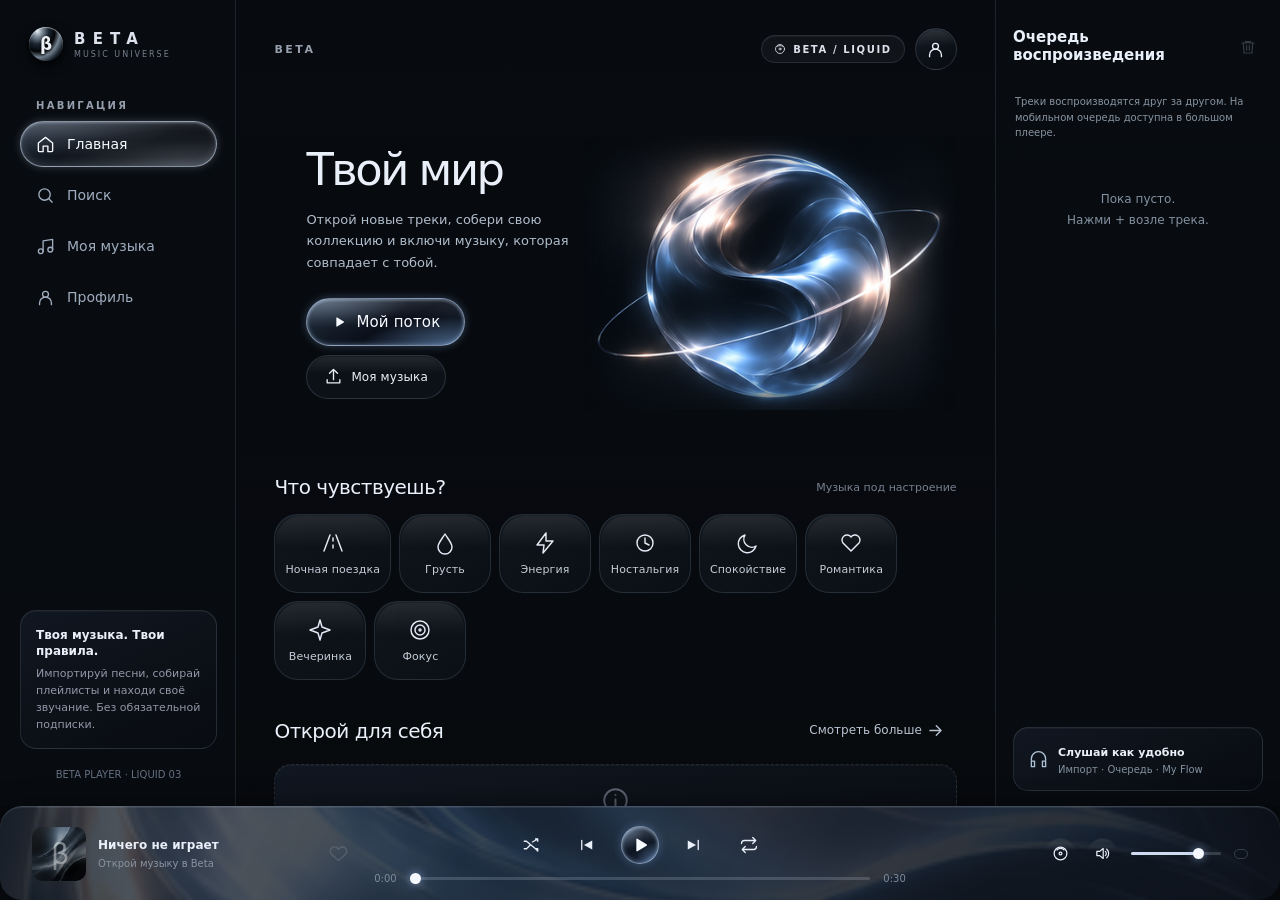
==== docs/index.html @ 28bfc951 "Identity 0.4: independent pointer sliders, apply on release, live local profile editor" ====
<!doctype html>
<html lang="ru"><head><meta charset="utf-8"><meta name="viewport" content="width=device-width,initial-scale=1,viewport-fit=cover"><meta name="theme-color" content="#030405"><meta name="description" content="Beta — твоя музыка, твой мир. Отдельный музыкальный плеер."><title>BETA — Identity 0.4 · Signature Liquid</title>
<style>
:root{color-scheme:dark;--bg:#08090c;--panel:#101218;--panel2:#151920;--edge:#ffffff13;--muted:#9298a6;--text:#f1f3f7;--accent:#b9c8dc;--accent-rgb:185,200,220;--glow:.72;--side:236px;--right:285px;--player:94px;--motion:1;font-family:Inter,ui-sans-serif,system-ui,-apple-system,"Segoe UI",sans-serif;font-size:14px}
*{box-sizing:border-box}html,body{margin:0;width:100%;height:100%;min-height:100%;background:var(--bg);color:var(--text);overflow:hidden;-webkit-tap-highlight-color:transparent}button,input,select{font:inherit}button{cursor:pointer;touch-action:manipulation}button:disabled{opacity:.36;cursor:not-allowed}button:focus-visible,input:focus-visible,select:focus-visible{outline:2px solid var(--accent);outline-offset:3px}a{color:inherit;text-decoration:none}svg{width:19px;height:19px;display:inline-block;vertical-align:middle;fill:none;stroke:currentColor;stroke-width:1.7;stroke-linecap:round;stroke-linejoin:round;flex-shrink:0}::selection{background:#8f9cb85a}
body:before{content:"";position:fixed;inset:0;pointer-events:none;background:radial-gradient(ellipse 45% 50% at 65% -15%,rgba(var(--accent-rgb),.055),transparent 82%),radial-gradient(ellipse 45% 35% at 0% 80%,#68788c0a,transparent 85%);z-index:0}body.no-motion *,body.no-motion *:before,body.no-motion *:after{animation-duration:.001ms!important;transition-duration:.001ms!important}
#app{position:relative;height:100dvh;display:grid;grid-template-columns:var(--side) minmax(0,1fr) var(--right);grid-template-rows:minmax(0,1fr) var(--player);overflow:hidden}
.sidebar{grid-column:1;grid-row:1;padding:27px 18px 18px 20px;border-right:1px solid var(--edge);display:flex;flex-direction:column;min-height:0;z-index:4;background:#0b0c11c9}.logo{display:flex;align-items:center;gap:12px;margin:0 0 39px 9px}.brand-mark{width:38px;height:38px;display:grid;place-items:center;border-radius:13px;background:radial-gradient(circle at 30% 15%,#fefefe,#8f9ca8 38%,#212c38 70%,#050608 95%);box-shadow:0 0 calc(22px * var(--glow)) rgba(var(--accent-rgb),.24),inset 0 1px 3px #fff8;color:#080a0d;font-size:19px;font-weight:900;transform:rotate(-12deg)}.brand-word{font-size:19px;letter-spacing:.36em;font-weight:800}.brand-sub{font-size:9px;letter-spacing:.2em;color:#808a9b;margin-top:2px}.section-label{color:#66707e;font-weight:700;font-size:10px;letter-spacing:.16em;text-transform:uppercase;padding:0 16px;margin:0 0 10px}.nav{display:flex;flex-direction:column;gap:5px;margin-bottom:30px}.nav button{background:transparent;border:1px solid transparent;border-radius:13px;padding:12px 14px;color:#9aa1ae;display:flex;align-items:center;gap:13px;text-align:left;font-weight:560;transition:background .2s,color .2s}.nav button.active{color:#e7ecf3;background:#222833b9;border-color:#ffffff10;box-shadow:inset 0 1px 0 #ffffff0b}.nav button:not(.active):hover{color:#e1e4ec;background:#ffffff09}.nav svg{width:19px;height:19px}.side-bottom{margin-top:auto;display:flex;flex-direction:column;gap:12px}.mini-info{padding:15px;border:1px solid #ffffff15;border-radius:16px;background:linear-gradient(120deg,#1c232caa,#111318aa)}.mini-info strong{font-size:12px}.mini-info p{font-size:11px;color:#9098a7;line-height:1.55;margin:7px 0 0}.side-foot{color:#657080;font-size:10px;text-align:center;padding:8px}
.main{grid-column:2;grid-row:1;min-width:0;min-height:0;overflow-y:auto;overflow-x:hidden;scrollbar-width:thin;scrollbar-color:#ffffff26 transparent;padding:28px clamp(20px,3vw,49px) 50px;position:relative}.main::-webkit-scrollbar,.queue-list::-webkit-scrollbar,.list-scroll::-webkit-scrollbar{width:6px}.main::-webkit-scrollbar-thumb,.queue-list::-webkit-scrollbar-thumb,.list-scroll::-webkit-scrollbar-thumb{background:#ffffff22;border-radius:15px}.topline{display:flex;justify-content:space-between;align-items:center;gap:18px;margin-bottom:33px}.greeting{font-size:11px;color:#858e9d;letter-spacing:.17em;text-transform:uppercase}.top-actions{display:flex;gap:10px;align-items:center}.icon-btn{width:37px;height:37px;display:grid;place-items:center;border-radius:12px;border:1px solid var(--edge);background:#171a21c5;color:#c8ced8;transition:background .2s,border-color .2s,transform .2s}.icon-btn:hover{background:#28313b;border-color:#ffffff36}.icon-btn:active{transform:scale(.96)}.profile{width:36px;height:36px;border-radius:50%;display:grid;place-items:center;background:linear-gradient(145deg,#677280,#141b25 70%);border:1px solid #ffffff36;box-shadow:0 2px 16px #0008;font-size:12px;font-weight:800}.pill{display:inline-flex;align-items:center;gap:7px;border:1px solid #ffffff1c;border-radius:100px;background:#ffffff0a;padding:7px 12px;font-size:10px;letter-spacing:.11em;text-transform:uppercase;color:#c5cad4;font-weight:700}.pill svg{width:12px;height:12px}.page-title{font-size:clamp(28px,3vw,43px);letter-spacing:-.06em;line-height:1.14;margin:0 0 8px;font-weight:740}.page-sub{color:#949cac;max-width:580px;line-height:1.65;margin:0}.section-heading{display:flex;justify-content:space-between;align-items:center;gap:15px;margin:32px 0 15px}.section-heading h2{font-size:18px;letter-spacing:-.035em;font-weight:680;margin:0}.text-button{background:none;border:0;padding:6px 0;color:#b0bccd;font-size:12px}.text-button:hover{color:#fff}.muted{color:var(--muted)}.empty{min-height:150px;border:1px dashed #ffffff24;border-radius:17px;display:flex;flex-direction:column;justify-content:center;align-items:center;gap:9px;padding:22px;color:#919bac;text-align:center;line-height:1.6}.empty svg{width:27px;height:27px;opacity:.6}.empty strong{color:#d6dbe5}.tagline{color:#76808f;font-size:11px}
.hero{border:1px solid #ffffff18;border-radius:25px;padding:clamp(25px,4vw,42px);min-height:294px;position:relative;overflow:hidden;background:linear-gradient(112deg,#1a2029 5%,#12171e 45%,#0b0f15);box-shadow:inset 0 1px 0 #ffffff13,0 16px 45px #0000001a}.hero:before{content:"";position:absolute;inset:0;background:linear-gradient(100deg,transparent 58%,#ffffff07 60%,transparent 67%);transform:translateX(-100%);animation:shimmer 16s ease-in-out infinite}.hero-content{position:relative;z-index:2;width:min(55%,430px)}.hero-label{font-size:10px;letter-spacing:.27em;color:#9ca8b8;font-weight:730;margin-bottom:20px}.hero h1{font-size:clamp(31px,3.5vw,53px);letter-spacing:-.065em;line-height:1.04;margin:0 0 15px;font-weight:760}.hero p{font-size:13px;color:#a5adbb;line-height:1.65;margin:0 0 25px}.primary{border:1px solid #ffffff30;background:linear-gradient(145deg,#d7e0ec,#aab9c9);color:#141922;border-radius:13px;display:inline-flex;align-items:center;justify-content:center;gap:9px;padding:12px 19px;font-weight:780;font-size:12px;box-shadow:0 7px calc(28px * var(--glow)) rgba(var(--accent-rgb),.14);transition:filter .2s,transform .2s}.primary:hover{filter:brightness(1.07)}.primary:active{transform:scale(.97)}.primary svg{width:16px;height:16px;stroke-width:2.4}.secondary{border:1px solid #ffffff24;background:#222933bb;color:#e7e9ef;border-radius:12px;padding:11px 15px;display:inline-flex;align-items:center;gap:8px;font-size:12px;font-weight:650}.secondary:hover{background:#303a47}.hero-buttons{display:flex;flex-wrap:wrap;gap:9px}.hero-orb-wrap{position:absolute;right:3%;top:50%;width:clamp(185px,34%,390px);aspect-ratio:1;transform:translateY(-50%);filter:drop-shadow(0 0 40px rgba(var(--accent-rgb),.1));opacity:.98}.hero-orb{position:absolute;inset:7%;border-radius:50%;background:radial-gradient(ellipse at 31% 20%,#f6f7f8 0%,#aab5bf 9%,#3d4a59 22%,#0b131d 34%,#b4c1ca 45%,#0f1720 57%,#3c4956 67%,#030509 82%),conic-gradient(from 25deg,#141e27,#e5e9e9,#1b2832,#010309,#a2b5c4,#121921);box-shadow:inset 9px 6px 23px #ffffff4b,inset -17px -21px 33px #000e,0 0 70px #9cbbcd1d;animation:orb-float 8s ease-in-out infinite;transform:rotate(-20deg)}.hero-orb:before{content:"";position:absolute;inset:9%;border-radius:48% 52% 54% 46%;border:1px solid #ffffff3b;box-shadow:inset -20px -15px 26px #000a,0 0 20px #ffffff18;animation:orb-turn 11s linear infinite}.hero-orb:after{content:"";position:absolute;width:16%;height:10%;border-radius:50%;background:#f4f9ff;filter:blur(22px);top:17%;left:21%;opacity:.55}.orb-ring{position:absolute;inset:-4%;border:1px solid #a8b8c823;border-radius:50%;transform:scaleY(.48) rotate(-24deg);box-shadow:0 0 20px #a8b8c817}.orb-specks{position:absolute;inset:0;background:radial-gradient(circle at 11% 30%,#afc8dc 0 2px,transparent 3px),radial-gradient(circle at 87% 61%,#edf6fb 0 1px,transparent 2px),radial-gradient(circle at 71% 2%,#d4deec 0 2px,transparent 3px);animation:orb-turn 32s linear infinite;opacity:.7}@keyframes orb-float{50%{transform:translateY(-12px) rotate(-9deg)}}@keyframes orb-turn{to{transform:rotate(360deg)}}@keyframes shimmer{50%,100%{transform:translateX(130%)}}
.moods{display:flex;flex-wrap:wrap;gap:8px}.mood{border:1px solid #ffffff20;border-radius:999px;background:#171c23;color:#bac2cf;padding:9px 14px;display:inline-flex;align-items:center;gap:8px;font-size:12px;font-weight:580}.mood:hover,.mood.active{background:#303945;border-color:#9aacbc60;color:#eef4f7}.mood.active{box-shadow:0 0 20px rgba(var(--accent-rgb),.12)}.mood-dot{width:7px;height:7px;border-radius:50%;background:var(--dot,#92a2b1);box-shadow:0 0 12px var(--dot,#8e9dad)}
.grid-songs{display:grid;grid-template-columns:repeat(auto-fill,minmax(152px,1fr));gap:13px}.song-card{min-width:0;border:1px solid #ffffff13;border-radius:17px;padding:11px;background:linear-gradient(#171b22,#101319);transition:transform .18s,background .18s,border-color .18s;position:relative}.song-card:hover{transform:translateY(-3px);border-color:#ffffff38;background:#1b222d}.song-art{width:100%;aspect-ratio:1;border-radius:11px;object-fit:cover;display:grid;place-items:center;overflow:hidden;position:relative;background:#343b46;box-shadow:inset 0 0 20px #0003}.song-art:after{content:"";position:absolute;inset:0;pointer-events:none;background:linear-gradient(135deg,#ffffff1b,transparent 34%,#0005 100%)}.song-art img{height:100%;width:100%;object-fit:cover;position:relative;z-index:0}.song-art.fallback{background:var(--fallback)}.song-art.fallback .art-glyph{font-size:38px;font-weight:760;color:#eff5f6b0;text-shadow:0 4px 16px #0006;letter-spacing:-.08em}.card-title{display:block;margin-top:11px;font-size:13px;font-weight:720;white-space:nowrap;overflow:hidden;text-overflow:ellipsis}.card-sub{display:block;color:#8792a2;font-size:11px;margin:4px 0 0;white-space:nowrap;overflow:hidden;text-overflow:ellipsis}.song-controls{display:flex;gap:5px;position:absolute;right:18px;bottom:66px;z-index:3;opacity:0;transform:translateY(4px);transition:opacity .16s,transform .16s}.song-card:hover .song-controls,.song-card:focus-within .song-controls{opacity:1;transform:none}.song-card .card-play{background:#ccd7e4;color:#121822;border:0;box-shadow:0 4px 15px #0009;width:35px;height:35px;border-radius:50%;display:grid;place-items:center}.song-card .card-play svg{width:18px;height:18px;fill:currentColor}.song-card .card-heart{background:#101722db;border:1px solid #ffffff50;border-radius:50%;width:35px;height:35px;display:grid;place-items:center}.card-heart.on{color:#f2a2a9}.card-heart.on svg{fill:#d79da85c}.song-card[role=button]{cursor:pointer}
.track-list{display:flex;flex-direction:column;gap:5px;min-width:0}.track-row{display:flex;align-items:center;gap:12px;padding:9px 9px;border-radius:12px;border:1px solid transparent;min-width:0;transition:background .16s;cursor:pointer}.track-row:hover,.track-row:focus-within{background:#ffffff0e}.track-row.is-playing{background:rgba(var(--accent-rgb),.085);border-color:rgba(var(--accent-rgb),.19)}.track-no{width:21px;color:#677484;font-size:11px;text-align:center;font-variant-numeric:tabular-nums;flex:none}.track-row .song-art{width:43px;height:43px;border-radius:9px;flex:none}.track-row .art-glyph{font-size:14px!important}.track-info{flex:1;min-width:0}.track-info strong{display:block;white-space:nowrap;overflow:hidden;text-overflow:ellipsis;font-size:12px;font-weight:690}.track-info small{display:block;white-space:nowrap;overflow:hidden;text-overflow:ellipsis;color:#8b94a4;font-size:11px;margin-top:5px}.row-duration{font-size:10px;color:#8793a2;white-space:nowrap}.row-actions{display:flex;align-items:center;gap:4px}.quiet-btn{background:transparent;border:0;color:#8994a3;padding:7px;border-radius:9px}.quiet-btn:hover,.quiet-btn.on{color:#e2e6ef;background:#ffffff12}.quiet-btn.on svg{fill:#deb1ba60}.quiet-btn svg{width:16px;height:16px}
.rightpanel{grid-column:3;grid-row:1;border-left:1px solid var(--edge);padding:28px 17px 15px;min-height:0;display:flex;flex-direction:column;z-index:3;background:#0b0d12b6}.right-head{display:flex;align-items:center;justify-content:space-between;margin-bottom:18px;gap:5px}.right-head h3{font-size:15px;font-weight:720;margin:0}.queue-list{flex:1;min-height:0;overflow-y:auto;overflow-x:hidden;scrollbar-width:thin;scrollbar-color:#ffffff27 transparent}.queue-item{display:flex;align-items:center;gap:9px;padding:8px 6px;border-radius:12px;cursor:pointer;min-width:0}.queue-item:hover{background:#ffffff0d}.queue-item.playing{background:#ffffff0e}.queue-item .song-art{width:39px;height:39px;border-radius:9px;flex:none}.queue-item .art-glyph{font-size:15px}.queue-item .track-info strong{font-size:11px}.queue-item .track-info small{font-size:10px}.queue-remove{background:none;border:none;color:#5f6a79;padding:4px}.queue-remove:hover{color:#e2e7ee}.queue-remove svg{width:14px;height:14px}.queue-hint{margin:12px 2px 16px;color:#8894a1;font-size:10px;line-height:1.55}.queue-empty{font-size:12px;color:#8491a0;line-height:1.8;padding:20px 6px;text-align:center}.right-now{border:1px solid var(--edge);background:linear-gradient(150deg,#151b24,#0f1219);border-radius:15px;padding:15px;display:flex;align-items:center;gap:10px}.right-now svg{color:#afc1d5}
.player{grid-column:1/-1;grid-row:2;display:grid;grid-template-columns:minmax(175px,1fr) minmax(330px,1.65fr) minmax(170px,1fr);align-items:center;gap:20px;padding:13px clamp(15px,2.5vw,34px);border-top:1px solid #ffffff21;background:linear-gradient(115deg,#141820f9,#0b0e13fc 55%,#12161efa);backdrop-filter:blur(20px);z-index:10;min-width:0;box-shadow:0 -12px 40px #0005}.p-current{display:flex;align-items:center;gap:12px;min-width:0}.p-current .song-art{width:54px;height:54px;border-radius:10px;flex:none;cursor:pointer}.p-current .art-glyph{font-size:19px}.p-meta{min-width:0;flex:1;cursor:pointer}.p-meta strong{display:block;white-space:nowrap;text-overflow:ellipsis;overflow:hidden;font-size:12px}.p-meta small{display:block;color:#8a93a1;font-size:10px;margin-top:6px;white-space:nowrap;overflow:hidden;text-overflow:ellipsis}.p-heart{background:none;border:0;color:#818b9b;padding:6px}.p-heart.on{color:#ffb5c5}.p-heart.on svg{fill:#faafbf56}.p-controls{display:flex;align-items:center;justify-content:center;gap:19px;margin-bottom:6px}.p-controls .ctrl{border:0;background:transparent;color:#b9c0cb;display:grid;place-items:center;padding:4px}.p-controls .ctrl:hover,.p-controls .ctrl.on{color:#f9fbff}.p-controls .ctrl.on{filter:drop-shadow(0 0 9px rgba(var(--accent-rgb),.45))}.p-controls .ctrl svg{width:18px;height:18px}.p-controls .toggle{display:grid;place-items:center;width:36px;height:36px;border-radius:50%;border:1px solid #ffffff3b;background:linear-gradient(140deg,#d9e5ef,#a9b6c5);color:#0b1015;box-shadow:0 0 calc(18px * var(--glow)) rgba(var(--accent-rgb),.23)}.p-controls .toggle svg{width:16px;height:16px;stroke-width:2.6}.p-timeline{display:flex;align-items:center;gap:11px;color:#7f8b99;font-size:10px;font-variant-numeric:tabular-nums}.range{appearance:none;-webkit-appearance:none;width:100%;height:4px;background:linear-gradient(to right,#b4c3d2 0%,#b4c3d2 var(--value,0%),#303843 var(--value,0%),#303843 100%);border-radius:9px;outline:0;cursor:pointer;accent-color:var(--accent)}.range::-webkit-slider-thumb{-webkit-appearance:none;width:11px;height:11px;border-radius:50%;background:#e6ecf6;border:2px solid #96a7b8;box-shadow:0 0 7px #fff3}.range::-moz-range-thumb{width:10px;height:10px;border-radius:50%;background:#e6ecf6;border:2px solid #96a7b8}.p-right{display:flex;align-items:center;justify-content:flex-end;gap:11px}.p-right .icon-btn{width:31px;height:31px;background:none;border:0}.p-right .icon-btn svg{width:17px;height:17px}.volume{width:90px}.p-source{font-size:9px;letter-spacing:.08em;border:1px solid #53607055;border-radius:5px;color:#8e9fb3;padding:4px 6px;white-space:nowrap}
.search-box{display:flex;align-items:center;gap:12px;background:#151922;border:1px solid #ffffff21;border-radius:16px;padding:0 16px;min-height:53px;margin:24px 0 18px}.search-box:focus-within{border-color:#aab9d35c;box-shadow:0 0 0 3px #aab9c009}.search-box svg{color:#8291a3;width:20px;height:20px}.search-box input{border:0;background:transparent;outline:0;color:#f0f2f6;font-size:15px;flex:1;min-width:0}.search-box input::placeholder{color:#737e8b}.search-box button{background:transparent;color:#8d9aaa;border:0;font-size:12px}.chips{display:flex;gap:8px;flex-wrap:wrap;margin:12px 0 21px}.chip{background:#171c23;border:1px solid #ffffff1a;border-radius:100px;padding:8px 13px;color:#aeb8c7;font-size:11px}.chip:hover{border-color:#ffffff55;color:#fff}.chip.on{background:#2b3340;color:#f2f5fa;border-color:#9baabc4c}.search-status{color:#8995a3;font-size:12px;line-height:1.6;margin:10px 0 18px}.loading-row{display:flex;align-items:center;gap:12px;padding:16px;color:#939dac;font-size:12px}.spin{width:16px;height:16px;border:2px solid #9eacbb30;border-top-color:#bdc9d9;border-radius:50%;animation:spin .65s linear infinite}@keyframes spin{to{transform:rotate(360deg)}}
.tabs{display:flex;gap:7px;margin:22px 0 15px;overflow-x:auto;scrollbar-width:none}.tab{border:1px solid #ffffff1c;background:#141920;border-radius:100px;padding:9px 14px;color:#9ba6b4;font-size:12px;white-space:nowrap}.tab.active{background:#c4d2df;color:#17212a;border-color:#d5e2ee;font-weight:740}.import-zone{border:1px dashed #8597a640;border-radius:20px;background:linear-gradient(120deg,#191e25bb,#0f1218bb);padding:25px;display:flex;align-items:center;justify-content:space-between;gap:15px}.import-zone strong{display:block;font-size:14px;margin-bottom:6px}.import-zone small{color:#8793a1;font-size:11px;line-height:1.5}.import-zone .secondary{white-space:nowrap}.playlist-grid{display:grid;grid-template-columns:repeat(auto-fill,minmax(170px,1fr));gap:13px}.playlist-card{border:1px solid #ffffff18;border-radius:15px;padding:15px;background:#171b22;cursor:pointer}.playlist-card .playlist-icon{display:grid;place-items:center;width:48px;height:48px;border-radius:12px;margin-bottom:13px;background:linear-gradient(140deg,#556475,#202a37);color:#eef4fb}.playlist-card strong{font-size:13px}.playlist-card small{display:block;font-size:11px;color:#8993a1;margin-top:6px}
.setting-group{margin-top:23px;border:1px solid #ffffff17;background:#12161dbb;border-radius:18px;overflow:hidden}.setting-group h3{margin:0;padding:16px 20px;font-size:12px;letter-spacing:.09em;text-transform:uppercase;border-bottom:1px solid #ffffff12;color:#cdd4dc}.setting-row{display:flex;justify-content:space-between;gap:16px;align-items:center;border-bottom:1px solid #ffffff10;padding:15px 20px}.setting-row:last-child{border-bottom:0}.setting-row strong{font-size:12px}.setting-row small{display:block;margin-top:4px;color:#8490a0;font-size:11px;line-height:1.55}.setting-row select{background:#222a34;color:#e0e7ef;padding:8px 11px;border-radius:9px;border:1px solid #ffffff22;min-width:94px}.setting-row input[type=range]{max-width:140px}.swatches{display:flex;gap:8px}.swatch{width:25px;height:25px;border:2px solid transparent;border-radius:50%;background:var(--swatch);outline-offset:2px}.swatch.selected{outline:1px solid white;border-color:#181e25}.switch{width:43px;height:25px;border-radius:100px;background:#29313a;border:1px solid #ffffff20;position:relative}.switch:after{content:"";position:absolute;width:19px;height:19px;border-radius:50%;top:2px;left:2px;background:#a5afbc;transition:transform .2s}.switch.on{background:#72879d}.switch.on:after{transform:translateX(18px);background:#f5f9ff}
.flow-hero{padding:28px;border:1px solid #ffffff1c;border-radius:23px;background:radial-gradient(circle at 85% 25%,#8095a22a,transparent 40%),linear-gradient(140deg,#1b2530,#10151c 70%);position:relative;overflow:hidden;min-height:218px}.flow-hero h2{font-size:clamp(25px,3vw,36px);line-height:1.14;letter-spacing:-.05em;max-width:400px;margin:8px 0 10px}.flow-hero p{max-width:340px;font-size:12px;color:#9aa8b8;line-height:1.65}.flow-eq{position:absolute;right:7%;bottom:27px;display:flex;align-items:flex-end;gap:6px;height:105px;opacity:.45}.flow-eq i{display:block;width:6px;background:linear-gradient(#cbd5e0,#53687b);height:45%;border-radius:8px;animation:eq-ambient 1.2s ease-in-out infinite alternate;animation-delay:calc(var(--j) * -.12s)}@keyframes eq-ambient{0%{height:13%}100%{height:91%}}
#overlay{position:fixed;inset:0;z-index:30;pointer-events:none}#overlay.open{pointer-events:auto}.overlay-bg{position:absolute;inset:0;background:#030507bd;backdrop-filter:blur(26px);opacity:0;transition:opacity .28s}.open .overlay-bg{opacity:1}.sheet{position:absolute;inset:3% max(16%,calc((100vw - 890px)/2));border-radius:26px;background:linear-gradient(145deg,#1b222b,#090d13 73%);border:1px solid #ffffff2c;box-shadow:0 30px 100px #000a;transform:translateY(22px) scale(.98);opacity:0;transition:transform .3s cubic-bezier(.15,.82,.3,1),opacity .3s;overflow:hidden;display:flex;flex-direction:column}.open .sheet{transform:none;opacity:1}.sheet:before{content:"";position:absolute;inset:0;background:radial-gradient(ellipse 70% 45% at 30% 35%,rgba(var(--accent-rgb),.09),transparent 90%);pointer-events:none}.sheet-head{position:relative;z-index:2;display:flex;align-items:center;justify-content:space-between;padding:23px 26px}.sheet-heading{font-size:10px;letter-spacing:.25em;color:#c2cad7;font-weight:720}.sheet-head .icon-btn{background:#ffffff12}.sheet-body{position:relative;flex:1;display:grid;grid-template-columns:minmax(220px,1fr) minmax(260px,1fr);align-items:center;gap:clamp(20px,3vw,44px);padding:12px 45px 45px;min-height:0;overflow-y:auto}.disc-scene{width:100%;aspect-ratio:1;max-width:390px;max-height:50vh;position:relative;margin:auto;display:grid;place-items:center}.disc-scene:before{content:"";position:absolute;inset:3%;border:1px solid #8b9aac40;border-radius:50%;box-shadow:0 0 60px rgba(var(--accent-rgb),.05)}.disc-scene:after{content:"";position:absolute;inset:-4%;border:1px solid #ffffff12;border-radius:50%;transform:scaleY(.87) rotate(15deg)}.disc-metal{position:absolute;inset:7%;border-radius:50%;background:conic-gradient(from 20deg,#09111b 0deg,#415064 48deg,#cbd8e2 83deg,#1d2936 130deg,#02050a 165deg,#718398 220deg,#151b25 280deg,#d0dce6 325deg,#121923 359deg);box-shadow:inset 0 0 32px #000d,inset 2px 3px 20px #ffffff32,0 20px 40px #000b,0 0 calc(50px * var(--glow)) rgba(var(--accent-rgb),.13);animation:disc-spin 20s linear infinite;animation-play-state:paused;display:grid;place-items:center}.disc-metal.playing{animation-play-state:running}.disc-metal:after{content:"";position:absolute;inset:11%;border-radius:50%;border:1px solid #f4ffff25;background:repeating-radial-gradient(circle,#ffffff00 0 4px,#ffffff0c 5px,#00000000 6px 10px);pointer-events:none}.disc-cover{width:62%;height:62%;border-radius:50%;overflow:hidden;z-index:1;border:4px solid #101822;box-shadow:0 0 0 1px #c6d6e277,inset 0 0 14px #0007;display:grid;place-items:center;background:#1e2b39}.disc-cover img{width:100%;height:100%;object-fit:cover}.disc-cover .art-glyph{font-size:70px;color:#ffffffb0}.disc-center{position:absolute;z-index:2;width:16px;height:16px;background:linear-gradient(130deg,#e9f4f7,#3d4b57);border:3px solid #121823;border-radius:50%;box-shadow:0 1px 12px #0009}@keyframes disc-spin{to{transform:rotate(360deg)}}.np-info{min-width:0}.np-tag{font-size:10px;text-transform:uppercase;letter-spacing:.2em;color:#879aab;font-weight:700}.np-title{font-size:clamp(24px,3vw,40px);letter-spacing:-.06em;line-height:1.08;font-weight:780;margin:14px 0 8px;overflow-wrap:break-word}.np-artist{color:#a0acb9;font-size:14px}.np-source{font-size:10px;color:#9cabb8;border:1px solid #ffffff2a;border-radius:7px;padding:6px 9px;display:inline-block;margin-top:15px}.np-actions{display:flex;gap:9px;margin:19px 0 17px;flex-wrap:wrap}.np-actions .secondary{padding:9px 12px}.np-progress{display:flex;justify-content:space-between;margin-top:8px;color:#8e9aa9;font-size:11px}.np-ctrl{display:flex;justify-content:center;gap:24px;align-items:center;margin:19px 0}.np-ctrl button{background:transparent;border:0;color:#cbd3dd;padding:5px}.np-ctrl .big-play{width:55px;height:55px;background:linear-gradient(140deg,#e3edf7,#9eb2c6);color:#111721;border-radius:50%;display:grid;place-items:center;box-shadow:0 0 calc(30px * var(--glow)) rgba(var(--accent-rgb),.18)}.np-ctrl .big-play svg{width:20px;height:20px}.np-ctrl button.on{color:#fafcff}.np-info .tabs{margin:19px 0 11px}.np-panel{min-height:112px;max-height:24vh;overflow-y:auto;border:1px solid #ffffff16;background:#0b0f15b9;border-radius:13px;padding:13px 15px;color:#a2afbe;line-height:1.7;font-size:12px;white-space:pre-wrap;scrollbar-width:thin}.np-panel .lyric-line{display:block;margin:6px 0;color:#8090a0;transition:color .2s}.np-panel .lyric-line.current{font-size:14px;font-weight:650;color:#f3f6fa}.eq-bars{display:flex;align-items:end;gap:4px;height:52px;justify-content:center;margin-top:6px}.eq-bars b{height:17%;width:5px;display:block;background:linear-gradient(#d8e3ef,#5d768e);border-radius:5px;transition:height .12s}.eq-note{font-size:10px;color:#8291a2;line-height:1.5;margin:6px 0}.eq-sliders{display:grid;grid-template-columns:repeat(3,minmax(0,1fr));gap:14px}.eq-sliders label{display:block;font-size:10px;color:#a7b6c4;text-align:center}.eq-sliders input{margin:9px 0 5px}.eq-presets{display:flex;flex-wrap:wrap;gap:6px;margin:10px 0}.eq-presets button{font-size:10px;border:1px solid #ffffff2a;background:#202834;color:#b9c7d4;padding:6px 9px;border-radius:9px}.eq-presets button.on{border-color:#c8d5e4;color:#fff}.toast{position:fixed;left:50%;bottom:calc(var(--player) + 18px);z-index:60;transform:translate(-50%,13px);padding:11px 17px;border:1px solid #c6d4e34b;border-radius:12px;background:#222b36f5;color:#f1f4f8;font-size:12px;box-shadow:0 12px 40px #0009;opacity:0;pointer-events:none;transition:transform .25s,opacity .25s;max-width:min(430px,90vw);text-align:center}.toast.show{opacity:1;transform:translate(-50%,0)}
.menu{position:fixed;z-index:55;min-width:210px;background:#1a212b;border:1px solid #ffffff34;border-radius:13px;padding:6px;box-shadow:0 14px 50px #000b;display:none}.menu.show{display:block}.menu button{width:100%;text-align:left;border:0;background:none;color:#d6e2ee;border-radius:8px;padding:10px;display:flex;align-items:center;gap:10px;font-size:12px}.menu button:hover{background:#ffffff12}.menu button svg{width:15px;height:15px}.dialog-backdrop{position:fixed;inset:0;display:none;place-items:center;background:#000a;z-index:80;padding:20px}.dialog-backdrop.show{display:grid}.dialog{width:min(410px,100%);padding:22px;background:#1b212a;border-radius:20px;border:1px solid #ffffff2d;box-shadow:0 25px 80px #000c}.dialog h3{margin:0 0 10px;font-size:18px}.dialog p{color:#97a4b3;font-size:12px;line-height:1.6}.dialog input{padding:12px;background:#0d1218;border:1px solid #ffffff30;border-radius:11px;color:#f5f7fc;width:100%;margin:8px 0 14px}.dialog-actions{display:flex;justify-content:flex-end;gap:10px}.dialog .secondary,.dialog .primary{font-size:12px}
.bottom-nav{display:none}
@media(max-width:1180px){:root{--right:250px;--side:198px}.main{padding-inline:24px}.sidebar{padding-left:12px;padding-right:12px}.player{grid-template-columns:minmax(170px,1fr) minmax(260px,1.6fr) minmax(115px,.8fr)}.p-right{gap:4px}.volume{width:63px}}
@media(max-width:920px){:root{--side:74px;--right:0px}.sidebar{align-items:center;padding:18px 8px}.sidebar .brand-word,.sidebar .brand-sub,.sidebar .section-label,.sidebar .nav-label,.sidebar .side-bottom{display:none}.logo{margin:2px 0 42px}.nav{width:100%}.nav button{justify-content:center;padding:14px}.rightpanel{display:none}.player{grid-template-columns:180px minmax(260px,1fr) 120px}.p-source{display:none}.sheet{inset:4% 6%}}
@media(max-width:660px){:root{--player:74px;--side:0px}#app{display:block;padding-bottom:calc(var(--player) + 63px + env(safe-area-inset-bottom));overflow:hidden}.sidebar,.rightpanel{display:none}.main{position:absolute;inset:0 0 calc(var(--player) + 63px + env(safe-area-inset-bottom)) 0;padding:24px 17px 30px;scrollbar-width:none}.topline{margin-bottom:26px}.topline .greeting{font-size:10px}.hero{min-height:248px;padding:25px 22px}.hero-content{width:72%}.hero h1{font-size:35px}.hero p{font-size:11px;max-width:220px}.hero-orb-wrap{right:-16%;width:61%;opacity:.53}.hero-label{font-size:9px}.hero-buttons .secondary{display:none}.section-heading{margin:27px 0 15px}.grid-songs{grid-template-columns:repeat(2,minmax(0,1fr));gap:12px}.song-card{padding:9px}.song-controls{opacity:1;transform:none;right:14px;bottom:58px}.song-card .card-heart{display:none}.song-card .card-play{width:33px;height:33px}.card-title{font-size:12px}.card-sub{font-size:10px}.track-row{gap:9px}.track-no{width:15px}.row-duration{display:none}.row-actions .quiet-btn{padding:5px}.import-zone{flex-direction:column;align-items:flex-start}.page-title{font-size:30px}.player{position:absolute;bottom:calc(63px + env(safe-area-inset-bottom));left:0;right:0;height:var(--player);padding:9px 14px;display:flex;gap:8px;border-top:1px solid #ffffff23;border-bottom:1px solid #ffffff12;background:#171c24f8;backdrop-filter:blur(18px)}.p-current{flex:1;gap:8px}.p-current .song-art{width:47px;height:47px}.p-meta strong{font-size:11px}.p-meta small{font-size:10px;margin-top:4px}.p-heart{display:none}.p-center{width:auto;flex:none}.p-controls{gap:14px;margin:0}.p-controls .ctrl:not(.next){display:none}.p-controls .toggle{width:39px;height:39px}.p-timeline{position:absolute;left:0;right:0;bottom:0;height:2px;display:block}.p-timeline span{display:none}.p-timeline input{display:block;height:2px;border-radius:0;width:100%;background:linear-gradient(to right,#cadbea var(--value,0%),#35404c var(--value,0%));position:absolute;inset:0}.p-timeline input::-webkit-slider-thumb{width:0;height:0;border:0}.p-right{display:none}.bottom-nav{display:flex;position:absolute;bottom:0;left:0;right:0;height:calc(63px + env(safe-area-inset-bottom));padding:3px 7px env(safe-area-inset-bottom);background:#0b0e13;z-index:15;border-top:1px solid #ffffff13;justify-content:space-around;align-items:center}.bottom-nav button{border:0;background:transparent;color:#7f8d9c;display:flex;flex-direction:column;align-items:center;gap:5px;padding:5px 4px;min-width:54px;font-size:9px}.bottom-nav button.active{color:#dde9f4}.bottom-nav svg{width:20px;height:20px}.sheet{inset:0;border-radius:0;border:0}.sheet-head{padding:20px 20px 10px}.sheet-body{display:flex;flex-direction:column;gap:5px;padding:2px 22px 38px;overflow:auto}.disc-scene{flex:none;width:min(70vw,290px);height:min(70vw,290px);max-height:none;margin:0 auto}.np-info{width:100%}.np-title{font-size:27px;margin:8px 0 4px}.np-artist{font-size:12px}.np-source{margin-top:8px}.np-actions{margin:11px 0 8px}.np-ctrl{margin:10px 0;gap:26px}.np-panel{max-height:24vh}.np-tag{font-size:9px}.sheet-body .np-info>.tabs{margin:9px 0}.sheet-body .np-info>.tabs .tab{padding:8px 12px}.toast{bottom:calc(135px + env(safe-area-inset-bottom))}.setting-row{padding:14px}.setting-row input[type=range]{max-width:94px}.swatches{gap:5px}.swatch{width:21px;height:21px}}
@media(max-height:680px) and (max-width:660px){.disc-scene{width:min(42vh,200px);height:min(42vh,200px)}.sheet-body{padding-bottom:20px}.hero{min-height:220px}}
@media(prefers-reduced-motion:reduce){*,*:before,*:after{animation-duration:.001ms!important;transition-duration:.001ms!important}}

/* BETA LIQUID / shared visual language, based on the original Liquid v40 UI. */
:root{--bg:#030405;--panel:#10151c;--panel2:#19212a;--edge:#59657442;--muted:#969fab;--text:#e8e9ed;--accent:#cfdcef;--accent-rgb:207,220,239;--glow:.44;font-family:system-ui,-apple-system,"Segoe UI",sans-serif;--liquid-glass:linear-gradient(180deg,#252d37e0,#0a0d13f4);--liquid-deep:linear-gradient(145deg,#19212a,#090c11 82%);--liquid-edge:#596574ad;--liquid-metal:linear-gradient(145deg,#3e5366,#111923);--liquid-highlight:inset 0 1px 0 #ffffff20;--side:var(--desktop-side,236px)}
body:before{background:radial-gradient(ellipse 54% 58% at 64% -20%,rgba(var(--accent-rgb),.035),transparent 83%)}
.sidebar,.rightpanel{background:#080a0e;border-color:#59657432}
.logo{gap:11px}.brand-mark{width:34px;height:34px;border-radius:50%;transform:none;background:radial-gradient(ellipse at 25% 12%,#e5edf3 0%,#818e9b 13%,#1b2632 31%,#030507 48%,#73818f 62%,#161e27 78%,#07090b 91%);box-shadow:inset 0 1px 1px #ffffff80,0 4px 12px #000;color:#edf0f5;text-shadow:0 1px 3px #000;font-size:17px;font-weight:620}
.brand-word{font-size:15px;font-weight:650;letter-spacing:.48em;color:#dce1eb}.brand-sub{font-size:8px;letter-spacing:.25em;color:#777f8d}.section-label,.greeting,.hero-label,.np-tag,.sheet-heading{font-weight:600;letter-spacing:.23em;color:#969fab}.nav button{border-radius:100px;color:#969fab;font-weight:500}.nav button.active{background:var(--liquid-glass);border-color:#5a626c9c;box-shadow:var(--liquid-highlight);color:#edf0f5}.nav button:not(.active):hover{background:#161c24}.mini-info,.right-now{background:var(--liquid-deep);border-color:#59657465;box-shadow:var(--liquid-highlight)}
.icon-btn,.profile,.pill{background:var(--liquid-glass);border:1px solid #59657485;border-radius:100px;box-shadow:var(--liquid-highlight);color:#dce1eb}.icon-btn:hover,.profile:hover{border-color:var(--accent);background:#252d37}.profile{font-weight:650}.pill{letter-spacing:.16em}.page-title,.hero h1,.np-title{font-weight:650;letter-spacing:-.045em}.section-heading h2{font-weight:620;letter-spacing:-.025em}.page-sub,.hero p{color:#a1a7b0}.text-button{color:#aeb9c5}
.hero{background:radial-gradient(ellipse at 76% 42%,#18212a70,transparent 61%),linear-gradient(120deg,#10151c,#080a0d 75%);border:1px solid #5965748c;box-shadow:var(--liquid-highlight),0 12px 40px #0008;border-radius:25px}.hero:before{display:none}.hero-orb-wrap{filter:none;opacity:1;right:3%;width:clamp(170px,37%,390px)}.orb-ring,.orb-specks{display:none}.hero-orb{inset:7%;background:radial-gradient(ellipse at 20% 15%,#fff9 0%,#b8c8d34a 7%,transparent 23%),radial-gradient(ellipse at 86% 80%,#9baebd 0%,#354451 13%,transparent 35%),radial-gradient(ellipse at 26% 75%,#b9c9d3 0%,#4b5965 10%,#06090d 27%,transparent 45%),radial-gradient(ellipse at 71% 19%,#d9e4eb 0%,#75838d 10%,#101820 24%,transparent 43%),conic-gradient(from 42deg at 49% 48%,#0b0e12,#8b9ba7,#19232d,#030507,#52616d,#c0cbd2,#1b242d,#0b0e12);box-shadow:inset 0 1px 3px #d3e4efb0,inset -10px -17px 28px #000a,inset 7px 6px 14px #b7c6d322,0 14px 34px #0009,0 0 calc(32px * var(--glow)) rgba(var(--accent-rgb),.08);animation:liquid-drift 9s ease-in-out infinite;transform:none}.hero-orb:before{inset:0;border:0;border-radius:50%;box-shadow:none;background:radial-gradient(ellipse at 46% 45%,#03050777,transparent 58%),linear-gradient(160deg,#edf7ff16,transparent 29%,#0006 67%,#dce8ef19);animation:none}.hero-orb:after{display:none}@keyframes liquid-drift{0%,100%{transform:translateY(0) rotate(-5deg)}50%{transform:translateY(-7px) rotate(5deg)}}
.primary,.secondary,.p-controls .toggle,.np-ctrl .big-play,.song-card .card-play{color:#edf0f5;background:var(--liquid-metal);border:1px solid #92a1af88;border-radius:100px;box-shadow:var(--liquid-highlight),0 0 calc(19px * var(--glow)) rgba(var(--accent-rgb),.12);font-weight:650}.primary{padding:12px 18px;border-color:#a6b4c4b8;background:linear-gradient(145deg,#465565,#151c26)}.secondary{background:var(--liquid-glass);border-color:#596574ad;box-shadow:var(--liquid-highlight)}.secondary:hover,.primary:hover{background:linear-gradient(145deg,#374152,#111823);border-color:var(--accent)}.p-controls .toggle svg{stroke-width:2}.np-ctrl .big-play{border:1px solid #92a1af88}.p-controls .toggle,.np-ctrl .big-play{transition:transform .16s,border-color .2s}.p-controls .toggle:active,.np-ctrl .big-play:active{transform:scale(.93)}
.mood,.chip,.tab,.eq-presets button{background:var(--liquid-glass);border-color:#5a626c9c;color:#c5cdd8;border-radius:100px;box-shadow:var(--liquid-highlight)}.mood.active,.tab.active,.chip.on,.eq-presets button.on{background:linear-gradient(180deg,#374152,#111823);border-color:var(--accent);color:#edf0f5;box-shadow:inset 0 1px 0 #fff3,0 0 calc(16px * var(--glow)) rgba(var(--accent-rgb),.16)}.mood-dot{width:9px;height:9px;border:1px solid #ffffff55}
.song-card,.playlist-card,.setting-group,.import-zone,.empty,.flow-hero{background:var(--liquid-deep);border-color:#59657470;box-shadow:var(--liquid-highlight)}.song-card{border-radius:16px}.song-card:hover,.playlist-card:hover{background:linear-gradient(145deg,#222b36,#0b1017);border-color:#8f9baa}.song-art{border-radius:10px}.track-row.is-playing,.queue-item.playing{background:linear-gradient(180deg,#252d3790,#0a0d1390);border:1px solid #5965749c}.queue-item:not(.playing){border:1px solid transparent}.track-row:hover{background:#19212a}.search-box{border-radius:40px;background:#10151cf2;border-color:var(--liquid-edge);box-shadow:0 13px 30px #0005}.search-box:focus-within{border-color:var(--accent)}.setting-row select,.dialog input{background:#10151c;border-color:#596574ad;border-radius:100px}.switch{background:#10151c;border-color:#596574ad}.switch.on{background:#3e5366;border-color:#9aa9b6}
.player{background:linear-gradient(145deg,#19212af5,#090c11fa 75%);border-color:#73819095;box-shadow:inset 0 1px 0 #ffffff18,0 -7px 28px #0007;backdrop-filter:none}.range{background:linear-gradient(to right,var(--accent) 0%,var(--accent) var(--value,0%),#59657362 var(--value,0%),#59657362 100%)}.range::-webkit-slider-thumb{background:#dce6ef;border-color:#687784}.range::-moz-range-thumb{background:#dce6ef;border-color:#687784}.p-source{border-radius:100px;border-color:#59657485}.bottom-nav{background:#030405;border-color:#59657445}.bottom-nav button{color:#969fab}.bottom-nav button.active{color:#edf0f5}.bottom-nav button svg{width:21px;height:21px}.bottom-nav button.active svg{filter:drop-shadow(0 0 calc(5px * var(--glow)) rgba(var(--accent-rgb),.4))}
.overlay-bg{background:#030405d9;backdrop-filter:blur(10px)}.sheet{background:var(--liquid-deep);border-color:#73819095;box-shadow:0 25px 80px #000b,var(--liquid-highlight)}.sheet:before{background:radial-gradient(ellipse 70% 45% at 30% 30%,rgba(var(--accent-rgb),.04),transparent 85%)}.sheet-head .icon-btn{background:var(--liquid-glass)}.disc-scene:before,.disc-scene:after{display:none}.disc-metal{background:conic-gradient(from 32deg,#030405,#4b5b67,#d0dae1,#17212a,#030507,#647482,#18222b,#b9c9d3,#030405);box-shadow:inset 0 1px 3px #c9d8e780,inset 0 0 23px #0009,0 17px 40px #000b,0 0 calc(34px * var(--glow)) rgba(var(--accent-rgb),.11)}.disc-metal:after{inset:7%;border-color:#d9e3ee28;background:radial-gradient(circle,transparent 59%,#03040540 83%,transparent 95%)}.disc-cover{border:3px solid #0b0f15;background:#10151c}.disc-center{display:none}.np-panel,.dialog,.menu,.toast{background:var(--liquid-deep);border-color:#596574ad;box-shadow:var(--liquid-highlight),0 12px 36px #0008}.np-panel{box-shadow:var(--liquid-highlight)}.eq-bars b,.flow-eq i{background:linear-gradient(var(--accent),#3e5366)}
@media(max-width:1180px){:root{--side:198px}}@media(max-width:920px){:root{--side:74px}}@media(max-width:660px){:root{--side:0px}.hero{min-height:248px;padding:25px 20px}.hero-content{width:73%}.hero h1{font-size:36px}.hero-orb-wrap{right:-13%;width:63%;opacity:.76}.hero-orb{inset:6%}.player{background:linear-gradient(145deg,#19212a,#090c11 85%);border-top:1px solid #73819095;border-bottom:1px solid #59657445}.p-timeline input{background:linear-gradient(to right,var(--accent) var(--value,0%),#59657362 var(--value,0%))}.sheet{border:0;border-radius:0}.overlay-bg{backdrop-filter:none}.bottom-nav button{min-height:48px}.bottom-nav button.active{background:linear-gradient(180deg,#252d3760,#0a0d1300);border-radius:15px}.np-ctrl .big-play{width:56px;height:56px}.song-card .card-play{width:33px;height:33px}.song-card .card-play svg{width:15px;height:15px}}

/* === BETA LIQUID · futuristic button refinement === */
:root{
 --btn-glass:linear-gradient(180deg,rgba(33,39,48,.92),rgba(13,17,23,.94));
 --btn-deep:linear-gradient(180deg,rgba(19,25,33,.96),rgba(8,12,17,.98));
 --btn-metal:linear-gradient(180deg,rgba(82,96,112,.95),rgba(20,28,37,.98));
 --btn-border:rgba(148,165,184,.26);
 --btn-border-strong:rgba(191,208,224,.44);
 --btn-shadow:0 12px 26px rgba(0,0,0,.32), inset 0 1px 0 rgba(255,255,255,.10);
 --btn-shadow-soft:0 7px 18px rgba(0,0,0,.22), inset 0 1px 0 rgba(255,255,255,.08);
 --btn-shadow-active:0 0 calc(18px * var(--glow)) rgba(var(--accent-rgb),.18), 0 12px 28px rgba(0,0,0,.34), inset 0 1px 0 rgba(255,255,255,.16);
}
button{
 transition:transform .18s ease,background .22s ease,border-color .22s ease,box-shadow .22s ease,color .22s ease,opacity .22s ease;
}
button:not(:disabled):hover{transform:translateY(-1px)}
button:not(:disabled):active{transform:translateY(0) scale(.97)}
.nav button,.bottom-nav button,.icon-btn,.profile,.pill,.primary,.secondary,.mood,.chip,.tab,.eq-presets button,.song-card .card-play,.p-controls .toggle,.np-ctrl .big-play,.text-button{
 position:relative;
 overflow:hidden;
}
.nav button::before,.bottom-nav button::before,.icon-btn::before,.profile::before,.primary::before,.secondary::before,.mood::before,.chip::before,.tab::before,.eq-presets button::before,.song-card .card-play::before,.p-controls .toggle::before,.np-ctrl .big-play::before{
 content:"";
 position:absolute;
 inset:1px;
 border-radius:inherit;
 background:linear-gradient(180deg,rgba(255,255,255,.10),rgba(255,255,255,0) 42%);
 pointer-events:none;
 opacity:.9;
}
.nav button,.bottom-nav button{
 border:1px solid transparent;
 background:transparent;
 color:#8f98a7;
 backdrop-filter:blur(0px);
}
.nav button{
 min-height:46px;
 padding:12px 15px;
 border-radius:16px;
 gap:12px;
}
.nav button.active{
 background:var(--btn-glass);
 border-color:var(--btn-border);
 box-shadow:var(--btn-shadow-soft);
 color:#f1f5fa;
}
.nav button:not(.active):hover{
 background:rgba(255,255,255,.045);
 color:#dde5f0;
}
.bottom-nav button{
 min-height:50px;
 border-radius:18px;
 padding:6px 8px;
}
.bottom-nav button.active{
 background:linear-gradient(180deg,rgba(37,45,55,.78),rgba(10,13,19,.02));
 color:#eef3f8;
}
.icon-btn,.profile{
 width:42px;
 height:42px;
 border-radius:16px;
 border:1px solid var(--btn-border);
 background:var(--btn-glass);
 box-shadow:var(--btn-shadow-soft);
 color:#e2e7ef;
}
.icon-btn:hover,.profile:hover{
 border-color:var(--btn-border-strong);
 box-shadow:var(--btn-shadow-active);
}
.profile{
 border-radius:999px;
}
.pill{
 border:1px solid rgba(144,159,175,.18);
 background:rgba(255,255,255,.04);
 box-shadow:inset 0 1px 0 rgba(255,255,255,.06);
}
.primary,.secondary,.mood,.chip,.tab,.eq-presets button,.song-card .card-play,.p-controls .toggle,.np-ctrl .big-play{
 border-radius:999px;
 letter-spacing:.01em;
}
.primary,.secondary{
 min-height:44px;
 padding:11px 17px;
}
.primary{
 background:var(--btn-metal);
 border:1px solid var(--btn-border-strong);
 color:#f4f7fb;
 box-shadow:var(--btn-shadow-active);
}
.primary:hover{
 border-color:rgba(var(--accent-rgb),.62);
 color:#ffffff;
}
.secondary{
 background:var(--btn-glass);
 border:1px solid var(--btn-border);
 color:#dbe2eb;
 box-shadow:var(--btn-shadow-soft);
}
.secondary:hover{
 background:linear-gradient(180deg,rgba(40,48,59,.96),rgba(13,17,24,.98));
 border-color:var(--btn-border-strong);
 color:#f3f6fb;
}
.text-button{
 color:#b8c3d0;
 border-radius:999px;
 padding:9px 12px;
}
.text-button:hover{background:rgba(255,255,255,.05);color:#f4f7fb}
.mood,.chip,.tab,.eq-presets button{
 min-height:39px;
 padding:9px 14px;
 background:var(--btn-glass);
 border:1px solid rgba(123,136,150,.24);
 color:#c8d1dc;
 box-shadow:var(--btn-shadow-soft);
}
.mood:hover,.chip:hover,.tab:hover,.eq-presets button:hover{
 color:#f3f7fb;
 border-color:rgba(178,193,208,.34);
}
.mood.active,.tab.active,.chip.on,.eq-presets button.on{
 background:linear-gradient(180deg,rgba(55,65,82,.98),rgba(17,24,35,1));
 border-color:rgba(var(--accent-rgb),.66);
 color:#f7fbff;
 box-shadow:var(--btn-shadow-active);
}
.song-card .card-play,.p-controls .toggle,.np-ctrl .big-play{
 background:var(--btn-metal);
 border:1px solid var(--btn-border-strong);
 color:#f6f9fc;
 box-shadow:var(--btn-shadow-active);
}
.song-card .card-play:hover,.p-controls .toggle:hover,.np-ctrl .big-play:hover{
 border-color:rgba(var(--accent-rgb),.68);
}
.song-card .card-play{
 width:38px;
 height:38px;
}
.p-controls .toggle,.np-ctrl .big-play{
 width:62px;
 height:62px;
}
.p-controls button:not(.toggle),.np-ctrl button:not(.big-play){
 width:44px;
 height:44px;
 border-radius:999px;
 border:1px solid rgba(123,136,150,.22);
 background:var(--btn-glass);
 color:#d8e0ea;
 box-shadow:var(--btn-shadow-soft);
}
.p-controls button:not(.toggle):hover,.np-ctrl button:not(.big-play):hover{
 border-color:rgba(178,193,208,.34);
 color:#f5f8fc;
}
.switch{
 box-shadow:inset 0 1px 0 rgba(255,255,255,.08), 0 8px 18px rgba(0,0,0,.22);
}
.search-box button,.dialog-actions button,.menu button,.import-zone button,.playlist-head button,.queue-item button,.track-actions button{
 border-radius:999px;
}
@media (max-width:660px){
 .primary,.secondary{min-height:42px;padding:10px 15px}
 .p-controls .toggle,.np-ctrl .big-play{width:58px;height:58px}
 .nav button{min-height:44px}
 .bottom-nav button{border-radius:16px}
}


/* BETA v3 — system-wide Liquid themes */
:root{--theme-surface:#0e1116;--theme-dark:#050608;--theme-raised:#1b2029;--theme-rim:#b4c4de;--theme-ink:#eaf0fa;--theme-dim:#9ca6b7;--theme-fog:rgba(var(--accent-rgb),.15);--liquid-glass:linear-gradient(155deg,var(--theme-raised),var(--theme-dark));--liquid-deep:linear-gradient(155deg,var(--theme-surface),var(--theme-dark));--btn-glass:linear-gradient(165deg,#ffffff0a,transparent 55%),var(--liquid-deep);--btn-metal:radial-gradient(ellipse at 85% 100%,rgba(var(--accent-rgb),.28),transparent 56%),radial-gradient(ellipse at 14% 0%,rgba(var(--accent-rgb),.19),transparent 54%),linear-gradient(160deg,var(--theme-raised),var(--theme-dark) 65%);--theme-active-shadow:inset 0 1px 2px rgba(var(--accent-rgb),.42),inset 0 -2px 8px rgba(var(--accent-rgb),.18),0 0 calc(20px * var(--glow)) rgba(var(--accent-rgb),.24);--text:var(--theme-ink);--muted:var(--theme-dim);--bg:var(--theme-dark);--panel:var(--theme-surface);--panel2:var(--theme-raised)}
:root[data-theme=metal]{--theme-dark:#050608;--theme-surface:#0e1117;--theme-raised:#252b36;--theme-dim:#9da6b7;--theme-rim:#c8d4e8}
:root[data-theme=deep]{--theme-dark:#020509;--theme-surface:#07131e;--theme-raised:#122d44;--theme-dim:#8babc3;--theme-rim:#74baff}
:root[data-theme=clear]{--theme-dark:#0b0e13;--theme-surface:#171e27;--theme-raised:#34404e;--theme-dim:#b2becd;--theme-rim:#e3eefb}
html,body{background:var(--theme-dark);color:var(--theme-ink)}body:before{background:radial-gradient(ellipse at 80% 0%,rgba(var(--accent-rgb),.06),transparent 45%)}
.sidebar,.rightpanel,.bottom-nav{background:var(--theme-dark);border-color:rgba(var(--accent-rgb),.11)}
.sidebar .mini-info,.right-now,.setting-group,.playlist-card,.import-zone,.empty,.np-panel,.dialog,.menu,.toast,.flow-hero{background:var(--liquid-deep);border-color:rgba(var(--accent-rgb),.13);box-shadow:inset 0 1px 0 #ffffff09}
.hero{background:linear-gradient(90deg,var(--theme-dark) 0%,var(--theme-dark) 26%,transparent 90%),var(--liquid-texture) right center/70% auto no-repeat,var(--theme-surface);border:1px solid rgba(var(--accent-rgb),.22);box-shadow:inset 0 1px 1px #ffffff16,0 12px 28px #0005;min-height:290px}
.hero-orb-wrap{right:2%;width:clamp(170px,38%,340px);opacity:.96}.hero-orb{background:var(--liquid-orb) center/cover no-repeat;border:0;box-shadow:none;animation:liquid-drift 10s ease-in-out infinite}.hero-orb:before,.hero-orb:after{display:none}.hero-content{width:min(65%,430px)}.hero h1{font-weight:520;letter-spacing:-.055em}.hero-label{font-size:9px;letter-spacing:.25em}.hero p{color:var(--theme-dim)}
.primary,.p-controls .toggle,.np-ctrl .big-play,.song-card .card-play,.nav button.active,.mood.active,.tab.active,.chip.on,.eq-presets button.on,.bottom-nav button.active{background:var(--btn-metal);border:1px solid rgba(var(--accent-rgb),.62);color:#f7faff;box-shadow:var(--theme-active-shadow)}
.primary:hover,.p-controls .toggle:hover,.np-ctrl .big-play:hover,.song-card .card-play:hover,.mood.active:hover,.tab.active:hover{background:var(--btn-metal);border-color:var(--accent);box-shadow:var(--theme-active-shadow)}
.secondary,.icon-btn,.profile,.mood,.chip,.tab,.eq-presets button,.card-heart,.sheet-head .icon-btn{background:var(--btn-glass);border:1px solid rgba(var(--accent-rgb),.16);color:var(--theme-ink);box-shadow:inset 0 1px 0 #ffffff0b}
.secondary:hover,.icon-btn:hover,.mood:hover,.chip:hover,.tab:hover,.eq-presets button:hover{background:var(--btn-glass);border-color:rgba(var(--accent-rgb),.42);color:#fff}
.nav button:not(.active),.bottom-nav button:not(.active){background:transparent;box-shadow:none;border:1px solid transparent;color:var(--theme-dim)}.nav button:not(.active):before,.bottom-nav button:not(.active):before{display:none}.nav button.active{border-radius:999px}.bottom-nav button.active{border-radius:22px}.bottom-nav button.active svg{filter:none}
.p-controls button:not(.toggle),.np-ctrl button:not(.big-play){background:transparent;border:0;box-shadow:none;color:var(--theme-ink)}.p-controls button.on{color:var(--accent)}.p-controls .toggle{width:38px;height:38px}.p-controls{gap:12px}.np-ctrl .big-play{width:64px;height:64px}.p-controls .toggle svg,.np-ctrl .big-play svg{width:22px;height:22px}.np-ctrl .big-play svg{width:26px;height:26px}.primary svg{stroke-width:1.65}
.mood,.chip,.tab,.eq-presets button{box-shadow:none;font-weight:500}.mood.active,.chip.on,.tab.active,.eq-presets button.on{box-shadow:var(--theme-active-shadow)}.mood-dot{width:7px;height:7px;box-shadow:none;border:0}.mood:not(.active) .mood-dot{opacity:.65}
.song-card{background:transparent;border-color:transparent;box-shadow:none;padding:7px}.song-card:hover{background:var(--liquid-deep);border-color:rgba(var(--accent-rgb),.16);transform:none}.song-art.fallback{background:linear-gradient(150deg,transparent,#0008),var(--liquid-texture) center/cover}.song-art.fallback .art-glyph{font-size:29px;font-weight:400;opacity:.7}.card-title{font-weight:560}.song-art{border-radius:14px}.song-controls{bottom:57px;right:13px}.song-card .card-play{width:34px;height:34px}.card-heart{color:var(--theme-ink)}.card-heart.on,.p-heart.on{color:var(--accent)}
.track-row:hover,.track-row.is-playing,.queue-item.playing{background:rgba(var(--accent-rgb),.07);border-color:rgba(var(--accent-rgb),.12)}.search-box,.setting-row select,.dialog input{background:var(--theme-surface);border-color:rgba(var(--accent-rgb),.22)}.switch{background:var(--theme-surface);border-color:rgba(var(--accent-rgb),.22);box-shadow:none}.switch.on{background:rgba(var(--accent-rgb),.29);border-color:rgba(var(--accent-rgb),.5)}
.player{background:radial-gradient(ellipse at 10% 0%,rgba(var(--accent-rgb),.12),transparent 45%),var(--liquid-deep);border-color:rgba(var(--accent-rgb),.24);box-shadow:inset 0 1px 0 #ffffff12,0 -4px 22px #0006}.range{background:linear-gradient(to right,var(--accent) var(--value,0%),rgba(var(--accent-rgb),.19) var(--value,0%))}.range::-webkit-slider-thumb{background:#f5f9ff;border:0;box-shadow:0 0 calc(13px * var(--glow)) var(--accent)}.range::-moz-range-thumb{background:#f5f9ff;border:0;box-shadow:0 0 calc(13px * var(--glow)) var(--accent)}
.sheet{background:radial-gradient(ellipse at 30% 27%,rgba(var(--accent-rgb),.10),transparent 48%),var(--theme-dark);border-color:rgba(var(--accent-rgb),.17)}.disc-metal{background:var(--liquid-orb) center/cover no-repeat;box-shadow:none;inset:0;animation:liquid-drift 10s ease-in-out infinite;animation-play-state:paused}.disc-metal.playing{animation-play-state:running}.disc-metal:after{display:none}.disc-cover{width:51%;height:51%;border:1px solid #ffffff18;background:transparent;box-shadow:0 2px 16px #0007;opacity:.96}.disc-cover:has(.fallback){display:none}.disc-cover .song-art{border-radius:50%}.np-tag{color:var(--theme-dim)}.np-title{font-weight:530}.np-source{border-color:rgba(var(--accent-rgb),.18)}.np-panel{background:var(--theme-surface)}
.theme-section{margin:24px 0 18px}.theme-section h2{font-size:17px;font-weight:600;margin:0 0 7px}.theme-section>p{font-size:12px;color:var(--theme-dim);margin:0 0 15px;line-height:1.55}.theme-grid{display:grid;grid-template-columns:repeat(3,minmax(0,1fr));gap:12px}.theme-card{display:flex;flex-direction:column;min-width:0;text-align:left;padding:8px;background:var(--theme-surface);border:1px solid rgba(var(--accent-rgb),.16);border-radius:18px;color:var(--theme-ink);position:relative}.theme-card.active{border-color:var(--accent);box-shadow:var(--theme-active-shadow)}.theme-image{aspect-ratio:1.2;display:block;width:100%;border-radius:11px;background:var(--theme-thumb) center/cover;position:relative;overflow:hidden}.theme-image:after{content:'';position:absolute;inset:0;background:linear-gradient(180deg,transparent 30%,#0004)}.theme-mini-button{position:absolute;z-index:1;bottom:8px;right:8px;border:1px solid #dbe7ff9c;background:radial-gradient(ellipse at 90% 100%,#d1e4fa77,transparent 60%),#090d16a0;width:27px;height:27px;display:grid;place-items:center;border-radius:50%;color:#fff;box-shadow:0 0 10px #c6d9ff55}.theme-mini-button svg{width:14px;height:14px}.theme-card strong{font-size:12px;font-weight:600;margin:10px 1px 3px;letter-spacing:-.02em}.theme-card small{font-size:10px;color:var(--theme-dim);margin:0 1px 5px;line-height:1.4}.theme-status{font-size:9px;font-weight:550;letter-spacing:.07em;color:var(--accent);margin:5px 1px 2px;min-height:12px}.theme-card.active .theme-status:before{content:'✓  '}
@media(max-width:660px){.topline{margin-bottom:20px}.topline .greeting{font-size:17px;letter-spacing:.42em;color:var(--theme-ink);font-weight:520}.topline .pill{display:none}.profile{width:38px;height:38px;background:var(--liquid-orb) center/cover;font-size:0}.main{padding-inline:17px}.hero{min-height:250px;padding:22px 19px;background:linear-gradient(90deg,var(--theme-dark) 0%,var(--theme-dark) 16%,transparent 95%),var(--liquid-texture) right center/90% auto no-repeat,var(--theme-surface)}.hero-content{width:77%}.hero h1{font-size:35px}.hero p{font-size:12px;width:87%;margin-bottom:20px}.hero-orb-wrap{width:62%;right:-14%;opacity:.78}.hero-buttons{gap:7px}.hero-buttons .secondary{font-size:11px;min-height:38px;padding:8px 12px}.primary{min-height:43px;padding:10px 15px}.moods{flex-wrap:nowrap;overflow:auto;scrollbar-width:none;padding:4px 2px 8px}.mood{white-space:nowrap;flex-shrink:0}.bottom-nav{left:10px;right:10px;bottom:calc(5px + env(safe-area-inset-bottom));height:56px;padding:4px;border:1px solid rgba(var(--accent-rgb),.12);border-radius:28px;background:var(--liquid-deep)}.bottom-nav button{min-width:0;flex:1;min-height:44px;padding:4px 3px;gap:4px}.bottom-nav button span{font-size:9px}.bottom-nav button.active{background:var(--btn-metal);border-color:rgba(var(--accent-rgb),.4);box-shadow:var(--theme-active-shadow)}.player{border:1px solid rgba(var(--accent-rgb),.25);border-radius:19px;left:10px;right:10px;bottom:calc(67px + env(safe-area-inset-bottom));height:66px;padding:8px 10px}.p-controls{gap:3px}.p-controls .toggle{width:39px;height:39px}.p-controls button:not(.toggle){width:34px;height:39px}.p-timeline{overflow:hidden;left:10px;right:10px;bottom:1px}.p-timeline input{background:linear-gradient(to right,var(--accent) var(--value,0%),rgba(var(--accent-rgb),.15) var(--value,0%))}.disc-scene{width:min(70vw,282px);height:min(70vw,282px)}.np-ctrl .big-play{width:60px;height:60px}.np-ctrl{gap:20px}.sheet{border:0}.sheet-body{padding-inline:21px}.theme-grid{gap:7px}.theme-card{padding:5px;border-radius:13px}.theme-image{border-radius:9px;aspect-ratio:.9}.theme-card strong{font-size:11px}.theme-card small{font-size:9px}.theme-mini-button{width:23px;height:23px;right:5px;bottom:5px}}
@media(max-width:350px){.theme-card strong{font-size:10px}.hero-content{width:85%}.hero h1{font-size:31px}.hero-buttons .secondary{display:inline-flex}.bottom-nav button span{font-size:8px}}
@media(prefers-reduced-motion:reduce){.hero-orb,.disc-metal{animation:none!important}}

:root[data-theme="metal"]{--liquid-texture:url("[data-uri]");--liquid-orb:url("[data-uri]");}
.theme-card[data-theme-id="metal"]{--theme-thumb:url("[data-uri]");}
:root[data-theme="deep"]{--liquid-texture:url("[data-uri]");--liquid-orb:url("[data-uri]");}
.theme-card[data-theme-id="deep"]{--theme-thumb:url("[data-uri]");}
:root[data-theme="clear"]{--liquid-texture:url("[data-uri]");--liquid-orb:url("[data-uri]");}
.theme-card[data-theme-id="clear"]{--theme-thumb:url("[data-uri]");}

/* BETA SIGNATURE — approved visual direction, 25.11.2026 */
:root{--signature-orb:url("[data-uri]");--signature-wave:url("[data-uri]");--user-wallpaper:none;--wall-dark:.58;--signature-ink:#e7edf6}
:root[data-theme=metal]{--theme-dark:#080b10;--theme-surface:#111721;--theme-raised:#212c3a;--theme-dim:#a0adbe;--theme-rim:#c1d4ee}
body:before{background:linear-gradient(180deg,#070a0c35,#070a0c80),var(--user-wallpaper) center/cover no-repeat;z-index:0}html.has-wallpaper body:before{background:linear-gradient(rgba(4,7,11,var(--wall-dark)),rgba(4,7,11,var(--wall-dark))),var(--user-wallpaper) center/cover no-repeat}.main{background:transparent}.sidebar,.rightpanel{background:#090d12d9}.hero{background:transparent;border:0;box-shadow:none;min-height:340px;display:flex;align-items:center;padding:28px 32px;isolation:isolate}.hero:before{display:none}.hero-content{width:46%;text-align:left}.hero-orb-wrap{width:55%;right:0;opacity:1;filter:none;aspect-ratio:1.37}.hero-orb{inset:0;background:var(--signature-orb) center/contain no-repeat;border-radius:0;mix-blend-mode:screen;animation:liquid-drift 10s ease-in-out infinite;transform:none}.orb-ring,.orb-specks{display:none}.hero-label{display:none}.hero h1{font-weight:450}.hero p{color:#b0bdcb}.primary,.p-controls .toggle,.np-ctrl .big-play{background:radial-gradient(ellipse at 8% 0%,#c7dfff55,transparent 44%),radial-gradient(ellipse at 92% 100%,#8bbef866,transparent 43%),linear-gradient(155deg,#37485caa,#0b111cdd 55%,#202d42aa);border-color:#b8cfee9c;box-shadow:inset 0 1px 3px #e1edff70,inset 0 -1px 5px #9fc8ff50,0 0 calc(22px * var(--glow)) #8ebcf74a}.primary:hover,.p-controls .toggle:hover,.np-ctrl .big-play:hover{background:radial-gradient(ellipse at 8% 0%,#c7dfff70,transparent 46%),radial-gradient(ellipse at 92% 100%,#8bbef880,transparent 45%),#202c3b;border-color:#d4e5ff}.primary{font-weight:480;font-size:15px;min-height:48px;padding:12px 24px}.secondary{font-weight:480;background:#12192380}.mood{flex-direction:column;justify-content:center;gap:8px;min-width:92px;min-height:79px;padding:12px 10px;border-radius:24px;color:#c4cdd8;background:linear-gradient(145deg,#33445332,#10161f80);border:1px solid #9aadc52b;font-size:11px;font-weight:450;box-shadow:inset 0 1px 1px #d4eaff12}.mood svg{width:24px;height:24px;stroke-width:1.45;color:#e3eaf5}.mood.active{background:radial-gradient(ellipse at 0 0,#adcaff38,transparent 50%),radial-gradient(ellipse at 100% 100%,#91b4ed4a,transparent 48%),#192331b0;border-color:#b8cceca3;color:#f4f7ff;box-shadow:inset 0 1px 3px #d1e2ff60,inset 0 -1px 4px #a9c7ff44,0 0 calc(14px * var(--glow)) #9abfff44}.moods{gap:8px}.section-heading h2{font-weight:500;font-size:20px}.song-card{border:0;background:transparent;box-shadow:none}.player{background:linear-gradient(120deg,#16212dbb,#0c1119e8),var(--signature-wave) center 62%/cover;border-color:#a4b5cf40;backdrop-filter:blur(16px)}.sheet{background:var(--theme-dark);isolation:isolate}.sheet:before{background:var(--signature-wave) center top/cover no-repeat;opacity:.17;mask-image:linear-gradient(#000,transparent 88%)}.disc-metal{background:var(--signature-wave) center/cover no-repeat;border-radius:25px;animation:none;box-shadow:none}.disc-cover{width:75%;height:75%;border:0;border-radius:18px;box-shadow:0 12px 40px #0008}.disc-cover .song-art{border-radius:18px}.disc-metal:has(.disc-cover .song-art:not(.fallback)){background:none}.np-tag{display:none}.np-title{font-weight:450}.np-actions .secondary{font-size:11px}.np-ctrl button:not(.big-play){border:0;background:transparent;box-shadow:none}.sheet-heading{letter-spacing:.06em;text-transform:none}.np-info .tabs .tab{border:0;background:#ffffff08;box-shadow:none}.np-info .tabs .tab.active{background:#b3d2ff14;color:#e8f1ff;border:1px solid #b3d2ff30}.range{height:3px}.range::-webkit-slider-thumb{box-shadow:0 0 10px #adcaff99}.setting-group{background:#0d141cc4}html.has-wallpaper .sheet{background:linear-gradient(rgba(4,7,11,var(--wall-dark)),rgba(4,7,11,var(--wall-dark))),var(--user-wallpaper) center/cover}html.has-wallpaper .sheet:before{opacity:0}html.has-wallpaper .hero-orb{mix-blend-mode:normal}html.has-wallpaper .bottom-nav{background:#080c12bf;backdrop-filter:blur(18px)}html.has-wallpaper .sidebar,html.has-wallpaper .rightpanel{background:#080b11ab;backdrop-filter:blur(18px)}.wallpaper-actions{display:flex;flex-wrap:wrap;justify-content:flex-end;gap:6px}.wallpaper-actions button{white-space:nowrap}.signature-demo{display:flex;align-items:center;gap:10px;color:#a8b4c5;font-size:11px;padding:10px 0;line-height:1.5}
@media(max-width:660px){.main{padding:14px 15px 24px;inset:0 0 calc(132px + env(safe-area-inset-bottom)) 0}.topline{margin-bottom:3px;justify-content:space-between}.topline .greeting{letter-spacing:.42em;font-weight:450;font-size:18px}.topline .top-actions{gap:0}.topline .profile{background:#ffffff08;font-size:0;border:0;box-shadow:none}.topline .profile svg{width:22px;height:22px}.hero{padding:0 0 13px;min-height:0;display:flex;flex-direction:column;align-items:center;gap:0;overflow:visible}.hero-orb-wrap{position:relative;right:auto;top:auto;transform:none;order:-1;width:min(100%,360px);height:auto;aspect-ratio:1.38;margin:0 auto -4px}.hero-content{width:100%;text-align:center}.hero h1{font-size:12px;letter-spacing:.31em;color:#b6c3d3;margin:0 0 16px}.hero h1 br{display:none}.hero p{display:none}.hero-buttons{justify-content:center;gap:0}.hero-buttons .secondary{display:none}.hero-buttons .primary{font-size:16px;padding:11px 30px;min-height:45px}.hero-buttons .primary svg{width:18px;height:18px}.section-heading{margin:19px 0 10px}.section-heading .tagline{display:none}.moods{padding:2px 1px 8px;gap:7px;scroll-snap-type:x proximity}.mood{min-width:84px;min-height:76px;padding:9px 7px;font-size:10px;scroll-snap-align:start}.grid-songs{grid-template-columns:repeat(3,minmax(0,1fr));gap:8px}.song-card{padding:0}.song-art{border-radius:13px}.song-controls{right:6px;bottom:45px}.song-card .card-play{width:26px;height:26px}.song-card .card-play svg{width:13px;height:13px}.card-title{margin-top:8px;font-size:11px}.card-sub{font-size:10px}.player{left:12px;right:12px;bottom:calc(65px + env(safe-area-inset-bottom));height:64px;border:1px solid #b5c8e33d;border-radius:22px;padding:8px 11px;box-shadow:inset 0 1px 1px #ffffff20,0 9px 22px #0006;overflow:hidden}.p-controls .toggle{width:40px;height:40px}.p-controls button.next{width:32px;height:38px}.bottom-nav{border:0;background:transparent;height:calc(61px + env(safe-area-inset-bottom));padding-inline:12px}.bottom-nav button.active{background:none;border-color:transparent;box-shadow:none;color:#e0edff}.bottom-nav button.active svg{filter:drop-shadow(0 0 6px #89baff)}.bottom-nav button.active:before{display:none}.bottom-nav button{border:0;background:none;min-height:46px}.bottom-nav button svg{width:22px;height:22px}.sheet{border:0}.sheet-head{padding:15px 20px 6px}.sheet-heading{font-size:12px;letter-spacing:.07em}.sheet-body{padding:0 21px 26px;gap:0}.disc-scene{width:100%;height:clamp(218px,38dvh,350px);margin:0 auto 8px}.disc-metal{inset:0;border-radius:0;background-size:contain}.np-title{font-size:26px;margin:2px 0 5px}.np-artist{font-size:14px}.np-actions{margin:10px 0 12px;gap:6px}.np-actions .secondary{min-height:32px;padding:7px 10px;font-size:10px}.np-ctrl{gap:13px;margin:10px 0}.np-ctrl .big-play{width:62px;height:62px}.np-ctrl button:not(.big-play){width:37px;height:42px}.np-panel{max-height:23vh}.theme-grid{gap:7px}.wallpaper-actions{max-width:160px}.wallpaper-actions button{min-height:33px;padding:7px 11px;font-size:11px}}
@media(prefers-reduced-motion:reduce){.hero-orb,.disc-metal{animation:none}}

/* Identity v0.2 — inherit Signature Player, keep its artwork and music logic. */
:root{--id-font:1;--id-radius:22px;--id-nav:60px;--id-icon:22px;--id-search:40px;--id-ms:240ms;--id-ease:cubic-bezier(.2,.8,.2,1);--id-glass:.82}
html,body,button,input,select,textarea,a,[role=button]{-webkit-tap-highlight-color:transparent}
button,a,[role=button]{touch-action:manipulation}
button:focus:not(:focus-visible),a:focus:not(:focus-visible),[role=button]:focus:not(:focus-visible){outline:none}
button:focus-visible,a:focus-visible,[role=button]:focus-visible,input:focus-visible,select:focus-visible{outline:2px solid #d6e0ec;outline-offset:3px}
button,input,select{accent-color:var(--accent)}
button{transition:background var(--id-ms) var(--id-ease),transform var(--id-ms) var(--id-ease),border-color var(--id-ms) var(--id-ease),box-shadow var(--id-ms) var(--id-ease)}
@media(hover:none){button:active{transform:scale(.97)}}
:root{font-size:calc(14px * var(--id-font))}
.page-title{font-size:calc(clamp(28px,3vw,43px) * var(--id-font))}.page-sub,.setting-row strong,.track-title,.np-artist{font-size:calc(14px * var(--id-font))}.setting-row small,.card-sub,.track-artist{font-size:calc(11px * var(--id-font))}.section-heading h2{font-size:calc(20px * var(--id-font))}.card-title{font-size:calc(12px * var(--id-font))}
.setting-group,.import-zone,.id-profile,.playlist-card,.hero,.player,.np-panel{border-radius:var(--id-radius)}
.setting-group,.id-profile{background:rgba(13,20,28,var(--id-glass));border:1px solid #ffffff13;box-shadow:inset 0 1px 0 #ffffff08}
.search-box{border-radius:var(--id-search);min-height:48px}
html[data-id-suggestions=off] .chips{display:none}
html[data-id-icons=solid] .bottom-nav svg,html[data-id-icons=solid] .nav svg{stroke-width:2.6;filter:drop-shadow(0 1px 2px #ffffff22)}
html[data-id-icons=thin] .bottom-nav svg,html[data-id-icons=thin] .nav svg{stroke-width:1.2}
html[data-id-nav-labels=off] .bottom-nav span{display:none}
html[data-id-nav-glass=on] .bottom-nav{background:rgba(12,17,25,.86);border:1px solid #ffffff16;box-shadow:inset 0 1px 0 #ffffff0d;backdrop-filter:blur(14px)}
html[data-id-motion=off] *,html[data-id-motion=off] *:before,html[data-id-motion=off] *:after{transition:none!important;animation:none!important}
.id-tabs{display:flex;gap:4px;padding:4px;margin:20px 0;background:#ffffff06;border:1px solid #ffffff10;border-radius:20px}
.id-tabs button{border:0;min-height:44px;background:transparent;color:var(--muted);flex:1;min-width:0;padding:5px 3px;border-radius:16px;font-size:12px}
.id-tabs button.active{background:linear-gradient(145deg,#293441,#151b24);color:var(--text);box-shadow:inset 0 1px 0 #ffffff22}
.id-profile{padding:22px;margin-top:22px;position:relative;overflow:hidden;background-image:linear-gradient(145deg,#a8bdd00a,transparent 55%)}
.id-profile .id-name{display:flex;align-items:center;gap:14px}.id-avatar{width:64px;height:64px;border-radius:50%;background:var(--signature-orb) center/cover;display:grid;place-items:center;flex:none;border:1px solid #d0deef45}
.id-profile h2{font-size:22px;font-weight:500;margin:0 0 3px}.id-stats{display:grid;grid-template-columns:repeat(3,minmax(0,1fr));gap:8px;margin-top:24px}.id-stats div{padding:10px 0;min-width:0}.id-stats strong{display:block;font-size:22px;font-weight:500}.id-stats small{color:var(--muted);font-size:10px}.id-preview-tag{font-size:10px;color:var(--muted);letter-spacing:.08em;margin:16px 0}
.id-control{display:flex;align-items:center;gap:7px;min-width:0}.id-control output{font-size:11px;color:var(--muted);min-width:37px;text-align:right}.id-control input[type=range]{width:100px;max-width:100%;accent-color:var(--accent);height:24px}.id-control input[type=color]{width:42px;height:40px;padding:3px;background:#111720;border:1px solid #ffffff28;border-radius:12px}.id-control select{max-width:135px;min-height:40px;color:var(--text)}.id-control .switch{flex:none}
.id-import{margin-top:20px}.id-import .search-box{margin:12px 0}.id-import p{color:var(--muted);font-size:12px;line-height:1.7}.id-note{color:var(--muted);line-height:1.65;font-size:12px}.id-label{color:var(--muted);font-size:11px;letter-spacing:.08em;margin-bottom:10px}
.id-reset{margin:20px 0;min-height:44px;width:100%}
@media(max-width:660px){.main{inset:0 0 calc(var(--id-nav) + 77px + env(safe-area-inset-bottom)) 0}.bottom-nav{height:var(--id-nav);bottom:calc(4px + env(safe-area-inset-bottom));padding:4px 8px;align-items:center}.bottom-nav button{min-height:44px}.bottom-nav button svg{width:var(--id-icon);height:var(--id-icon)}.bottom-nav button span{font-size:calc(9px * var(--id-font))}.player{bottom:calc(var(--id-nav) + 9px + env(safe-area-inset-bottom));border-radius:var(--id-radius)}.id-profile{padding:16px}.setting-row{gap:8px}.setting-row>div:first-child{min-width:0;flex:1}.id-control input[type=range]{width:82px}.id-control select{max-width:112px}.id-tabs button{font-size:11px}}
@media(prefers-reduced-motion:reduce){*,*:before,*:after{transition:none!important;animation:none!important}}

/* Identity 0.3 — touch-first motion, native accessible ranges with custom surface, in-app choice sheet. */
:root{--id-ease:cubic-bezier(.22,.8,.2,1)}
.setting-group .setting-row{min-height:64px}
.setting-group .setting-row>div:first-child{min-width:0}
.setting-group .setting-row:has(input[type=range]){display:grid;grid-template-columns:minmax(0,1fr);gap:4px;padding-block:12px}
.setting-group .setting-row:has(input[type=range]) .id-control{width:100%;display:flex;gap:12px}
.setting-group .setting-row input[type=range]{appearance:none;-webkit-appearance:none;display:block;width:100%;max-width:none!important;height:44px!important;margin:0;padding:0;border:none;border-radius:20px;background:transparent!important;cursor:pointer;touch-action:pan-y;flex:1;min-width:0;outline-offset:0}
.setting-group input[type=range]::-webkit-slider-runnable-track{height:6px;border-radius:99px;background:linear-gradient(to right,#d6e0ea 0%,#aebfce var(--id-fill,0%),#303944 var(--id-fill,0%),#303944 100%);box-shadow:inset 0 1px 2px #0008}
.setting-group input[type=range]::-webkit-slider-thumb{-webkit-appearance:none;width:24px;height:24px;border:1px solid #dfe7ef70;margin-top:-9px;border-radius:50%;background:radial-gradient(ellipse at 29% 15%,#f8fafc 0%,#bbc7d1 30%,#5f6b78 57%,#2b323a 78%,#aab5bf 100%);box-shadow:0 2px 6px #0009,inset 0 1px 2px #fff8;transition:scale var(--id-ms) var(--id-ease)}
.setting-group input[type=range]:active::-webkit-slider-thumb{scale:1.16}
.setting-group input[type=range]::-moz-range-track{height:6px;border-radius:99px;background:#303944}
.setting-group input[type=range]::-moz-range-progress{height:6px;border-radius:99px;background:#b9c9d9}
.setting-group input[type=range]::-moz-range-thumb{width:22px;height:22px;border:1px solid #dfe7ef70;border-radius:50%;background:linear-gradient(145deg,#f8fafc,#687784 65%,#aab5bf);box-shadow:0 2px 6px #0009}
.setting-group .id-control output,.id-legacy-value{font-variant-numeric:tabular-nums;min-width:55px;text-align:right;font-size:12px;color:#c3ceda}
.setting-group .switch{width:54px;height:32px;min-height:32px;padding:0;border:1px solid #7c8b9b45;border-radius:999px;background:linear-gradient(180deg,#0b0e13,#252e38);box-shadow:inset 0 2px 5px #0007;transition:background var(--id-ms) var(--id-ease),border-color var(--id-ms) var(--id-ease);flex-shrink:0;position:relative}
.setting-group .switch:before{content:'';position:absolute;inset:-6px 0}
.setting-group .switch:after{width:24px;height:24px;top:3px;left:3px;background:radial-gradient(ellipse at 30% 15%,#fff 0%,#aebbc9 34%,#596570 63%,#c4cdd5 100%);box-shadow:0 2px 5px #0008,inset 0 1px 1px #fff9;transition:transform var(--id-ms) var(--id-ease),width 120ms ease}
.setting-group .switch.on{background:linear-gradient(145deg,#455363,#8393a4);border-color:#a9bacb80}
.setting-group .switch.on:after{transform:translateX(22px)}
.setting-group .switch:active:after{width:27px}
.setting-group .switch.on:active:after{transform:translateX(19px)}
.id-tabs{position:relative;isolation:isolate;gap:0;overflow:hidden;padding:4px;background:#0d1219;border:1px solid #aebdce25}
.id-tabs:before{content:none}
.id-tab-indicator{position:absolute;z-index:-1;top:4px;bottom:4px;left:4px;width:calc((100% - 8px)/3);border-radius:16px;background:radial-gradient(ellipse at 15% 0%,#c5d5e83d,transparent 65%),linear-gradient(145deg,#28333f,#11171f);border:1px solid #afc0d044;box-shadow:inset 0 1px 2px #ffffff18,0 3px 14px #0005;transform:translateX(calc(var(--tab-index,0)*100%));transition:transform var(--id-ms) var(--id-ease)}
.id-tabs button.active{background:none;box-shadow:none}
.id-choice-trigger{min-height:44px;max-width:160px;display:inline-flex;align-items:center;justify-content:space-between;gap:8px;color:#e4ebf3;border:1px solid #a9bdcf30;border-radius:18px;padding:9px 13px;background:linear-gradient(145deg,#24303b,#111820);box-shadow:inset 0 1px 0 #ffffff13;text-align:left;white-space:normal}
.id-choice-trigger svg{width:14px;height:14px;color:#b9c6d3}
#id-choice-sheet{color:var(--text);border:1px solid #aebfd141;background:radial-gradient(ellipse at 18% 0%,#34414e60,transparent 50%),#0e131b;box-shadow:0 24px 80px #000c,inset 0 1px 0 #ffffff1a;border-radius:28px;width:min(460px,calc(100% - 24px));max-height:85dvh;padding:0;overflow:auto;overscroll-behavior:contain;margin:auto}
#id-choice-sheet::backdrop{background:#0009}
#id-choice-sheet[open]{animation:id-sheet-in var(--id-ms) var(--id-ease) both}
#id-choice-sheet[open]::backdrop{animation:id-back-in var(--id-ms) ease both}
#id-choice-sheet.id-closing{animation:id-sheet-out 170ms ease both}
#id-choice-sheet.id-closing::backdrop{animation:id-back-out 170ms ease both}
.id-sheet-inner{padding:10px 19px 22px}
.id-sheet-grip{width:34px;height:4px;border-radius:10px;background:#8b9aaa70;margin:0 auto 15px}
.id-sheet-head{display:flex;justify-content:space-between;align-items:center;gap:10px;margin-bottom:16px}
.id-sheet-head h2{font-size:22px;font-weight:500;letter-spacing:-.03em;margin:0}
.id-sheet-head button{width:44px;height:44px;display:grid;place-items:center;border:1px solid #ffffff15;background:#ffffff09;color:var(--text);border-radius:50%}
.id-sheet-option{width:100%;display:flex;align-items:center;gap:12px;text-align:left;min-height:64px;border:1px solid #ffffff12;background:#ffffff05;color:var(--text);border-radius:17px;padding:12px 14px;margin:7px 0}
.id-sheet-option[aria-pressed=true]{border-color:#b9cbd77a;background:linear-gradient(145deg,#2c3846,#151e28);box-shadow:inset 0 1px 0 #ffffff16}
.id-sheet-option .id-option-name{display:block;font-size:15px}.id-sheet-option small{display:block;font-size:12px;color:#aab8c7;margin-top:3px}.id-sheet-option .id-option-mark{margin-left:auto;display:grid;place-items:center;width:22px;height:22px;border:1px solid #78889a;border-radius:50%;flex:none}.id-sheet-option[aria-pressed=true] .id-option-mark{background:#ccd7e2;color:#18212b;border:0}
.id-motion-test{padding:12px 20px 16px}.id-motion-test button{width:100%;min-height:62px;background:#0b1017;border:1px solid #ffffff17;border-radius:20px;position:relative;overflow:hidden;color:var(--muted);text-align:left;padding:10px 16px 10px 60px}.id-motion-test .id-orb{position:absolute;left:12px;top:14px;width:32px;height:32px;border-radius:50%;background:radial-gradient(ellipse at 30% 14%,#fff,#a2afbf 22%,#26303b 44%,#0a0d11 60%,#a9b5c2 85%,#202833);transition:transform var(--id-ms) var(--id-ease)}.id-motion-test button.moved .id-orb{transform:translateX(var(--id-distance,160px))}
@keyframes id-sheet-in{from{opacity:0;transform:translateY(36px) scale(.98)}to{opacity:1;transform:none}}
@keyframes id-sheet-out{from{opacity:1;transform:none}to{opacity:0;transform:translateY(30px) scale(.98)}}
@keyframes id-back-in{from{opacity:0}to{opacity:1}}@keyframes id-back-out{from{opacity:1}to{opacity:0}}
@media(max-width:660px){#id-choice-sheet{margin:auto 0 0;width:100%;max-width:none;border-radius:30px 30px 0 0;padding-bottom:env(safe-area-inset-bottom);max-height:80dvh}.id-sheet-inner{padding-inline:19px}.id-choice-trigger{max-width:142px;min-width:96px}.setting-group .setting-row:has(input[type=range]){padding-inline:15px}.setting-group .switch{width:54px}}
.id-motion-test button{padding:10px 16px 52px;text-align:center;min-height:86px}.id-motion-test .id-orb{top:auto;bottom:10px;left:12px}.id-motion-test button:before{content:'';position:absolute;left:12px;right:12px;bottom:24px;height:4px;border-radius:20px;background:#54606e55}.id-motion-test button.moved .id-orb{transform:translateX(var(--id-distance,160px))}#id-choice-sheet[open]{overscroll-behavior:contain}.id-sheet-option:focus-visible{outline-offset:1px}

/* Identity 0.4: independent pointer-driven slider surface, commit expensive changes on release. */
.setting-group .id-slider{position:relative;display:block;flex:1;min-width:0;height:48px;touch-action:pan-y;user-select:none;-webkit-user-select:none;cursor:pointer}
.setting-group .id-slider input[type=range]{position:absolute!important;inset:0!important;opacity:0!important;pointer-events:none;width:100%!important;height:100%!important}
.id-slider:focus-within{outline:2px solid #d6e0ec;outline-offset:0;border-radius:20px}
.id-slider .id-rail{position:absolute;left:13px;right:13px;top:21px;height:6px;border-radius:99px;background:#303944;box-shadow:inset 0 1px 3px #0009;pointer-events:none}
.id-slider .id-fill{position:absolute;inset:0;transform-origin:left center;transform:scaleX(0);border-radius:99px;background:linear-gradient(180deg,#e1e9f1,#8195a9);pointer-events:none}
.id-slider .id-knob{position:absolute;left:0;top:50%;width:26px;height:26px;border-radius:50%;background:radial-gradient(ellipse at 29% 15%,#f8fafc 0%,#bbc7d1 30%,#5f6b78 57%,#2b323a 78%,#aab5bf 100%);border:1px solid #dfe7ef70;box-shadow:0 2px 6px #0009,inset 0 1px 2px #fff8;transform:translate3d(-13px,-13px,0);pointer-events:none}
.id-slider.dragging .id-knob{box-shadow:0 0 0 5px #b5c8dc20,0 3px 9px #000a,inset 0 1px 2px #fff8}
.id-profile{isolation:isolate;background-position:center;background-size:cover}
.id-profile.has-cover:before{content:'';position:absolute;inset:0;z-index:-1;background:linear-gradient(180deg,#080b1059,#080b10e8 90%)}
.id-profile[data-layout=center] .id-name{flex-direction:column;text-align:center}
.id-profile .id-name>div:last-child{min-width:0}
.id-profile .id-name h2,.id-profile-bio{overflow-wrap:anywhere}
.id-avatar{overflow:hidden;background-position:center;background-size:cover}
.id-avatar.has-photo svg{display:none}
.id-profile-bio{color:#c4cbd4;font-size:12px;margin:6px 0 0}
.id-edit-profile{margin-top:16px;min-height:44px}
.id-profile-editor{margin-top:18px;padding:16px}
.id-profile-editor h3{margin:0 0 16px;font-weight:550;font-size:17px}
.id-profile-editor label{display:block;color:#aab8c7;font-size:12px;margin:12px 0 5px}
.id-profile-editor input[type=text],.id-profile-editor textarea{display:block;width:100%;padding:12px 14px;background:#080d14;border:1px solid #aebfd130;border-radius:15px;color:var(--text);font:inherit;min-height:44px;resize:vertical}
.id-profile-editor .id-photo-row{display:flex;flex-wrap:wrap;gap:8px;margin:12px 0}
.id-profile-editor .id-photo-row button{min-height:44px}
.id-layout-choices{display:flex;gap:8px}.id-layout-choices button{flex:1;min-height:44px}.id-layout-choices button[aria-pressed=true]{border-color:#b9cbd77a;background:linear-gradient(145deg,#2c3846,#151e28)}
.id-profile-editor .id-save-profile{width:100%;margin-top:18px}
.id-profile-editor[hidden]{display:none}

</style></head><body>
<div id="app">
 <aside id="sidebar" class="sidebar" aria-label="Навигация"></aside>
 <main id="main" class="main"></main>
 <aside id="rightpanel" class="rightpanel" aria-label="Очередь воспроизведения"></aside>
 <footer id="player" class="player"></footer>
 <nav id="bottomnav" class="bottom-nav" aria-label="Мобильная навигация"></nav>
</div>
<div id="overlay" aria-hidden="true"><div class="overlay-bg" data-action="close-now"></div><div class="sheet" id="sheet"><header class="sheet-head"><div class="sheet-heading">BETA · NOW PLAYING</div><button class="icon-btn" data-action="close-now" aria-label="Закрыть"><svg viewBox="0 0 24 24" aria-hidden="true"><path d="M5 5 19 19M19 5 5 19"/></svg></button></header><div class="sheet-body" id="nowbody"></div></div></div>
<dialog id="id-choice-sheet" aria-labelledby="id-choice-title"></dialog><div id="trackmenu" class="menu"></div><div id="dialogroot" class="dialog-backdrop"></div><div id="toast" class="toast" role="status" aria-live="polite"></div>
<input type="file" id="id-avatar-file" accept="image/*" hidden><input type="file" id="id-cover-file" accept="image/*" hidden><input type="file" id="wallpaperinput" accept="image/*" hidden><input type="file" id="fileinput" accept="audio/*,.mp3,.flac,.wav,.m4a,.ogg,.aac,.opus" multiple hidden><input type="file" id="lrcinput" accept=".lrc,.txt,text/plain" hidden>
<audio id="audioRemote" preload="metadata" playsinline></audio><audio id="audioLocal" preload="metadata" playsinline></audio>
<script>
(()=>{'use strict';
const $=(s,r=document)=>r.querySelector(s),$$=(s,r=document)=>[...r.querySelectorAll(s)];
const icons={profile:'<circle cx="12" cy="8" r="3.7"/><path d="M4.5 21v-2a7.5 7.5 0 0 1 15 0v2"/>',
 home:'<path d="m3 10 9-7 9 7v10a1 1 0 0 1-1 1h-5v-7H9v7H4a1 1 0 0 1-1-1z"/>',search:'<circle cx="10.8" cy="10.8" r="7.2"/><path d="m16.2 16.2 4.2 4.2"/>',heart:'<path d="M20.8 5.4a5.3 5.3 0 0 0-7.5 0L12 6.7l-1.3-1.3a5.3 5.3 0 0 0-7.5 7.5L12 21l8.8-8.1a5.3 5.3 0 0 0 0-7.5z"/>',music:'<path d="M9 18V5l12-2v13"/><circle cx="6" cy="18" r="3"/><circle cx="18" cy="16" r="3"/>',sparkles:'<path d="m12 3 1.8 6.2L20 11l-6.2 1.8L12 19l-1.8-6.2L4 11l6.2-1.8zM5 2l.7 2.3L8 5l-2.3.7L5 8l-.7-2.3L2 5l2.3-.7zM19 17l.7 2.3L22 20l-2.3.7L19 23l-.7-2.3L16 20l2.3-.7z"/>',settings:'<circle cx="12" cy="12" r="3"/><path d="M20 13.8V10l-2.2-.5a7 7 0 0 0-.8-1.9l1.2-1.9-2.7-2.7-1.9 1.2a7 7 0 0 0-1.9-.8L11.2 1h-3.8L6.9 3.4a7 7 0 0 0-1.9.8L3 3 1 5.7l1.2 1.9a7 7 0 0 0-.8 1.9L1 10v3.8l2.2.5a7 7 0 0 0 .8 1.9L2.8 18l2.7 2.7 1.9-1.2a7 7 0 0 0 1.9.8l.5 2.2h3.8l.5-2.2a7 7 0 0 0 1.9-.8l1.9 1.2 2.7-2.7-1.2-1.9a7 7 0 0 0 .8-1.9z" transform="translate(2,0) scale(.88)"/>',play:'<path d="M8 5.8a.8.8 0 0 1 1.2-.7l10 6.2a.8.8 0 0 1 0 1.4l-10 6.2a.8.8 0 0 1-1.2-.7Z" fill="currentColor" stroke="none"/>',pause:'<path d="M8 5v14M16 5v14" stroke-width="3"/>',skip:'<path d="m5 6 11 6-11 6z" fill="currentColor" stroke="none"/><path d="M19 6v12"/>',back:'<path d="m19 6-11 6 11 6z" fill="currentColor" stroke="none"/><path d="M5 6v12"/>',shuffle:'<path d="M18 4h3v3M3 17h3l5-5M14 8l7-4M3 7h3l12 10h3m-3 0 3 3v-3"/>',repeat:'<path d="m17 2 4 4-4 4M21 6H6a4 4 0 0 0-4 4m5 12-4-4 4-4M3 18h15a4 4 0 0 0 4-4"/>',volume:'<path d="M4 9v6h4l5 4V5L8 9zM16 9a4 4 0 0 1 0 6m2-9a8 8 0 0 1 0 12"/>',mute:'<path d="M4 9v6h4l5 4V5L8 9zM17 9l5 6m0-6-5 6"/>',plus:'<path d="M12 5v14M5 12h14"/>',more:'<circle cx="5" cy="12" r="1"/><circle cx="12" cy="12" r="1"/><circle cx="19" cy="12" r="1"/>',close:'<path d="M5 5 19 19M19 5 5 19"/>',upload:'<path d="M12 16V3m-5 5 5-5 5 5M4 16v4h16v-4"/>',clock:'<circle cx="12" cy="12" r="9"/><path d="M12 7v5l3 2"/>',list:'<path d="M8 6h13M8 12h13M8 18h13M3 6h.01M3 12h.01M3 18h.01"/>',disc:'<circle cx="12" cy="12" r="9"/><circle cx="12" cy="12" r="2"/><path d="M7 7a7 7 0 0 1 10 0"/>',headphones:'<path d="M3 13v-2a9 9 0 0 1 18 0v2M3 14h4v7H3zM17 14h4v7h-4z"/>',arrow:'<path d="M5 12h14m-6-6 6 6-6 6"/>',chevron:'<path d="m9 18 6-6-6-6"/>',trash:'<path d="M3 6h18M8 6V4h8v2m3 0-1 15H6L5 6M10 10v7m4-7v7"/>',info:'<circle cx="12" cy="12" r="10"/><path d="M12 11v6M12 7h.01"/>',check:'<path d="m4 12 5 5L20 6"/>',sliders:'<path d="M4 5h16M4 12h16M4 19h16M8 2v6m8 1v6m-7 1v6"/>',download:'<path d="M12 3v13m-5-5 5 5 5-5M4 19h16"/>',external:'<path d="M14 4h7v7m0-7-10 10M20 14v6H4V4h6"/>',radio:'<circle cx="12" cy="12" r="2"/><path d="M7.2 7.2a6.8 6.8 0 0 0 0 9.6m9.6-9.6a6.8 6.8 0 0 1 0 9.6M4 4a11.3 11.3 0 0 0 0 16m16-16a11.3 11.3 0 0 1 0 16"/>',checkcircle:'<circle cx="12" cy="12" r="10"/><path d="m7 12 3 3 7-7"/>'};
const I=(name,cls='')=>`<svg class="${cls}" viewBox="0 0 24 24" aria-hidden="true">${icons[name]||icons.music}</svg>`;
const esc=v=>String(v??'').replace(/[&<>"']/g,c=>({'&':'&amp;','<':'&lt;','>':'&gt;','"':'&quot;',"'":'&#39;'}[c]));
const norm=s=>String(s||'').normalize('NFKD').toLowerCase().replace(/[\u0300-\u036f]/g,'').replace(/[^\p{L}\p{N}]+/gu,' ').trim();
const safeUrl=u=>{try{const url=new URL(u);return (url.protocol==='https:'||url.protocol==='blob:')?url.href:''}catch{return ''}};
const fmt=t=>{if(!Number.isFinite(t))return'0:00';t=Math.floor(Math.max(0,t));return Math.floor(t/60)+':'+String(t%60).padStart(2,'0')};
const colors=['linear-gradient(145deg,#666e93,#1e1b32 62%,#060810)','linear-gradient(145deg,#b78a8b,#4a293e 58%,#101019)','linear-gradient(145deg,#93a0a3,#293f4c 63%,#090d15)','linear-gradient(145deg,#8a8b7c,#47463c 62%,#090e12)','linear-gradient(145deg,#827a9a,#2a304c 62%,#0d1018)','linear-gradient(145deg,#91adb0,#273646 65%,#0c1016)'];
const colorIndex=s=>[...String(s||'')].reduce((n,c)=>n*31+c.charCodeAt(0),7)>>>0;
const cover=t=>{const image=t?.art&&safeUrl(t.art);return image?`<div class="song-art"><img loading="lazy" alt="" src="${esc(image)}"></div>`:`<div class="song-art fallback" style="--fallback:${colors[colorIndex((t?.title||'')+(t?.artist||''))%colors.length]}"><span class="art-glyph">${esc((t?.artist||t?.title||'B').slice(0,1).toUpperCase())}</span></div>`};
const readJSON=(key,otherwise)=>{try{return JSON.parse(localStorage.getItem(key))??otherwise}catch{return otherwise}};
const themes=[{id:'metal',name:'Liquid Metal',desc:'Тёмное серебро',accent:'#c2cee9'},{id:'deep',name:'Deep Liquid',desc:'Глубокий синий',accent:'#80bfff'},{id:'clear',name:'Clear Liquid',desc:'Светлый металл',accent:'#d6e5f5'}];
let settings=Object.assign({theme:'metal',accent:'#cfdcef',glow:44,motion:true,sidebar:236,compact:false,volume:78,shuffle:false,repeat:'off',speed:1,eq:[0,0,0],eqPreset:'flat'},readJSON('beta.player.settings',{}));
const saved=readJSON('beta.player.state',{}),known=new Map();
for(const s of (Array.isArray(saved.known)?saved.known:[])){if(s&&s.id)known.set(s.id,s)}
const state={view:'home',tab:'all',q:'',results:[],loading:false,discover:[],flow:false,flowLoading:false,mood:'',current:null,queue:[],pos:-1,history:[],liked:new Set(Array.isArray(saved.liked)?saved.liked:[]),playlists:Array.isArray(saved.playlists)?saved.playlists:[],collection:saved.collection||null,searchToken:0,discoverToken:0,discoverLoading:false,catalogError:false,searchTimer:null,nowOpen:false,nowTab:'lyrics',lyrics:null,lyricsFor:null,lyricFileFor:null,errors:[],playToken:0,playing:false,sidebarQueue:false,context:null};
const audioRemote=$('#audioRemote'),audioLocal=$('#audioLocal');let activeAudio=audioRemote,localObjectUrl=null,db=null,localFiles=new Map(),memoryFiles=new Map(),audioContext=null,audioSource=null,lowFilter=null,midFilter=null,highFilter=null,analyser=null,fft=null,rafEq=0,toastTimer=null,saveTimer=null;
let wallpaper='';try{wallpaper=localStorage.getItem('beta.signature.wallpaper')||''}catch{};function applyWallpaper(){const r=document.documentElement;r.classList.toggle('has-wallpaper',!!wallpaper);r.style.setProperty('--user-wallpaper',wallpaper?'url("'+wallpaper+'")':'none');r.style.setProperty('--wall-dark',(settings.wallDark??58)/100)}function applySettings(){applyIdentity();let r=document.documentElement;applyWallpaper();settings.theme=themes.some(t=>t.id===settings.theme)?settings.theme:'metal';r.dataset.theme=settings.theme;r.style.setProperty('--accent',settings.accent);let h=settings.accent.replace('#',''),rgb=[parseInt(h.slice(0,2),16),parseInt(h.slice(2,4),16),parseInt(h.slice(4,6),16)].join(',');r.style.setProperty('--accent-rgb',rgb);r.style.setProperty('--glow',String(settings.glow/100));r.style.setProperty('--desktop-side',settings.sidebar+'px');document.body.classList.toggle('no-motion',!settings.motion);[audioRemote,audioLocal].forEach(a=>{a.volume=settings.volume/100;a.playbackRate=settings.speed});}
function saveSoon(){clearTimeout(saveTimer);saveTimer=setTimeout(()=>{const required=new Set([...state.liked,...state.playlists.flatMap(p=>p.ids),...state.queue.map(t=>t.id)]);const all=[...known.values()].filter(t=>t.source==='local'||required.has(t.id)).map(t=>({...t,art:typeof t.art==='string'&&t.art.startsWith('blob:')?'':t.art})).slice(0,500);try{localStorage.setItem('beta.player.state',JSON.stringify({known:all,liked:[...state.liked],playlists:state.playlists,collection:state.collection}));localStorage.setItem('beta.player.settings',JSON.stringify(settings));}catch(e){console.warn('localStorage',e)}},140)}
function addKnown(t){if(t&&t.id)known.set(t.id,t);return t}
function toast(msg){const el=$('#toast');el.textContent=msg;el.classList.add('show');clearTimeout(toastTimer);toastTimer=setTimeout(()=>el.classList.remove('show'),3100)}
function normalizeItem(v){if(!v||!v.trackName||!v.artistName)return null;return{id:'it:'+v.trackId,title:v.trackName,artist:v.artistName,album:v.collectionName||'',art:safeUrl((v.artworkUrl100||'').replace('100x100','600x600'))||'',preview:safeUrl(v.previewUrl)||'',external:safeUrl(v.trackViewUrl)||'',source:'itunes',duration:Math.round((v.trackTimeMillis||0)/1000)||0,genre:v.primaryGenreName||'',explicit:v.trackExplicitness==='explicit'}};
const AUDIUS_API='https://api.audius.co/v1';
const catalogCache=new Map(),catalogPending=new Map();
function normalizeAudius(v){if(!v||!v.title||!v.user?.name||!/^[-_a-zA-Z0-9]+$/.test(v.id||'')||v.is_streamable!==true||v.is_stream_gated||v.is_available===false||v.is_delete||v.is_unlisted||v.is_scheduled_release||v.allowed_api_keys?.length||v.access?.stream===false)return null;return{id:'au:'+v.id,title:v.title,artist:v.user.name,album:'',art:safeUrl(v.artwork?.['480x480']||v.artwork?.['150x150']||v.artwork?.['1000x1000'])||'',stream:AUDIUS_API+'/tracks/'+encodeURIComponent(v.id)+'/stream',external:typeof v.permalink==='string'&&v.permalink.startsWith('/')?safeUrl('https://audius.co'+v.permalink):'',source:'audius',duration:Math.max(0,Number(v.duration)||0),genre:v.genre||'',mood:v.mood||''}}
function fullTrack(t){return !!t&&(t.source==='local'||t.source==='audius'&&!!t.stream)}
function catalogDuration(t){return !t?0:t.source==='itunes'?Math.min(t.duration||30,30):t.duration||0}
function trackList(results,source='search'){return [...new Map(results.filter(t=>t&&(fullTrack(t)||t.source==='itunes'&&t.preview)).map(t=>[t.id,t])).values()]}
async function audius(term,limit=25){const key=norm(term)+':'+limit,hit=catalogCache.get(key);if(hit&&Date.now()-hit.at<180000)return hit.data;if(catalogPending.has(key))return catalogPending.get(key);const job=(async()=>{const r=await fetch(AUDIUS_API+'/tracks/search?'+new URLSearchParams({query:term,limit:String(limit)}),{signal:AbortSignal.timeout(8000)});if(!r.ok)throw Error('Audius HTTP '+r.status);const j=await r.json();if(!Array.isArray(j.data))throw Error('Invalid Audius response');const data=trackList(j.data.map(normalizeAudius)).map(addKnown);catalogCache.set(key,{at:Date.now(),data});if(catalogCache.size>80)catalogCache.delete(catalogCache.keys().next().value);return data})();catalogPending.set(key,job);try{return await job}finally{catalogPending.delete(key)}}
async function catalogGroups(queries,limit){const settled=await Promise.allSettled(queries.map(q=>audius(q,limit)));return {groups:settled.filter(x=>x.status==='fulfilled').map(x=>x.value),failed:settled.every(x=>x.status==='rejected')}}
function relog(t){return t?.source==='local'?'Мой файл':t?.source==='audius'?'AUDIUS · FULL':'ПРЕВЬЮ 30 СЕК'}
function offFlag(t){return t&&t.source!=='local'}
function openDb(){return new Promise((resolve,reject)=>{if(!window.indexedDB){resolve(null);return;}let q=indexedDB.open('beta-player-files',1);q.onupgradeneeded=()=>{if(!q.result.objectStoreNames.contains('audio'))q.result.createObjectStore('audio',{keyPath:'id'})};q.onsuccess=()=>resolve(q.result);q.onerror=()=>reject(q.error)})}
async function dbPut(entry){if(!db){memoryFiles.set(entry.id,entry);return true}return new Promise((res,rej)=>{const t=db.transaction('audio','readwrite'),q=t.objectStore('audio').put(entry);q.onsuccess=()=>res(true);q.onerror=()=>rej(q.error)})}
async function dbGet(id){if(!db)return memoryFiles.get(id)||null;return new Promise((res,rej)=>{const q=db.transaction('audio','readonly').objectStore('audio').get(id);q.onsuccess=()=>res(q.result);q.onerror=()=>rej(q.error)})}
async function dbAll(){if(!db)return[...memoryFiles.values()];return new Promise((res,rej)=>{let q=db.transaction('audio','readonly').objectStore('audio').getAll();q.onsuccess=()=>res(q.result);q.onerror=()=>rej(q.error)})}
async function dbDel(id){if(!db){memoryFiles.delete(id);return}return new Promise((res,rej)=>{let q=db.transaction('audio','readwrite').objectStore('audio').delete(id);q.onsuccess=()=>res();q.onerror=()=>rej(q.error)})}
async function extractID3(file){const info={};try{const buffer=await file.slice(0,Math.min(file.size,1200000)).arrayBuffer(),arr=new Uint8Array(buffer);if(String.fromCharCode(...arr.slice(0,3))!=='ID3')return info;const version=arr[3],size=((arr[6]&127)<<21)|((arr[7]&127)<<14)|((arr[8]&127)<<7)|(arr[9]&127);let pos=10;const end=Math.min(10+size,arr.length);if(version<3||version>4)return info;const decoder=(view)=>{if(!view.length)return '';let enc=view[0],bytes=view.subarray(1);try{if(enc===0)return new TextDecoder('windows-1252').decode(bytes).replace(/\0/g,'').trim();if(enc===3)return new TextDecoder('utf-8').decode(bytes).replace(/\0/g,'').trim();if(enc===1||enc===2)return new TextDecoder('utf-16').decode(bytes).replace(/\0/g,'').trim()}catch{}return ''};while(pos+10<=end){const id=String.fromCharCode(...arr.subarray(pos,pos+4));if(!/^[A-Z0-9]{4}$/.test(id))break;let length=version===4?((arr[pos+4]&127)<<21)|((arr[pos+5]&127)<<14)|((arr[pos+6]&127)<<7)|(arr[pos+7]&127):((arr[pos+4]<<24)>>>0)+(arr[pos+5]<<16)+(arr[pos+6]<<8)+arr[pos+7];pos+=10;if(!length||pos+length>end)break;const bytes=arr.subarray(pos,pos+length);if(id==='TIT2')info.title=decoder(bytes);if(id==='TPE1')info.artist=decoder(bytes);if(id==='TALB')info.album=decoder(bytes);if(id==='APIC'){let cursor=1;while(cursor<bytes.length&&bytes[cursor]!==0)cursor++;const mime=new TextDecoder().decode(bytes.subarray(1,cursor));cursor+=2;const enc=bytes[0];if(enc===1||enc===2){while(cursor+1<bytes.length&&(bytes[cursor]!==0||bytes[cursor+1]!==0))cursor+=2;cursor+=2}else{while(cursor<bytes.length&&bytes[cursor]!==0)cursor++;cursor++}if(cursor<bytes.length&&/image\/(jpe?g|png|webp)/i.test(mime))info.artBlob=new Blob([bytes.slice(cursor)],{type:mime});}pos+=length;}}catch(e){console.warn('ID3',e)}return info;}
async function importFiles(files){if(!files.length)return;let ok=0;for(const file of files){if(!/\.(mp3|m4a|aac|ogg|opus|wav|flac|webm)$/i.test(file.name)&&!file.type.startsWith('audio/'))continue;try{const tags=await extractID3(file);const base=file.name.replace(/\.[a-z0-9]+$/i,'');const parts=base.split(/\s+[-–—]\s+/);const title=tags.title||(parts.length>=2?parts.slice(1).join(' - '):base);const artist=tags.artist||(parts.length>=2?parts[0]:'Моя музыка');const id='local:'+Date.now().toString(36)+':'+Math.random().toString(36).slice(2,8);const t={id,title,artist,album:tags.album||'',art:'',preview:'',source:'local',duration:0,genre:''};await dbPut({id,meta:t,blob:file,cover:tags.artBlob||null});if(tags.artBlob)t.art=URL.createObjectURL(tags.artBlob);addKnown(t);localFiles.set(id,true);ok++;}catch(e){console.warn('import',e);toast('Не получилось сохранить '+file.name)}}saveSoon();renderPage();renderQueue();toast(ok?(db?'Добавлено файлов: '+ok:'Добавлено '+ok+' файлов. В этом режиме они доступны до закрытия страницы.'):'Не удалось распознать аудиофайлы');}
async function hydrateFiles(){try{db=await openDb();for(const row of await dbAll()){const t={...row.meta,art:row.cover?URL.createObjectURL(row.cover):row.meta.art||''};addKnown(t);localFiles.set(t.id,true)}}catch(e){console.warn('db',e);db=null;/* In opaque/file browser contexts local tracks remain playable in this tab. */}}
function killObject(){if(localObjectUrl){URL.revokeObjectURL(localObjectUrl);localObjectUrl=null}}
async function ensureAudioGraph(){if(audioContext)return;const C=window.AudioContext||window.webkitAudioContext;if(!C){toast('Web Audio недоступен в этом браузере');return}audioContext=new C();audioSource=audioContext.createMediaElementSource(audioLocal);lowFilter=audioContext.createBiquadFilter();lowFilter.type='lowshelf';lowFilter.frequency.value=190;midFilter=audioContext.createBiquadFilter();midFilter.type='peaking';midFilter.frequency.value=1200;midFilter.Q.value=.7;highFilter=audioContext.createBiquadFilter();highFilter.type='highshelf';highFilter.frequency.value=5400;analyser=audioContext.createAnalyser();analyser.fftSize=128;fft=new Uint8Array(analyser.frequencyBinCount);audioSource.connect(lowFilter).connect(midFilter).connect(highFilter).connect(analyser).connect(audioContext.destination);applyEQ();}
function applyEQ(){if(!lowFilter)return;lowFilter.gain.value=settings.eq[0];midFilter.gain.value=settings.eq[1];highFilter.gain.value=settings.eq[2]}
function selectEQ(name){const presets={flat:[0,0,0],bass:[7,0,-1],vocal:[-2,4,3],night:[4,-1,-3],bright:[-1,1,5]};if(!presets[name])return;settings.eqPreset=name;settings.eq=[...presets[name]];applyEQ();saveSoon();renderNow()}
async function playTrack(t,{queue=false,autoplay=true}={}){if(!t)return;addKnown(t);if(queue){state.queue.push(t);saveSoon();renderQueue();toast('Добавлено в очередь: '+t.title);return}const token=++state.playToken;audioRemote.pause();audioLocal.pause();state.current=t;state.playing=false;state.lyrics=null;state.lyricsFor=null;
 if(state.pos<0||state.queue[state.pos]?.id!==t.id){let ix=state.queue.findIndex(x=>x.id===t.id);if(ix<0){state.queue.push(t);ix=state.queue.length-1}state.pos=ix}
 const isLocal=t.source==='local';activeAudio=isLocal?audioLocal:audioRemote;let src='';try{if(isLocal){const row=await dbGet(t.id);if(token!==state.playToken)return;if(!row?.blob){toast('Аудиофайл отсутствует на этом устройстве');renderAll();return}killObject();localObjectUrl=URL.createObjectURL(row.blob);src=localObjectUrl;await ensureAudioGraph();await audioContext?.resume();if(token!==state.playToken)return;}else{killObject();src=safeUrl(t.source==='audius'?t.stream:t.preview);if(!src){toast('Для этой записи нет доступного аудио');renderAll();return}}activeAudio.src=src;activeAudio.volume=settings.volume/100;activeAudio.playbackRate=settings.speed;activeAudio.load();if(autoplay){try{await activeAudio.play();if(token===state.playToken)state.playing=true}catch(e){console.warn('play',e);if(token===state.playToken)toast('Нажми ▶, чтобы включить звук')}}}catch(e){console.warn('playTrack',e);toast('Не удалось открыть запись');state.playing=false}
 renderPlayer();renderQueue();if(state.nowOpen)renderNow();if(state.view==='home'||state.view==='library'||state.view==='search'||state.view==='flow')refreshActiveTracks();saveSoon();}
async function togglePlay(){if(!state.current){const first=state.queue[0]||state.discover[0]||[...known.values()].find(x=>x.source==='local');if(first){playTrack(first);return}toast('Найди музыку или добавь свой файл');return}if(state.playing){activeAudio.pause();state.playing=false}else{try{if(state.current.source==='local'&&audioContext)await audioContext.resume();await activeAudio.play();state.playing=true}catch(e){console.warn('toggle',e);toast('Не удалось включить звук')}}renderPlayer();if(state.nowOpen)renderNowControls()}
function addQueue(t){if(!t)return;state.queue.push(t);renderQueue();saveSoon();toast('В очереди: '+t.title)}
async function nextTrack(userAction=false){if(!state.queue.length){state.playing=false;renderPlayer();return}if(settings.repeat==='one'&&!userAction&&state.current){activeAudio.currentTime=0;try{await activeAudio.play()}catch{}return}if(settings.shuffle&&state.queue.length>1){let ix=state.pos;while(ix===state.pos)ix=Math.floor(Math.random()*state.queue.length);state.pos=ix;return playTrack(state.queue[ix])}if(state.pos+1<state.queue.length){state.pos++;return playTrack(state.queue[state.pos])}if(state.flow){const added=await refillFlow();if(added&&state.pos+1<state.queue.length){state.pos++;return playTrack(state.queue[state.pos])}}if(settings.repeat==='all'&&state.queue.length){state.pos=0;return playTrack(state.queue[0])}state.playing=false;activeAudio.pause();renderPlayer();if(state.nowOpen)renderNowControls()}
function prevTrack(){if(activeAudio.currentTime>3){activeAudio.currentTime=0;return}if(state.pos>0){state.pos--;playTrack(state.queue[state.pos])}else if(state.current)activeAudio.currentTime=0}
function setVolume(v){settings.volume=Math.max(0,Math.min(100,Number(v)));[audioLocal,audioRemote].forEach(a=>a.volume=settings.volume/100);saveSoon();renderPlayer()}
function toggleLike(id){if(!id)return;if(state.liked.has(id)){state.liked.delete(id);toast('Удалено из избранного')}else{state.liked.add(id);toast('Добавлено в избранное')}saveSoon();renderPlayer();refreshActiveTracks();if(state.nowOpen)renderNow()}
function removeQueue(ix){if(!Number.isInteger(ix)||ix<0||ix>=state.queue.length)return;const was=ix===state.pos;state.queue.splice(ix,1);if(ix<state.pos)state.pos--;if(was){++state.playToken;audioLocal.pause();audioRemote.pause();state.current=null;state.playing=false;state.pos=-1;if(state.queue.length)playTrack(state.queue[Math.max(0,Math.min(ix,state.queue.length-1))]);}renderPlayer();renderQueue();saveSoon()}
function updateTimeUI(){const t=activeAudio.currentTime||0,total=Number.isFinite(activeAudio.duration)?activeAudio.duration:catalogDuration(state.current)||30;const pct=Math.min(100,(t/Math.max(total,.01))*100);$$('input[data-timeline]').forEach(el=>{if(el!==document.activeElement){el.max=String(total);el.value=String(Math.min(t,total));el.style.setProperty('--value',pct+'%')}});$$('[data-time-now]').forEach(el=>el.textContent=fmt(t));$$('[data-time-total]').forEach(el=>el.textContent=fmt(total));if(state.nowOpen&&state.nowTab==='lyrics')highlightLyrics(t);}
function updateEqVisualization(){if(!state.nowOpen||state.nowTab!=='eq'){rafEq=0;return}const els=$$('.eq-bars b');if(fft&&state.playing&&state.current?.source==='local'){analyser.getByteFrequencyData(fft);els.forEach((bar,i)=>{let q=Math.floor(i/els.length*fft.length*.78);bar.style.height=Math.max(6,Math.min(97,(fft[q]/255)*100))+'%'})}else els.forEach((bar)=>bar.style.height='9%');rafEq=requestAnimationFrame(updateEqVisualization)}
for(const a of [audioRemote,audioLocal]){a.addEventListener('timeupdate',updateTimeUI);a.addEventListener('loadedmetadata',()=>{if(state.current&&a===activeAudio){if(state.current.source==='local'&&Number.isFinite(a.duration)){state.current.duration=Math.floor(a.duration);saveSoon()}updateTimeUI();renderPlayer()}});a.addEventListener('ended',()=>{if(a===activeAudio)nextTrack(false)});a.addEventListener('error',()=>{if(a!==activeAudio||!state.current)return;state.playing=false;toast('Эта запись сейчас недоступна. Попробуй другую.');renderPlayer();if(state.nowOpen)renderNowControls();});a.addEventListener('play',()=>{if(a!==activeAudio)return;state.playing=true;renderPlayer();if(state.nowOpen)renderNowControls()});a.addEventListener('pause',()=>{if(a!==activeAudio)return;state.playing=false;renderPlayer();if(state.nowOpen)renderNowControls()})}
const navItems=[['home','Главная','home'],['search','Поиск','search'],['library','Моя музыка','music'],['settings','Профиль','profile']];
const moods=[['Ночная поездка','#8d9ad3',['The Weeknd','Mr.Kitty','Alex G']],['Грусть','#7787ad',['Duster','Radiohead','Земфира']],['Энергия','#d8a078',['Ken Carson','OsamaSon','Playboi Carti']],['Ностальгия','#a6a5d4',['TV Girl','Кино','Panchiko']],['Спокойствие','#84b3a8',['Clairo','Men I Trust','beabadoobee']],['Романтика','#d39eae',['Cigarettes After Sex','Lana Del Rey','JONY']],['Вечеринка','#bc9ac9',['Charli xcx','2hollis','The Weeknd']],['Фокус','#9eaaa8',['C418','Tycho','Ólafur Arnalds']]];
function moodIcon(name){const paths={'Ночная поездка':'<path d="M3 20 9 4m12 16L15 4M12 7v3m0 4v3"/>','Грусть':'<path d="M12 3c-3 5-7 9-7 13a7 7 0 0 0 14 0c0-4-4-8-7-13Z"/>','Энергия':'<path d="m13 2-9 12h7l-1 8 10-12h-7z"/>','Ностальгия':'<circle cx="12" cy="12" r="8"/><path d="M12 7v5l4 2"/>','Спокойствие':'<path d="M20 15a8 8 0 0 1-11-11A9 9 0 1 0 20 15Z"/>','Романтика':'<path d="M12 20 4 12a5 5 0 0 1 8-6 5 5 0 0 1 8 6z"/>','Вечеринка':'<path d="M12 2 14 9 22 12 14 15 12 22 10 15 2 12 10 9Z"/>','Фокус':'<circle cx="12" cy="12" r="9"/><circle cx="12" cy="12" r="5"/><circle cx="12" cy="12" r="1"/>'};return '<svg viewBox="0 0 24 24" aria-hidden="true">'+(paths[name]||paths['Фокус'])+'</svg>'}
function sourceNote(t){return t?.source==='local'?'Полная запись · на устройстве':t?.source==='audius'?'Audius · полная доступная запись':t?.source==='itunes'?'Официальный фрагмент из iTunes · около 30 секунд':'Нет трека'}
function songCard(t){if(!t)return'';const id=esc(t.id);return `<article class="song-card" role="button" tabindex="0" data-action="play" data-id="${id}" aria-label="Слушать ${esc(t.title)} — ${esc(t.artist)}">
 ${cover(t)}<strong class="card-title" title="${esc(t.title)}">${esc(t.title)}</strong><span class="card-sub" title="${esc(t.artist)}">${esc(t.artist)}${t.source==='audius'?' · Audius':''}</span>
 <div class="song-controls"><button class="card-heart ${state.liked.has(t.id)?'on':''}" aria-label="Избранное" data-action="like" data-id="${id}">${I('heart')}</button><button class="card-play" aria-label="Воспроизвести" data-action="play" data-id="${id}">${I('play')}</button></div></article>`}
function trackRow(t,ix=0,opts={}){const id=esc(t.id),active=state.current?.id===t.id;return `<div class="track-row ${active?'is-playing':''}" role="button" tabindex="0" data-action="play" data-id="${id}"><span class="track-no">${active?I('disc'):String(ix+1).padStart(2,'0')}</span>${cover(t)}<div class="track-info"><strong>${esc(t.title)}</strong><small>${esc(t.artist)} · ${esc(t.source==='local'?'мой файл':t.source==='audius'?'Audius · полная запись':'iTunes · превью')}</small></div><span class="row-duration">${fmt(catalogDuration(t))}</span><div class="row-actions"><button class="quiet-btn ${state.liked.has(t.id)?'on':''}" data-action="like" data-id="${id}" aria-label="Добавить в избранное">${I('heart')}</button><button class="quiet-btn" data-action="queue" data-id="${id}" aria-label="Добавить в очередь">${I('plus')}</button><button class="quiet-btn" data-action="menu" data-id="${id}" aria-label="Дополнительные действия">${I('more')}</button></div></div>`}
function topLine(sub='BETA'){return `<header class="topline"><div class="greeting">${esc(sub)}</div><div class="top-actions"><span class="pill">${I('disc')} BETA / LIQUID</span><button class="profile" data-action="settings" title="Профиль" aria-label="Профиль">${I('profile')}</button></div></header>`}
function renderSidebar(){let html=`<div class="logo"><div class="brand-mark">β</div><div><div class="brand-word">BETA</div><div class="brand-sub">MUSIC UNIVERSE</div></div></div><div class="section-label">Навигация</div><div class="nav">`;for(let [id,name,ico] of navItems){html+=`<button data-action="nav" data-view="${id}" class="${state.view===id?'active':''}">${I(ico)}<span class="nav-label">${name}</span></button>`}html+=`</div><div class="side-bottom"><div class="mini-info"><strong>Твоя музыка. Твои правила.</strong><p>Импортируй песни, собирай плейлисты и находи своё звучание. Без обязательной подписки.</p></div><div class="side-foot">BETA PLAYER · LIQUID 03</div></div>`;$('#sidebar').innerHTML=html;$('#bottomnav').innerHTML=navItems.map(([id,name,ico])=>`<button data-action="nav" data-view="${id}" class="${state.view===id?'active':''}">${I(ico)}<span>${name==='Моя музыка'?'Библиотека':name}</span></button>`).join('')}
function headerPage(title,sub){return topLine()+`<h1 class="page-title">${title}</h1><p class="page-sub">${sub}</p>`}
function renderHome(){let featured=state.discover.filter(t=>t.source!=='local');const mine=[...known.values()].filter(t=>t.source==='local');return `${topLine()}<section class="hero"><div class="hero-content"><div class="hero-label">BETA LIQUID · MY FLOW</div><h1>Твой мир</h1><p>Открой новые треки, собери свою коллекцию и включи музыку, которая совпадает с тобой.</p><div class="hero-buttons"><button class="primary" data-action="start-flow">${I('play')} Мой поток</button><button class="secondary" data-action="import">${I('upload')} Моя музыка</button></div></div><div class="hero-orb-wrap"><div class="orb-ring"></div><div class="orb-specks"></div><div class="hero-orb"></div></div></section>
 <div class="section-heading"><h2>Что чувствуешь?</h2><span class="tagline">Музыка под настроение</span></div><div class="moods">${moods.map(([name,col])=>`<button class="mood ${state.mood===name?'active':''}" data-action="mood" data-mood="${esc(name)}">${moodIcon(name)}${esc(name)}</button>`).join('')}</div>
 <div class="section-heading"><h2>${state.mood?'Для настроения «'+esc(state.mood)+'»':'Открой для себя'}</h2><button class="text-button" data-action="nav" data-view="search">Смотреть больше ${I('arrow')}</button></div>
 <div id="home-songs">${featured.length?`<div class="grid-songs">${featured.slice(0,10).map(songCard).join('')}</div>`:`<div class="empty">${I('disc')}<strong>Ищем музыку…</strong><span>Загружаем доступные треки. Поиск и свои файлы уже доступны.</span><button class="secondary" data-action="nav" data-view="search">${I('search')} Перейти к поиску</button></div>`}</div>
 <div class="section-heading"><h2>Твои записи</h2><button class="text-button" data-action="nav" data-view="library">Библиотека ${I('arrow')}</button></div>
 ${mine.length?`<div class="track-list">${mine.slice(0,4).map((t,i)=>trackRow(t,i)).join('')}</div>`:`<div class="import-zone"><div><strong>Добавь музыку с устройства</strong><small>MP3, FLAC, WAV и другие аудиофайлы. Полные записи сохраняются на твоём устройстве.</small></div><button class="secondary" data-action="import">${I('plus')} Импортировать</button></div>`}`}
function renderSearch(){return `${headerPage('Найди свою музыку','Полные доступные записи Audius и твои файлы. Сохранённые превью iTunes остаются в библиотеке.')}
 <div class="search-box">${I('search')}<input id="searchInput" type="search" autocomplete="off" spellcheck="false" value="${esc(state.q)}" placeholder="Название песни или исполнитель…" aria-label="Поиск музыки"><button data-action="search-clear" ${state.q?'':'hidden'}>Очистить</button></div>
 <div class="chips">${['Alex G','TV Girl','wifiskeleton','Кино','Nettspend','Clairo','Duster','Земфира'].map(q=>`<button class="chip" data-action="search-suggest" data-query="${esc(q)}">${esc(q)}</button>`).join('')}</div>
 <div id="search-results"></div>`}
function renderSearchResults(){let e=$('#search-results');if(!e)return;const l=[...known.values()].filter(t=>t.source==='local'&&(!state.q||norm(t.title+' '+t.artist).includes(norm(state.q))));const seen=new Set();const combined=[...l,...state.results].filter(t=>{if(seen.has(t.id))return false;seen.add(t.id);return true});e.innerHTML=`<p class="search-status">${state.loading?'<span class="spin" style="display:inline-block;vertical-align:middle;margin-right:7px"></span>Ищем настоящие записи…':state.q?combined.length?'Найдено: '+combined.length+' · полные записи и твои файлы':(state.catalogError?'Audius не ответил. Повтори поиск или добавь свой файл.':'Полные записи не найдены. Попробуй другое название или импортируй файл.'):'Начни вводить название песни, исполнителя или выбери подсказку выше.'}</p>${combined.length?`<div class="track-list">${combined.slice(0,65).map((t,i)=>trackRow(t,i)).join('')}</div>`:`<div class="empty">${I('search')}<strong>${state.loading?'Поиск музыки':'Здесь появятся треки'}</strong><span>${state.q?'Проверь подключение или попробуй другое название.':'Можно искать русские и зарубежные песни.'}</span></div>`}`}
function renderLibrary(){let title=state.collection?state.playlists.find(p=>p.id===state.collection)?.name||'Плейлист':'Моя музыка';let sub=state.collection?'Все записи в этом плейлисте':'Полные песни с телефона, любимые треки и твои плейлисты — в одном месте.';let entries=[...known.values()];let tab=state.collection?'collection':state.tab;let filtered=tab==='local'?entries.filter(t=>t.source==='local'):tab==='liked'?entries.filter(t=>state.liked.has(t.id)):tab==='collection'?((state.playlists.find(p=>p.id===state.collection)?.ids)||[]).map(id=>known.get(id)).filter(Boolean):entries.filter(t=>t.source==='local'||state.liked.has(t.id));return `${headerPage(esc(title),esc(sub))}<div class="import-zone" style="margin-top:25px"><div><strong>${I('upload')} Добавить свои песни</strong><small>Полное воспроизведение без подписки. Аудиофайлы остаются на устройстве.</small></div><button class="secondary" data-action="import">${I('plus')} Выбрать файлы</button></div>
 <div class="tabs">${state.collection?`<button class="tab" data-action="leave-collection">← Плейлисты</button>`:[['all','Всё'],['local','Мои файлы'],['liked','Избранное'],['playlists','Плейлисты']].map(([id,n])=>`<button class="tab ${state.tab===id?'active':''}" data-action="lib-tab" data-tab="${id}">${n}</button>`).join('')}</div>
 ${tab==='playlists'?`<div class="section-heading"><h2>Мои плейлисты</h2><button class="secondary" data-action="new-playlist">${I('plus')} Создать</button></div><div class="playlist-grid"><div class="playlist-card" data-action="new-playlist" role="button" tabindex="0"><div class="playlist-icon">${I('plus')}</div><strong>Новый плейлист</strong><small>Собрать свой мир музыки</small></div>${state.playlists.map(p=>`<div class="playlist-card" role="button" tabindex="0" data-action="open-playlist" data-id="${esc(p.id)}"><div class="playlist-icon">${I('music')}</div><strong>${esc(p.name)}</strong><small>${p.ids.length} треков</small></div>`).join('')}</div>`:filtered.length?`<div class="section-heading"><h2>${tab==='liked'?'Любимые треки':tab==='local'?'Мои файлы':tab==='collection'?'Песни плейлиста':'Моя коллекция'}</h2><span class="tagline">${filtered.length} записей</span></div><div class="track-list">${filtered.map((t,i)=>trackRow(t,i)).join('')}</div>`:`<div class="empty">${I('music')}<strong>Здесь пока пусто</strong><span>${tab==='local'?'Импортируй аудиофайлы с телефона или компьютера.':tab==='liked'?'Нажимай сердечко на понравившихся песнях.':tab==='collection'?'Добавь песни в этот плейлист через меню трека.':'Импортируй песни или добавляй понравившиеся записи в избранное.'}</span><button class="secondary" data-action="${tab==='local'?'import':'nav'}" ${tab==='local'?'':'data-view="search"'}>${I(tab==='local'?'upload':'search')} ${tab==='local'?'Выбрать файл':'Найти музыку'}</button></div>`}`}
function renderFlow(){return `${headerPage('My Flow','Непрерывная персональная очередь, составленная из любимых артистов и твоей музыки.')}
 <section class="flow-hero" style="margin-top:23px"><span class="pill">${I('radio')} BETA RADIO</span><h2>Поток музыки.<br>Без лишних решений.</h2><p>Flow подбирает полные доступные записи по артистам, которых ты слушаешь и добавляешь в избранное. Свои файлы тоже можно поставить в очередь.</p><button class="primary" data-action="${state.flow?'stop-flow':'start-flow'}">${I(state.flow?'pause':'play')} ${state.flow?'Выключить My Flow':'Запустить My Flow'}</button><div class="flow-eq">${Array.from({length:16},(_,i)=>`<i style="--j:${i}"></i>`).join('')}</div></section>
 <div class="section-heading"><h2>Очередь Flow</h2><span class="tagline">${state.flow?'Активен':'Ожидание'}</span></div>${state.queue.length?`<div class="track-list">${state.queue.map((t,i)=>trackRow(t,i)).join('')}</div>`:`<div class="empty">${I('radio')}<strong>Flow пока не запущен</strong><span>Нажми кнопку выше — Beta найдёт доступные записи.</span></div>`}`}
function renderOriginalSettings(){const group=(title,body)=>`<section class="setting-group"><h3>${title}</h3>${body}</section>`;const line=(t,sub,ctl)=>`<div class="setting-row"><div><strong>${t}</strong><small>${sub}</small></div>${ctl}</div>`;return `${headerPage('Твоя Beta','Изменяй звучание и оформление так, как удобно именно тебе.')}
 <section class="theme-section"><h2>Системный стиль</h2><p>Три характера Beta. Выбери свой — оформление всего приложения изменится сразу.</p><div class="theme-grid">${themes.map(t=>`<button type="button" class="theme-card ${settings.theme===t.id?'active':''}" data-action="theme" data-theme-id="${t.id}" aria-pressed="${settings.theme===t.id}"><span class="theme-image"><span class="theme-mini-button">${I('play')}</span></span><strong>${t.name}</strong><small>${t.desc}</small><span class="theme-status">${settings.theme===t.id?'Активен':'Выбрать'}</span></button>`).join('')}</div></section>
 ${group('Оформление',line('Фон приложения','Любая фотография с устройства. Не меняет системный стиль.',`<div class="wallpaper-actions"><button class="secondary" data-action="wallpaper-pick">${I('upload')} Выбрать</button><button class="secondary" data-action="wallpaper-reset">Сбросить</button></div>`)+line('Затемнение фона','Сохраняет читаемость текста.',`<input class="range" type="range" min="35" max="90" value="${settings.wallDark??58}" data-setting="wallDark">`)+line('Цвет свечения','Металлический акцент интерфейса.',`<div class="swatches">${['#cfdcef','#9eb6dc','#cf9eaf','#a6c6b3','#b6a6db'].map(c=>`<button title="${c}" class="swatch ${settings.accent===c?'selected':''}" data-action="accent" data-color="${c}" style="--swatch:${c}"></button>`).join('')}</div>`)+line('Яркость свечения','Регулировка эффекта у кнопок и металлической пластинки.',`<input class="range" type="range" min="0" max="100" value="${settings.glow}" data-setting="glow">`)+line('Анимации','Можно отключить для слабого телефона.',`<button class="switch ${settings.motion?'on':''}" data-action="toggle-motion" aria-label="Анимации"></button>`))}
 ${group('Звук',line('Эквалайзер','Три реально работающих полосы: бас, середина, высокие. Применяется к своим аудиофайлам.',`<button class="secondary" data-action="open-eq">${I('sliders')} Настроить</button>`)+line('Скорость воспроизведения','Работает с интернет-записями и импортированной музыкой.',`<select data-setting="speed">${[.75,1,1.25,1.5,2].map(x=>`<option value="${x}" ${settings.speed===x?'selected':''}>${x}×</option>`).join('')}</select>`))}
 ${group('Управление',line('Панель навигации','Ширина боковой панели в версии для компьютера.',`<input class="range" type="range" min="190" max="300" step="5" value="${settings.sidebar}" data-setting="sidebar">`)+line('Очистить очередь','Удалить запланированные записи, не затрагивая файлы и избранное.',`<button class="secondary" data-action="clear-queue">Очистить</button>`))}
 ${group('О файлах',line('Импорт музыки','MP3, AAC, OGG, WAV, FLAC — если формат поддерживается браузером.',`<button class="secondary" data-action="import">${I('upload')} Импорт</button>`)+line('Где хранятся песни?','Локально в браузере этого устройства (IndexedDB). Экспортировать файлы и резервировать их следует отдельно.','<span class="pill">ЛОКАЛЬНО</span>'))}
 <p class="tagline" style="margin:22px 0">BETA PLAYER / LIQUID THEMES · Отдельно от Liquid. Каталог Audius и собственные аудиофайлы. Старые превью iTunes отмечены отдельно.</p>`}

const idDefaults={idScale:100,idRadius:22,idNav:60,idIcon:22,idSearch:40,idDuration:240,idEase:'soft',idFont:'system',idIcons:'normal',idLabels:true,idGlassNav:false,idSuggestions:true,idGlass:82};
const idRanges={idScale:[90,125,1],idRadius:[12,32,1],idNav:[54,82,1],idIcon:[18,28,1],idSearch:[12,40,1],idDuration:[100,600,1],idGlass:[70,100,1]};
const idChoices={idEase:['soft','spring','linear'],idFont:['system','serif','mono','rounded'],idIcons:['normal','thin','solid']};
for(const [k,v] of Object.entries(idDefaults)){const range=idRanges[k],choices=idChoices[k];if(range){const n=Number(settings[k]);settings[k]=Number.isFinite(n)&&n>=range[0]&&n<=range[1]?n:v}else if(choices)settings[k]=choices.includes(settings[k])?settings[k]:v;else settings[k]=typeof settings[k]==='boolean'?settings[k]:v}
let profileTab='personal';
const fonts={system:'Inter,system-ui,-apple-system,sans-serif',serif:'Georgia,serif',mono:'ui-monospace,monospace',rounded:'ui-rounded,system-ui,sans-serif'};
const eases={soft:'cubic-bezier(.2,.8,.2,1)',spring:'cubic-bezier(.22,1.35,.4,1)',linear:'linear'};
function applyIdentity(){const r=document.documentElement,s=r.style;s.setProperty('--id-font',settings.idScale/100);s.setProperty('--id-radius',settings.idRadius+'px');s.setProperty('--id-nav',settings.idNav+'px');s.setProperty('--id-icon',settings.idIcon+'px');s.setProperty('--id-search',settings.idSearch+'px');s.setProperty('--id-ms',settings.idDuration+'ms');s.setProperty('--id-ease',eases[settings.idEase]);s.setProperty('--id-glass',settings.idGlass/100);s.fontFamily=fonts[settings.idFont];r.dataset.idIcons=settings.idIcons;r.dataset.idNavLabels=settings.idLabels?'on':'off';r.dataset.idNavGlass=settings.idGlassNav?'on':'off';r.dataset.idSuggestions=settings.idSuggestions?'on':'off';r.dataset.idMotion=settings.motion?'on':'off';}

const idReduce=matchMedia('(prefers-reduced-motion: reduce)');
let idFrame=0,idFullApply=false,idLastView='',idLastTab='',idPageAnimations=[],idChoiceClosing=false;
function idMotionEnabled(){return settings.motion&&!idReduce.matches}
function idQueueApply(full=false){idFullApply=idFullApply||full;if(idFrame)return;idFrame=requestAnimationFrame(()=>{idFrame=0;const all=idFullApply;idFullApply=false;if(all)applySettings();else applyIdentity()})}
function idSetRangeFill(input){const min=Number(input.min||0),max=Number(input.max||100),v=Number(input.value);input.style.setProperty('--id-fill',(max>min?Math.max(0,Math.min(100,(v-min)/(max-min)*100)):0)+'%')}

function idBindSlider(input){
 const shell=document.createElement('div');shell.className='id-slider';const rail=document.createElement('div');rail.className='id-rail';rail.setAttribute('aria-hidden','true');rail.innerHTML='<span class="id-fill"></span><span class="id-knob"></span>';
 input.before(shell);shell.append(input,rail);
 const min=Number(input.min||0),max=Number(input.max||100),step=Number(input.step)||1;
 let pointer=null,rect=null,fraction=0,pending=0,frame=0;
 const fill=rail.firstElementChild,knob=rail.lastElementChild;
 function paint(f,width){knob.style.left='0';fill.style.transform='scaleX('+f+')';knob.style.transform='translate3d('+(f*width-13)+'px,-13px,0)'}
 function showValue(v){const out=input.parentElement.parentElement.querySelector('output');if(out){const k=input.dataset.idSetting||input.dataset.setting;out.textContent=v+({idScale:'%',idGlass:'%',idDuration:' мс',glow:'%',wallDark:'%'}[k]||' px')}}
 function sync(){const f=Math.max(0,Math.min(1,(Number(input.value)-min)/(max-min||1)));fill.style.transform='scaleX('+f+')';knob.style.left=(f*100)+'%';knob.style.transform='translate3d(-13px,-13px,0)'}
 function update(e){if(!rect||rect.width<=0)return;fraction=Math.max(0,Math.min(1,(e.clientX-rect.left)/rect.width));pending=Math.max(min,Math.min(max,min+Math.round((max-min)*fraction/step)*step));if(!frame)frame=requestAnimationFrame(()=>{frame=0;if(rect){paint(fraction,rect.width);showValue(pending)}})}
 shell.addEventListener('pointerdown',e=>{if(pointer!==null||!e.isPrimary||e.button!==0||input.disabled)return;pointer=e.pointerId;rect=rail.getBoundingClientRect();pending=Number(input.value);shell.setPointerCapture(pointer);shell.classList.add('dragging');knob.style.left='0';update(e)});
 shell.addEventListener('pointermove',e=>{if(e.pointerId===pointer)update(e)});
 function finish(e,commit){if(e.pointerId!==pointer)return;if(commit)update(e);if(frame){cancelAnimationFrame(frame);frame=0}const v=pending;pointer=null;rect=null;shell.classList.remove('dragging');if(commit){input.value=String(v);input.dispatchEvent(new Event('input',{bubbles:true}));input.dispatchEvent(new Event('change',{bubbles:true}))}sync();showValue(input.value)}
 shell.addEventListener('pointerup',e=>finish(e,true));shell.addEventListener('pointercancel',e=>finish(e,false));shell.addEventListener('lostpointercapture',e=>finish(e,false));
 input.addEventListener('input',sync);input.addEventListener('change',sync);
 // Percentage-based positioning survives responsive layout changes without observing every slider.
 knob.style.left='0';
 shell.addEventListener('keydown',()=>requestAnimationFrame(sync));
 requestAnimationFrame(sync);return sync;
}

function idPrepareControls(el){
 for(const input of el.querySelectorAll('.setting-group input[type=range]')){
  idSetRangeFill(input);
  if(!input.hasAttribute('aria-label')){const label=input.closest('.setting-row')?.querySelector('strong');if(label)input.setAttribute('aria-label',label.textContent)}
  if(input.dataset.setting&&!input.closest('.id-control')){const wrap=document.createElement('div');wrap.className='id-control';const output=document.createElement('output');output.className='id-legacy-value';output.textContent=input.value+(input.dataset.setting==='sidebar'?' px':'%');input.before(wrap);wrap.append(input,output)}
  idBindSlider(input);
 }
 for(const select of el.querySelectorAll('.setting-group select')){
  const label=select.getAttribute('aria-label')||select.closest('.setting-row')?.querySelector('strong')?.textContent||'Выбор';
  const trigger=document.createElement('button');trigger.type='button';trigger.className='id-choice-trigger';trigger.setAttribute('aria-haspopup','dialog');trigger.setAttribute('aria-label',label+': '+select.options[select.selectedIndex]?.textContent);
  trigger.innerHTML='<span>'+esc(select.options[select.selectedIndex]?.textContent||'Выбрать')+'</span><svg viewBox="0 0 24 24" aria-hidden="true"><path d="m6 9 6 6 6-6"/></svg>';
  select.hidden=true;select.style.display='none';select.after(trigger);trigger.addEventListener('click',()=>idOpenChoice(select,trigger,label));
 }
 const motion=el.querySelector('[data-action="toggle-motion"]');if(motion){motion.setAttribute('role','switch');motion.setAttribute('aria-checked',String(settings.motion))}
}
function idCloseChoice(immediate=false){const sheet=$('#id-choice-sheet');if(!sheet.open||idChoiceClosing)return;idChoiceClosing=true;const done=()=>{sheet.close();sheet.classList.remove('id-closing');idChoiceClosing=false;};if(!immediate&&idMotionEnabled()){sheet.classList.add('id-closing');setTimeout(done,170)}else done()}
function idOpenChoice(select,trigger,label){
 const sheet=$('#id-choice-sheet');if(sheet.open||idChoiceClosing)return;
 const key=select.dataset.idSetting||select.dataset.setting;
 const fontDesc={system:'Фирменный системный шрифт',rounded:'Мягкие округлые формы',serif:'Выразительные засечки',mono:'Ровный ритм символов'};
 sheet.innerHTML='<div class="id-sheet-inner"><div class="id-sheet-grip"></div><div class="id-sheet-head"><h2 id="id-choice-title">'+esc(label)+'</h2><button type="button" class="id-choice-close" aria-label="Закрыть">'+I('close')+'</button></div><div class="id-option-list"></div></div>';
 const list=sheet.querySelector('.id-option-list');
 for(const opt of select.options){const b=document.createElement('button');b.type='button';b.className='id-sheet-option';b.setAttribute('aria-pressed',String(opt.selected));b.innerHTML='<span><span class="id-option-name">'+esc(opt.textContent)+'</span>'+(key==='idFont'?'<small>Твоя музыка. Твой мир.</small>':'')+'</span><span class="id-option-mark">'+(opt.selected?'✓':'')+'</span>';
  if(key==='idFont')b.firstElementChild.style.fontFamily=fonts[opt.value]||fonts.system;
  if(key==='idFont')b.setAttribute('aria-label',opt.textContent+' — '+fontDesc[opt.value]);
  b.addEventListener('click',()=>{select.value=opt.value;select.dispatchEvent(new Event('input',{bubbles:true}));select.dispatchEvent(new Event('change',{bubbles:true}));trigger.querySelector('span').textContent=opt.textContent;trigger.setAttribute('aria-label',label+': '+opt.textContent);for(const x of list.children){x.setAttribute('aria-pressed',String(x===b));x.querySelector('.id-option-mark').textContent=x===b?'✓':''}idCloseChoice()});list.append(b)
 }
 sheet.querySelector('.id-choice-close').addEventListener('click',()=>idCloseChoice());
 sheet.showModal();sheet.querySelector('[aria-pressed="true"]')?.focus({preventScroll:true});
}
const idDialog=$('#id-choice-sheet');idDialog.addEventListener('cancel',e=>{e.preventDefault();idCloseChoice()});idDialog.addEventListener('click',e=>{if(e.target!==idDialog)return;const r=idDialog.getBoundingClientRect();if(e.clientX<r.left||e.clientX>r.right||e.clientY<r.top||e.clientY>r.bottom)idCloseChoice()});
function idAnimatePage(el,view,tab,prevView,prevTab){
 if(!idMotionEnabled()||typeof el.animate!=='function')return;
 for(const a of idPageAnimations)a.cancel();idPageAnimations=[];
 const changed=view!==prevView,tabChanged=view==='settings'&&prevView==='settings'&&tab!==prevTab;if(!changed&&!tabChanged)return;
 let nodes=Array.from(el.children);
 if(view==='settings'){
  const tabs=el.querySelector('.id-tabs');const index=['profile','personal','import'].indexOf(tab);if(tabs){tabs.style.setProperty('--tab-index',index);if(tabChanged){const indicator=tabs.querySelector('.id-tab-indicator');const old=['profile','personal','import'].indexOf(prevTab);if(indicator)idPageAnimations.push(indicator.animate([{transform:'translateX('+old*100+'%)'},{transform:'translateX('+index*100+'%)'}],{duration:settings.idDuration,easing:eases[settings.idEase]}))}
  nodes=nodes.slice(nodes.indexOf(tabs)+1)}
 }
 const direction=tabChanged&&['profile','personal','import'].indexOf(tab)<['profile','personal','import'].indexOf(prevTab)?-1:1;
 // Animate only visible content; offscreen panels do not create extra compositing layers.
 for(const node of nodes.slice(0,6)){if(node.getBoundingClientRect().top>innerHeight+100)break;idPageAnimations.push(node.animate([{opacity:0,transform:tabChanged?'translateX('+direction*12+'px)':'translateY(9px)'},{opacity:1,transform:'none'}],{duration:settings.idDuration,easing:eases[settings.idEase]}))}
}

const idGroup=(title,body)=>'<section class="setting-group"><h3>'+title+'</h3>'+body+'</section>';
const idLine=(title,sub,ctl)=>'<div class="setting-row"><div><strong>'+title+'</strong><small>'+sub+'</small></div><div class="id-control">'+ctl+'</div></div>';
function idRange(k,label,unit){const [min,max,step]=idRanges[k];return '<input aria-label="'+label+'" type="range" min="'+min+'" max="'+max+'" step="'+step+'" value="'+settings[k]+'" data-id-setting="'+k+'"><output data-id-output="'+k+'">'+settings[k]+unit+'</output>'}
function idSelect(k,label,opts){return '<select aria-label="'+label+'" data-id-setting="'+k+'">'+opts.map(([v,n])=>'<option value="'+v+'" '+(settings[k]===v?'selected':'')+'>'+n+'</option>').join('')+'</select>'}
function idSwitch(k,label){return '<button class="switch '+(settings[k]?'on':'')+'" role="switch" aria-label="'+label+'" aria-checked="'+settings[k]+'" data-action="id-toggle" data-key="'+k+'"></button>'}
function identityExtras(){return idGroup('Интерфейс',idLine('Размер текста','Основные заголовки и подписи.',idRange('idScale','Размер текста','%'))+idLine('Шрифт','Четыре системных семейства.',idSelect('idFont','Шрифт',[['system','Beta'],['rounded','Rounded'],['serif','Serif'],['mono','Mono']]))+idLine('Округлость окон','Карточки, панели и плеер.',idRange('idRadius','Округлость окон',' px'))+idLine('Плотность стекла','Фон карточек и настроек.',idRange('idGlass','Плотность стекла','%'))+idLine('Свой цвет','Выбери любой оттенок акцента.','<input type="color" aria-label="Цвет акцента" data-id-setting="accent" value="'+(/^#[0-9a-f]{6}$/i.test(settings.accent)?settings.accent:'#cfdcef')+'">'))+
idGroup('Навигация',idLine('Высота панели','На мобильном устройстве.',idRange('idNav','Высота панели',' px'))+idLine('Размер иконок','На мобильном устройстве.',idRange('idIcon','Размер иконок',' px'))+idLine('Стиль иконок','Тонкие, стандартные или выразительные.',idSelect('idIcons','Стиль иконок',[['thin','Тонкие'],['normal','Beta'],['solid','Плотные']]))+idLine('Подписи','Названия разделов.',idSwitch('idLabels','Подписи'))+idLine('Стеклянная панель','Добавить тёмное стекло.',idSwitch('idGlassNav','Стеклянная панель')))+
idGroup('Поиск',idLine('Форма строки','От скруглённого прямоугольника до капсулы.',idRange('idSearch','Форма строки',' px'))+idLine('Подсказки','Показывать быстрые варианты поиска.',idSwitch('idSuggestions','Подсказки')))+
idGroup('Движение',idLine('Длительность','Скорость переходов кнопок.',idRange('idDuration','Длительность',' мс'))+idLine('Плавность','Характер движения кнопок.',idSelect('idEase','Плавность',[['soft','Мягкая'],['spring','Пружина'],['linear','Линейная']])))+
'<div class="id-motion-test"><button type="button" data-action="id-motion-test"><span class="id-orb" aria-hidden="true"></span><span>Проверить движение</span></button></div><button class="secondary id-reset" data-action="id-reset">Сбросить параметры Identity</button>'}

const idProfileKey='beta.identity.profile.v1';
let idProfile={name:'Моя Beta',bio:'',layout:'left',avatar:'',cover:''},idProfileEditing=false;
try{const p=JSON.parse(localStorage.getItem(idProfileKey)||'{}');if(p&&typeof p==='object'){if(typeof p.name==='string')idProfile.name=p.name.slice(0,40)||'Моя Beta';if(typeof p.bio==='string')idProfile.bio=p.bio.slice(0,150);if(p.layout==='center')idProfile.layout='center';for(const k of ['avatar','cover'])if(typeof p[k]==='string'&&/^data:image\/jpeg;base64,[A-Za-z0-9+/=]+$/.test(p[k]))idProfile[k]=p[k]}}catch{}
function idSaveProfile(){try{localStorage.setItem(idProfileKey,JSON.stringify(idProfile));return true}catch{return false}}
function idRefreshProfile(){const card=$('#id-profile-card');if(!card)return;card.dataset.layout=idProfile.layout;card.classList.toggle('has-cover',!!idProfile.cover);card.style.backgroundImage=idProfile.cover?'url("'+idProfile.cover+'")':'';const av=card.querySelector('.id-avatar');av.classList.toggle('has-photo',!!idProfile.avatar);av.style.backgroundImage=idProfile.avatar?'url("'+idProfile.avatar+'")':'';card.querySelector('h2').textContent=idProfile.name||'Моя Beta';card.querySelector('.id-profile-bio').textContent=idProfile.bio;for(const b of document.querySelectorAll('[data-action="id-profile-layout"]'))b.setAttribute('aria-pressed',String(b.dataset.layout===idProfile.layout))}
function idProfileEditor(){return '<button class="secondary id-edit-profile" data-action="id-edit-profile" aria-expanded="'+idProfileEditing+'">'+I('settings')+' Оформление профиля</button><section class="setting-group id-profile-editor" '+(idProfileEditing?'':'hidden')+'><h3>Твой профиль</h3><label for="id-profile-name">Имя</label><input id="id-profile-name" type="text" maxlength="40" value="'+esc(idProfile.name)+'"><label for="id-profile-bio">О себе</label><textarea id="id-profile-bio" maxlength="150" rows="2">'+esc(idProfile.bio)+'</textarea><label>Фотография</label><div class="id-photo-row"><button class="secondary" data-action="id-profile-photo" data-kind="avatar">'+I('upload')+' Выбрать</button><button class="secondary" data-action="id-profile-remove" data-kind="avatar">Сбросить</button></div><label>Фон профиля</label><div class="id-photo-row"><button class="secondary" data-action="id-profile-photo" data-kind="cover">'+I('upload')+' Выбрать</button><button class="secondary" data-action="id-profile-remove" data-kind="cover">Сбросить</button></div><label>Расположение</label><div class="id-layout-choices"><button class="secondary" data-action="id-profile-layout" data-layout="left" aria-pressed="'+(idProfile.layout==='left')+'">Слева</button><button class="secondary" data-action="id-profile-layout" data-layout="center" aria-pressed="'+(idProfile.layout==='center')+'">По центру</button></div><button class="primary id-save-profile" data-action="id-profile-done">Готово</button><p class="id-note">Изменения видны сразу и сохраняются локально. Фон приложения не меняется.</p></section>'}
for(const kind of ['avatar','cover'])$('#id-'+kind+'-file').addEventListener('change',async e=>{const file=e.target.files?.[0];if(!file)return;const url=URL.createObjectURL(file);try{const im=new Image();im.src=url;await im.decode();const cap=kind==='avatar'?420:1100;const k=Math.min(1,cap/Math.max(im.width,im.height));const canvas=document.createElement('canvas');canvas.width=Math.max(1,Math.round(im.width*k));canvas.height=Math.max(1,Math.round(im.height*k));const ctx=canvas.getContext('2d');ctx.fillStyle='#080b10';ctx.fillRect(0,0,canvas.width,canvas.height);ctx.drawImage(im,0,0,canvas.width,canvas.height);idProfile[kind]=canvas.toDataURL('image/jpeg',.78);idRefreshProfile();toast(idSaveProfile()?'Профиль обновлён':'Фото действует до закрытия страницы — хранилище заполнено')}catch{toast('Не удалось открыть фотографию')}finally{URL.revokeObjectURL(url);e.target.value=''}});

function renderSettings(){const tabs='<div class="id-tabs" role="group" aria-label="Разделы профиля" style="--tab-index:'+['profile','personal','import'].indexOf(profileTab)+'"><span class="id-tab-indicator" aria-hidden="true"></span>'+[['profile','Профиль'],['personal','Персонализация'],['import','Импорт']].map(([k,n])=>'<button class="'+(profileTab===k?'active':'')+'" aria-pressed="'+(profileTab===k)+'" data-action="id-profile-tab" data-tab="'+k+'">'+n+'</button>').join('')+'</div>';
const head=headerPage('Твой профиль','Твоя музыка и твоё пространство.')+tabs;
if(profileTab==='profile'){const likes=[...state.liked].map(id=>known.get(id)).filter(Boolean);return head+'<section class="id-profile" id="id-profile-card"><div class="id-name"><div class="id-avatar">'+I('profile')+'</div><div><h2>Моя Beta</h2><span class="muted">Локальный профиль</span><p class="id-profile-bio"></p></div></div><div class="id-stats"><div><strong>'+state.liked.size+'</strong><small>Понравились</small></div><div><strong>'+state.playlists.length+'</strong><small>Плейлисты</small></div><div><strong>'+[...known.values()].filter(t=>t.source==='local').length+'</strong><small>Мои файлы</small></div></div></section>'+idProfileEditor()+'<div class="section-heading"><h2>Любимая музыка</h2></div>'+(likes.length?'<div class="track-list">'+likes.slice(0,8).map((t,i)=>trackRow(t,i)).join('')+'</div>':'<div class="empty">'+I('heart')+'<strong>Твоя коллекция пока пуста</strong><span>Отмечай любимые песни сердцем.</span><button class="secondary" data-action="nav" data-view="search">Найти музыку</button></div>')+'<p class="id-note">Статистика времени и синхронизация появятся после внедрения системы аккаунтов.</p>'}
if(profileTab==='import')return head+'<section class="setting-group id-import"><h3>Импорт музыки</h3><p>Загрузи аудиофайлы с устройства. Импорт по ссылкам пока не подключён; неподдерживаемые источники не выдаём за рабочие.</p><button class="primary" data-action="import">'+I('upload')+' Выбрать аудиофайлы</button><p class="id-note">MP3, AAC, WAV, FLAC и другие форматы, поддерживаемые браузером. Файлы хранятся на этом устройстве.</p><button class="secondary" data-action="nav" data-view="library">Открыть библиотеку</button></section>';
let old=renderOriginalSettings();const mark=old.indexOf('<section class="theme-section">');const end=old.indexOf('<p class="tagline" style="margin:22px 0">');if(mark<0||end<0)throw Error('Settings structure changed');return head+old.slice(mark,end)+identityExtras()+'<p class="id-preview-tag">BETA / IDENTITY 0.4 · PROFILE</p>'}

function renderPage(){const el=$('#main'),y=el.scrollTop,prevView=idLastView,prevTab=idLastTab;renderSidebar();el.innerHTML=state.view==='home'?renderHome():state.view==='search'?renderSearch():state.view==='library'?renderLibrary():state.view==='flow'?renderFlow():renderSettings();if(state.view==='settings'){idPrepareControls(el);if(profileTab==='profile')idRefreshProfile()}el.scrollTop=state.view==='settings'&&prevView==='settings'&&profileTab===prevTab?y:0;if(state.view==='search')renderSearchResults();idAnimatePage(el,state.view,profileTab,prevView,prevTab);idLastView=state.view;idLastTab=profileTab;if(state.view==='home'&&!state.discover.length&&!state.loading)loadDiscover();}
function setView(view){if(view!=='flow'&&!navItems.some(x=>x[0]===view))return;state.view=view;state.collection=null;if(view==='library'&&state.tab==='collection')state.tab='all';closeMenu();renderPage();}
function refreshActiveTracks(){const container=state.view==='search'?'#search-results':null;if(container){renderSearchResults();return}if(state.view==='home'){const home=$('#home-songs');if(home&&state.discover.length)home.innerHTML=`<div class="grid-songs">${state.discover.slice(0,10).map(songCard).join('')}</div>`;return}if(state.view==='library'||state.view==='flow')renderPage();}
function renderQueue(){const panel=$('#rightpanel');panel.innerHTML=`<div class="right-head"><h3>Очередь воспроизведения</h3><button class="quiet-btn" data-action="clear-queue" title="Очистить очередь" ${state.queue.length?'':'disabled'}>${I('trash')}</button></div><p class="queue-hint">Треки воспроизводятся друг за другом. На мобильном очередь доступна в большом плеере.</p><div class="queue-list">${state.queue.length?state.queue.map((t,i)=>`<div class="queue-item ${i===state.pos?'playing':''}" data-action="queue-play" data-index="${i}" role="button" tabindex="0">${cover(t)}<div class="track-info"><strong>${esc(t.title)}</strong><small>${esc(t.artist)}</small></div><button class="queue-remove" data-action="remove-queue" data-index="${i}" aria-label="Убрать из очереди">${I('close')}</button></div>`).join(''):'<p class="queue-empty">Пока пусто.<br>Нажми + возле трека.</p>'}</div><div class="right-now">${I('headphones')}<div><strong style="font-size:11px">Слушай как удобно</strong><div style="color:#82909e;font-size:10px;margin-top:5px">Импорт · Очередь · My Flow</div></div></div>`}
function renderPlayer(){const t=state.current;const isOn=state.playing;const total=Number.isFinite(activeAudio.duration)?activeAudio.duration:catalogDuration(t);const pos=Math.max(0,Math.min(activeAudio.currentTime||0,total||0));$('#player').innerHTML=`<div class="p-current">${t?cover(t):`<div class="song-art fallback" style="width:54px;height:54px;flex:none;--fallback:linear-gradient(145deg,#646e7b,#1c2630)"><span class="art-glyph">β</span></div>`}<div class="p-meta" data-action="open-now" role="button" tabindex="0" title="Открыть большой плеер"><strong>${esc(t?.title||'Ничего не играет')}</strong><small>${esc(t?.artist||'Открой музыку в Beta')}</small></div><button class="p-heart ${t&&state.liked.has(t.id)?'on':''}" data-action="like-current" aria-label="Избранное" ${t?'':'disabled'}>${I('heart')}</button></div>
 <div class="p-center"><div class="p-controls"><button class="ctrl ${settings.shuffle?'on':''}" data-action="shuffle" title="Перемешать">${I('shuffle')}</button><button class="ctrl" data-action="prev" title="Предыдущая">${I('back')}</button><button class="toggle" data-action="toggle-play" aria-label="${isOn?'Пауза':'Воспроизвести'}">${I(isOn?'pause':'play')}</button><button class="ctrl next" data-action="next" title="Следующая">${I('skip')}</button><button class="ctrl ${settings.repeat!=='off'?'on':''}" data-action="repeat" title="Повтор: ${settings.repeat}">${I('repeat')}</button></div>
 <div class="p-timeline"><span data-time-now>${fmt(pos)}</span><input class="range" type="range" data-timeline min="0" max="${total||30}" value="${pos}" step="0.1" style="--value:${total?pos/total*100:0}%" aria-label="Перемотать"><span data-time-total>${fmt(total)}</span></div></div>
 <div class="p-right"><button class="icon-btn" data-action="open-now" title="Развернуть плеер">${I('disc')}</button><button class="icon-btn" data-action="mute" title="Выключить звук">${I(settings.volume===0?'mute':'volume')}</button><input class="range volume" data-volume type="range" min="0" max="100" value="${settings.volume}" style="--value:${settings.volume}%" aria-label="Громкость"><span class="p-source">${esc(t?fullTrack(t)?'FULL':'PREVIEW':'')}</span></div>`;updateTimeUI()}
function renderAll(){renderPage();renderPlayer();renderQueue();if(state.nowOpen)renderNow()}
async function itunes(term,country='US',limit=28){const url='https://itunes.apple.com/search?'+new URLSearchParams({term,media:'music',entity:'song',limit:String(limit),country,explicit:'Yes'});try{const r=await fetch(url,{signal:AbortSignal.timeout(6500),cache:'default'});if(!r.ok)throw Error('HTTP '+r.status);const json=await r.json();return (json.results||[]).map(normalizeItem).filter(x=>x?.preview).map(addKnown)}catch(error){return await new Promise(resolve=>{const cb='betaSearch'+Math.random().toString(36).slice(2);let script=document.createElement('script'),done=false;const finish=data=>{if(done)return;done=true;clearTimeout(timer);script.remove();delete window[cb];resolve((data?.results||[]).map(normalizeItem).filter(x=>x?.preview).map(addKnown))};let timer=setTimeout(()=>finish(null),4800);window[cb]=finish;script.src=url+'&callback='+cb;script.onerror=()=>finish(null);document.head.append(script)})}}
function mixSongs(groups,limit){const arr=[],seen=new Set();let ii=0;while(arr.length<limit&&groups.some(g=>g.length>ii)){for(let g of groups){const t=g[ii];if(t&&!seen.has(t.id)){arr.push(t);seen.add(t.id)}if(arr.length>=limit)break}ii++}return arr}
async function loadDiscover(force=false){if(state.discoverLoading&&!force)return;const seq=++state.discoverToken;state.discoverLoading=true;const query=state.mood?(moods.find(m=>m[0]===state.mood)?.[2]||['ambient','indie','electronic']):['TV Girl','Alex G','Кино'];const {groups,failed}=await catalogGroups(query,13);if(seq!==state.discoverToken)return;state.discoverLoading=false;state.discover=mixSongs(groups,28).filter(fullTrack);if(!state.discover.length&&!state.mood&&!failed){const fallback=await catalogGroups(['indie','ambient','electronic'],10);if(seq!==state.discoverToken)return;state.discover=mixSongs(fallback.groups,28).filter(fullTrack)}if(state.view==='home'){refreshActiveTracks();if(!state.discover.length){const div=$('#home-songs');if(div)div.innerHTML=`<div class="empty">${I('info')}<strong>${failed?'Интернет-каталог не ответил':'Нет доступных полных записей'}</strong><span>Свои файлы можно слушать без интернета.</span><button class="secondary" data-action="retry-discover">Повторить</button></div>`}}saveSoon()}
async function searchNow(query){if(query!==state.q)return;const token=++state.searchToken;state.catalogError=false;if(!query.trim()){state.results=[];state.loading=false;renderSearchResults();return}state.loading=true;renderSearchResults();try{const rows=await audius(query,50);if(token!==state.searchToken||state.q!==query)return;state.results=rows.slice(0,55)}catch(e){if(token!==state.searchToken||state.q!==query)return;state.catalogError=true;state.results=[]}finally{if(token===state.searchToken&&state.q===query){state.loading=false;renderSearchResults();saveSoon()}}}
function startSearch(text){++state.searchToken;state.catalogError=false;state.q=text;if(state.view!=='search'){setView('search');const input=$('#searchInput');if(input){input.value=text;input.focus()}}else{let input=$('#searchInput');if(input&&input.value!==text)input.value=text;}clearTimeout(state.searchTimer);if(!text.trim()){++state.searchToken;state.results=[];state.loading=false;renderSearchResults();return}const items=[...known.values()].filter(t=>t.source==='local'&&norm(t.title+' '+t.artist).includes(norm(text)));state.results=items;state.loading=true;renderSearchResults();state.searchTimer=setTimeout(()=>searchNow(text),420)}
async function refillFlow(){if(state.flowLoading)return false;state.flowLoading=true;const preferred=[...state.liked].map(id=>known.get(id)?.artist).filter(Boolean);const active=state.current?.artist;const seeds=[...new Set([active,...preferred,'Alex G','TV Girl','Clairo','Duster','Кино','The Weeknd','Ken Carson'].filter(Boolean))];const offset=state.queue.length%seeds.length;const query=[seeds[offset],seeds[(offset+2)%seeds.length],seeds[(offset+5)%seeds.length]];const {groups:all}=await catalogGroups(query,18);const already=new Set(state.queue.map(x=>x.id));const fresh=mixSongs(all,40).filter(t=>fullTrack(t)&&!already.has(t.id)).sort(()=>Math.random()-.5).slice(0,13);state.queue.push(...fresh);if(!fresh.length){const locals=[...known.values()].filter(t=>t.source==='local');for(let local of locals){if(!already.has(local.id)){state.queue.push(local);fresh.push(local)}}}state.flowLoading=false;saveSoon();renderQueue();if(state.view==='flow')renderPage();return !!fresh.length}
async function startFlow(){if(state.flowLoading){toast('Подбираем Flow…');return}state.flow=true;if(!state.queue.some(fullTrack)||state.pos>=state.queue.length-1){await refillFlow()}const first=state.queue.slice(Math.max(0,state.pos)).find(fullTrack)||state.queue.find(fullTrack);if(first)playTrack(first);else toast('Не удалось получить музыку. Попробуй импортировать свои песни.');renderPage();saveSoon()}
function stopFlow(){state.flow=false;renderPage();toast('My Flow выключен')}
function activeSong(){return state.current}
function launchNow(tab){state.nowOpen=true;state.nowTab=tab||'lyrics';const overlay=$('#overlay');overlay.classList.add('open');overlay.setAttribute('aria-hidden','false');renderNow();if(state.nowTab==='lyrics')fetchLyrics();}
function closeNow(){state.nowOpen=false;$('#overlay').classList.remove('open');$('#overlay').setAttribute('aria-hidden','true');cancelAnimationFrame(rafEq)}
function lyricsMarkup(){const lyr=state.lyrics;if(!state.current)return 'Сначала выбери музыку.';if(!lyr)return '<div style="color:#8795a4">Ищем текст песни…</div>';if(lyr.type==='none')return `<div style="color:#899aab">Текст не найден. Можно загрузить свой файл .lrc или .txt.</div><button class="secondary" style="margin-top:10px" data-action="import-lrc">${I('upload')} Загрузить текст</button>`;if(lyr.synced?.length)return lyr.synced.slice(0,260).map((line,i)=>`<span class="lyric-line" data-lyric-index="${i}" data-start="${line.time}">${esc(line.text||'♪')}</span>`).join('');return `<div style="white-space:pre-wrap">${esc(lyr.text||'')}</div>`}
function parseLrc(text){const lines=String(text||'').split(/\r?\n/),arr=[];for(const line of lines){const pattern=/\[(\d{1,3}):(\d{2})(?:[.:](\d{1,3}))?\]/g;const indices=[...line.matchAll(pattern)];if(!indices.length)continue;const content=line.replace(pattern,'').trim();for(const match of indices){let time=Number(match[1])*60+Number(match[2])+(match[3]?Number('0.'+match[3]):0);arr.push({time,text:content})}}arr.sort((a,b)=>a.time-b.time);return arr}
function highlightLyrics(t){if(!state.nowOpen||state.nowTab!=='lyrics'||!state.lyrics?.synced)return;const els=$$('#nowbody [data-lyric-index]');let best=-1;for(let i=0;i<state.lyrics.synced.length;i++){if(state.lyrics.synced[i].time<=t+.1)best=i;else break}for(let i=0;i<els.length;i++)els[i].classList.toggle('current',i===best);if(best>=0&&best!==state.lastLyricIndex){state.lastLyricIndex=best;const current=els[best];if(current){const p=current.parentElement;p.scrollTo({top:Math.max(0,current.offsetTop-p.offsetTop-p.clientHeight*.33),behavior:'smooth'})}}}
async function fetchLyrics(){const t=activeSong();if(!t||state.nowTab!=='lyrics')return;const id=t.id;if(state.lyricsFor===id&&state.lyrics)return;state.lyricsFor=id;state.lyrics=null;if(state.nowOpen&&state.nowTab==='lyrics'){const e=$('#lyricsContent');if(e)e.innerHTML=lyricsMarkup()}try{const qp=new URLSearchParams({track_name:t.title,artist_name:t.artist});const r=await fetch('https://lrclib.net/api/search?'+qp,{signal:AbortSignal.timeout(6000)});if(!r.ok)throw Error('lyrics unavailable');const results=await r.json();if(state.current?.id!==id)return;const match=(results||[]).find(x=>norm(x.trackName)===norm(t.title)&&norm(x.artistName)===norm(t.artist))||(results||[]).find(x=>norm(x.trackName)===norm(t.title));let text=match?.syncedLyrics||match?.plainLyrics||'';state.lyrics=text?{type:'found',text:match.plainLyrics||text,synced:parseLrc(match.syncedLyrics)}:{type:'none'};}catch(e){if(state.current?.id!==id)return;state.lyrics={type:'none'}}if(state.nowOpen&&state.nowTab==='lyrics'){const el=$('#lyricsContent');if(el)el.innerHTML=lyricsMarkup()}}
function renderNowControls(){if(!state.nowOpen)return;const disc=$('.disc-metal');if(disc)disc.classList.toggle('playing',state.playing);const play=$('[data-action="now-toggle"]');if(play){play.innerHTML=I(state.playing?'pause':'play');play.setAttribute('aria-label',state.playing?'Пауза':'Воспроизвести')}updateTimeUI()}
function renderNow(){if(!state.nowOpen)return;const t=activeSong();const art=t?cover(t):'<div class="song-art fallback" style="--fallback:linear-gradient(145deg,#576778,#10141b)"><span class="art-glyph">β</span></div>';const pane=state.nowTab==='lyrics'?`<div id="lyricsContent" class="np-panel">${lyricsMarkup()}</div><small class="eq-note">Тексты загружаются с LRCLIB, если доступны. Можно добавить собственный .lrc.</small>`:state.nowTab==='eq'?`<div class="np-panel" style="max-height:none"><div class="eq-note">${t?.source==='local'?'Обрабатываем звук через Web Audio. Настройки применяются сразу.':'Реальный эквалайзер доступен для импортированных файлов. Интернет-записи воспроизводятся без обработки эквалайзером.'}</div><div class="eq-bars">${Array.from({length:18},()=>'<b></b>').join('')}</div><div class="eq-presets">${[['flat','Обычно'],['bass','Bass Boost'],['vocal','Вокал'],['night','Ночь'],['bright','Ярко']].map(([id,label])=>`<button data-action="eq-preset" data-value="${id}" class="${settings.eqPreset===id?'on':''}">${label}</button>`).join('')}</div><div class="eq-sliders">${[['Бас',0],['Середина',1],['Верх',2]].map(([label,i])=>`<label>${label}<input type="range" class="range" data-eq="${i}" min="-12" max="12" step="1" value="${settings.eq[i]}" style="--value:${(settings.eq[i]+12)/24*100}%"><span>${settings.eq[i]>0?'+':''}${settings.eq[i]} dB</span></label>`).join('')}</div></div>`:state.nowTab==='queue'?`<div class="np-panel" style="max-height:240px">${state.queue.length?state.queue.map((s,i)=>`<button data-action="queue-play" data-index="${i}" style="border:0;background:${i===state.pos?'#283543':'transparent'};color:#f2f4f8;display:flex;gap:10px;align-items:center;width:100%;padding:8px;border-radius:9px;text-align:left">${I('music')}<span style="min-width:0"><strong style="display:block;white-space:nowrap;overflow:hidden;text-overflow:ellipsis">${esc(s.title)}</strong><small style="color:#95a3b1">${esc(s.artist)}</small></span></button>`).join(''):'Очередь пуста.'}</div>`:`<div class="np-panel"><b>${esc(t?.album||'Альбом не указан')}</b><p style="margin:10px 0">${esc(sourceNote(t))}</p>${t?.external?`<a href="${esc(t.external)}" target="_blank" rel="noopener noreferrer" style="display:inline-flex;gap:9px;align-items:center;color:#e0e9f7">${I('external')} Открыть оригинал</a>`:''}</div>`;
 const total=Number.isFinite(activeAudio.duration)?activeAudio.duration:catalogDuration(t)||30,pos=Math.max(0,Math.min(activeAudio.currentTime||0,total||0));
 $('#nowbody').innerHTML=`<div class="disc-scene"><div class="disc-metal ${state.playing?'playing':''}"><div class="disc-cover">${art}</div><span class="disc-center"></span></div></div><div class="np-info"><div class="np-tag">BETA / MUSIC EXPERIENCE</div><h2 class="np-title">${esc(t?.title||'Твоя музыка')}</h2><div class="np-artist" ${t?'data-action="search-artist" role="button" tabindex="0" style="cursor:pointer"':''}>${esc(t?.artist||'Выбери трек, чтобы начать')}</div>${t?`<div class="np-source">${esc(sourceNote(t))}</div>`:''}<div class="np-actions"><button class="secondary" data-action="like-current" ${t?'':'disabled'}>${I('heart')} ${t&&state.liked.has(t.id)?'В избранном':'Нравится'}</button><button class="secondary" data-action="queue-current" ${t?'':'disabled'}>${I('plus')} В очередь</button><button class="secondary" data-action="menu-current" ${t?'':'disabled'}>${I('more')} Ещё</button></div><input data-timeline type="range" class="range" min="0" max="${total||30}" value="${pos}" step=".1" style="--value:${total?pos/total*100:0}%" aria-label="Перемотка"><div class="np-progress"><span data-time-now>${fmt(pos)}</span><span data-time-total>${fmt(total)}</span></div><div class="np-ctrl"><button data-action="shuffle" aria-label="Перемешать" style="opacity:${settings.shuffle?1:.55}">${I('shuffle')}</button><button data-action="prev" aria-label="Предыдущая">${I('back')}</button><button class="big-play" data-action="now-toggle" aria-label="Воспроизвести">${I(state.playing?'pause':'play')}</button><button data-action="next" aria-label="Следующая">${I('skip')}</button><button data-action="repeat" aria-label="Повтор" style="opacity:${settings.repeat==='off'?.55:1}">${I('repeat')}</button></div><div class="tabs">${[['lyrics','Текст'],['eq','Эквалайзер'],['queue','Очередь'],['info','Инфо']].map(([id,name])=>`<button class="tab ${state.nowTab===id?'active':''}" data-action="now-tab" data-tab="${id}">${name}</button>`).join('')}</div>${pane}</div>`;if(state.nowTab==='eq'){cancelAnimationFrame(rafEq);rafEq=requestAnimationFrame(updateEqVisualization)}updateTimeUI()}
function openMenu(t,target){if(!t)return;state.context=t;const e=$('#trackmenu');const r=target.getBoundingClientRect();e.innerHTML=`<button data-action="menu-play">${I('play')} Воспроизвести</button><button data-action="menu-queue">${I('plus')} Добавить в очередь</button><button data-action="menu-like">${I('heart')} ${state.liked.has(t.id)?'Убрать из любимых':'Добавить в избранное'}</button><button data-action="menu-playlist">${I('list')} В плейлист</button><button data-action="menu-artist">${I('search')} Найти исполнителя</button>${t.source==='local'?`<button data-action="menu-delete">${I('trash')} Удалить файл</button>`:''}`;e.classList.add('show');const x=Math.min(innerWidth-230,Math.max(12,r.left-155)),y=Math.min(innerHeight-280,Math.max(14,r.bottom+8));e.style.left=x+'px';e.style.top=y+'px'}
function closeMenu(){$('#trackmenu').classList.remove('show');state.context=null}
function openDialog(title,message,placeholder,confirm,initial='',callback){const root=$('#dialogroot');root.innerHTML=`<form class="dialog" id="nameForm"><h3>${esc(title)}</h3><p>${esc(message)}</p><input type="text" maxlength="70" id="dialogInput" placeholder="${esc(placeholder)}" value="${esc(initial)}" required><div class="dialog-actions"><button type="button" class="secondary" data-action="dialog-close">Отмена</button><button type="submit" class="primary">${esc(confirm)}</button></div></form>`;root.classList.add('show');root._callback=callback;setTimeout(()=>$('#dialogInput')?.focus(),20)}
function closeDialog(){const e=$('#dialogroot');e.classList.remove('show');e._callback=null;e.innerHTML=''}
function createPlaylist(name){let p={id:'p:'+Date.now().toString(36)+':'+Math.random().toString(36).slice(2,5),name:name.trim(),ids:[]};if(!p.name)return null;state.playlists.push(p);saveSoon();if(state.view==='library')renderPage();toast('Плейлист создан');return p}
function playlistDialog(t){if(!state.playlists.length){openDialog('Новый плейлист','Создай плейлист — выбранный трек попадёт в него автоматически.','Название плейлиста','Создать','Мой плейлист',name=>{const p=createPlaylist(name);if(p&&t){p.ids.push(t.id);saveSoon()}});return}const root=$('#dialogroot');root.innerHTML=`<div class="dialog"><h3>Добавить в плейлист</h3><p>${esc(t?.title||'Выбери плейлист')}</p>${state.playlists.map(p=>`<button class="secondary" style="width:100%;justify-content:flex-start;margin-bottom:8px" data-action="playlist-add" data-id="${esc(p.id)}">${I('list')} ${esc(p.name)} · ${p.ids.length}</button>`).join('')}<div class="dialog-actions"><button class="secondary" data-action="dialog-close">Закрыть</button><button class="primary" data-action="playlist-create-and-add">${I('plus')} Новый</button></div></div>`;root.classList.add('show');root._track=t}
async function deleteLocal(t){if(!t||t.source!=='local')return;const was=state.current?.id===t.id;if(was){++state.playToken;audioLocal.pause();state.current=null;state.playing=false;killObject()}await dbDel(t.id);known.delete(t.id);localFiles.delete(t.id);state.liked.delete(t.id);state.queue=state.queue.filter(x=>x.id!==t.id);state.playlists.forEach(p=>p.ids=p.ids.filter(id=>id!==t.id));state.pos=-1;saveSoon();renderAll();toast('Файл удалён только из Beta');}
document.addEventListener('click',async ev=>{const btn=ev.target.closest('[data-action]');if(!btn){if(!ev.target.closest('#trackmenu'))closeMenu();return}ev.preventDefault();ev.stopPropagation();const action=btn.dataset.action,id=btn.dataset.id,t=known.get(id),ix=Number(btn.dataset.index);
 switch(action){
 case 'nav':if(btn.dataset.view==='settings'&&state.view!=='settings')profileTab='profile';setView(btn.dataset.view);break;
 case 'settings':profileTab='profile';setView('settings');break;
 case 'id-edit-profile':{idProfileEditing=!idProfileEditing;const editor=$('.id-profile-editor');if(editor){editor.hidden=!idProfileEditing;btn.setAttribute('aria-expanded',String(idProfileEditing));if(idProfileEditing&&idMotionEnabled())editor.animate([{opacity:0,transform:'translateY(8px)'},{opacity:1,transform:'none'}],{duration:settings.idDuration,easing:eases[settings.idEase]})}break;}
 case 'id-profile-photo':{const k=btn.dataset.kind;if(['avatar','cover'].includes(k))$('#id-'+k+'-file').click();break;}
 case 'id-profile-remove':{const k=btn.dataset.kind;if(['avatar','cover'].includes(k)){idProfile[k]='';idRefreshProfile();idSaveProfile()}break;}
 case 'id-profile-layout':if(['left','center'].includes(btn.dataset.layout)){idProfile.layout=btn.dataset.layout;idRefreshProfile();idSaveProfile()}break;
 case 'id-profile-done':{idProfileEditing=false;$('.id-profile-editor').hidden=true;$('.id-edit-profile').setAttribute('aria-expanded','false');toast(idSaveProfile()?'Профиль сохранён':'Не удалось сохранить профиль на устройстве');break;}
 case 'id-profile-tab':if(profileTab!==btn.dataset.tab){profileTab=btn.dataset.tab;renderPage()}break;
 case 'id-toggle':{const k=btn.dataset.key;if(['idLabels','idGlassNav','idSuggestions'].includes(k)){settings[k]=!settings[k];applyIdentity();saveSoon();btn.classList.toggle('on',settings[k]);btn.setAttribute('aria-checked',String(settings[k]))}break;}
 case 'id-motion-test':btn.style.setProperty('--id-distance',Math.max(0,btn.clientWidth-56)+'px');btn.classList.toggle('moved');btn.querySelector('span:last-child').textContent=btn.classList.contains('moved')?'Нажми ещё раз':'Проверить движение';break;
 case 'id-reset':{Object.assign(settings,idDefaults);applyIdentity();saveSoon();renderPage();toast('Параметры Identity сброшены');break;}
 case 'play':if(t)await playTrack(t);break;
 case 'toggle-play':case 'now-toggle':await togglePlay();break;
 case 'open-now':launchNow();break;
 case 'close-now':closeNow();break;
 case 'next':await nextTrack(true);break;
 case 'prev':prevTrack();break;
 case 'shuffle':settings.shuffle=!settings.shuffle;saveSoon();renderPlayer();if(state.nowOpen)renderNow();break;
 case 'repeat':settings.repeat=settings.repeat==='off'?'all':settings.repeat==='all'?'one':'off';saveSoon();renderPlayer();if(state.nowOpen)renderNow();toast('Повтор: '+(settings.repeat==='off'?'выключен':settings.repeat==='all'?'всей очереди':'одного трека'));break;
 case 'like':if(t)toggleLike(t.id);break;
 case 'like-current':if(state.current)toggleLike(state.current.id);break;
 case 'queue':if(t)addQueue(t);break;
 case 'queue-current':if(state.current)addQueue(state.current);break;
 case 'queue-play':if(Number.isInteger(ix)&&state.queue[ix]){state.pos=ix;playTrack(state.queue[ix]);if(state.nowOpen&&state.nowTab==='queue')renderNow();}break;
 case 'remove-queue':removeQueue(ix);if(state.nowOpen&&state.nowTab==='queue')renderNow();break;
 case 'clear-queue':{state.queue=[];state.pos=-1;state.flow=false;saveSoon();renderQueue();if(state.view==='flow')renderPage();if(state.nowOpen)renderNow();toast('Очередь очищена');break;}
 case 'mute':setVolume(settings.volume>0?0:70);break;
 case 'import':$('#fileinput').click();break;
 case 'mood':state.mood=btn.dataset.mood;state.discover=[];renderPage();loadDiscover(true);break;
 case 'retry-discover':state.loading=false;loadDiscover(true);break;
 case 'search-suggest':startSearch(btn.dataset.query);break;
 case 'search-clear':startSearch('');break;
 case 'start-flow':startFlow();break;
 case 'stop-flow':stopFlow();break;
 case 'lib-tab':state.tab=btn.dataset.tab;state.collection=null;renderPage();break;
 case 'leave-collection':state.collection=null;state.tab='playlists';renderPage();break;
 case 'open-playlist':state.collection=btn.dataset.id;renderPage();break;
 case 'new-playlist':openDialog('Новый плейлист','Придумай название своей подборки.','Мой плейлист','Создать','',name=>createPlaylist(name));break;
 case 'wallpaper-pick':$('#wallpaperinput').click();break;
 case 'wallpaper-reset':wallpaper='';try{localStorage.removeItem('beta.signature.wallpaper')}catch{}applyWallpaper();toast('Фон сброшен');break;
 case 'theme':{const t=themes.find(t=>t.id===btn.dataset.themeId);if(t){settings.theme=t.id;settings.accent=t.accent;applySettings();saveSoon();renderAll();toast('Стиль: '+t.name)}break;}
 case 'accent':settings.accent=btn.dataset.color;applySettings();saveSoon();renderPage();break;
 case 'toggle-motion':settings.motion=!settings.motion;applySettings();if(!settings.motion){for(const a of idPageAnimations)a.cancel();idPageAnimations=[]}saveSoon();btn.classList.toggle('on',settings.motion);btn.setAttribute('aria-checked',String(settings.motion));break;
 case 'open-eq':launchNow('eq');break;
 case 'now-tab':state.nowTab=btn.dataset.tab;renderNow();if(state.nowTab==='lyrics')fetchLyrics();break;
 case 'search-artist':if(state.current){closeNow();startSearch(state.current.artist)}break;
 case 'import-lrc':$('#lrcinput').click();break;
 case 'eq-preset':selectEQ(btn.dataset.value);break;
 case 'menu':if(t)openMenu(t,btn);break;
 case 'menu-current':if(state.current)openMenu(state.current,btn);break;
 case 'menu-play':if(state.context){const track=state.context;closeMenu();playTrack(track)}break;
 case 'menu-queue':if(state.context){const track=state.context;closeMenu();addQueue(track)}break;
 case 'menu-like':if(state.context){const track=state.context;closeMenu();toggleLike(track.id)}break;
 case 'menu-playlist':if(state.context){const track=state.context;closeMenu();playlistDialog(track)}break;
 case 'menu-artist':if(state.context){const artist=state.context.artist;closeMenu();closeNow();startSearch(artist)}break;
 case 'menu-delete':if(state.context){const track=state.context;closeMenu();if(confirm('Удалить «'+track.title+'» из хранилища Beta? Исходный файл на телефоне останется.'))await deleteLocal(track)}break;
 case 'dialog-close':closeDialog();break;
 case 'playlist-add':{const p=state.playlists.find(x=>x.id===id),track=$('#dialogroot')._track;if(p&&track){if(!p.ids.includes(track.id))p.ids.push(track.id);saveSoon();toast('Добавлено в «'+p.name+'»')}closeDialog();if(state.view==='library')renderPage();break;}
 case 'playlist-create-and-add':{const track=$('#dialogroot')._track;closeDialog();openDialog('Новый плейлист','Название подборки','Название','Создать','',name=>{const p=createPlaylist(name);if(p&&track){p.ids.push(track.id);saveSoon()}});break;}
 default:break;
 }
});
document.addEventListener('input',e=>{const input=e.target;
 if(input.id==='id-profile-name'||input.id==='id-profile-bio'){if(input.id==='id-profile-name')idProfile.name=input.value.slice(0,40);else idProfile.bio=input.value.slice(0,150);idRefreshProfile();idSaveProfile();return}
 if(input.matches('[data-id-setting]')){const k=input.dataset.idSetting;if(input.type==='range')idSetRangeFill(input);if(idRanges[k]){const n=Number(input.value),r=idRanges[k];if(!Number.isFinite(n)||n<r[0]||n>r[1])return;settings[k]=n;const out=document.querySelector('[data-id-output="'+k+'"]');if(out)out.textContent=n+({idScale:'%',idGlass:'%',idDuration:' мс'}[k]||' px')}else if(idChoices[k]&&idChoices[k].includes(input.value))settings[k]=input.value;else if(k==='accent'&&/^#[0-9a-f]{6}$/i.test(input.value))settings.accent=input.value;else return;idQueueApply(k==='accent');saveSoon();return}
 if(input.id==='searchInput'){startSearch(input.value);return}
 if(input.matches('[data-timeline]')){const t=Math.max(0,Number(input.value)||0);if(Number.isFinite(activeAudio.duration)&&t<=activeAudio.duration)activeAudio.currentTime=t;updateTimeUI();return}
 if(input.matches('[data-volume]')){settings.volume=Number(input.value);audioLocal.volume=audioRemote.volume=settings.volume/100;input.style.setProperty('--value',settings.volume+'%');saveSoon();return}
 if(input.matches('[data-eq]')){const index=Number(input.dataset.eq);if(index>=0&&index<3){settings.eq[index]=Number(input.value);settings.eqPreset='custom';input.style.setProperty('--value',((settings.eq[index]+12)/24*100)+'%');input.parentElement.querySelector('span').textContent=(settings.eq[index]>0?'+':'')+settings.eq[index]+' dB';applyEQ();saveSoon()}return}
 if(input.matches('[data-setting]')){const key=input.dataset.setting;if(input.type==='range'){idSetRangeFill(input);const out=input.closest('.id-control')?.querySelector('.id-legacy-value');if(out)out.textContent=input.value+(key==='sidebar'?' px':'%')}if(key==='speed'){settings.speed=Number(input.value);audioRemote.playbackRate=audioLocal.playbackRate=settings.speed}else if(key==='glow'){settings.glow=Number(input.value)}else if(key==='wallDark'){settings.wallDark=Number(input.value)}else if(key==='sidebar')settings.sidebar=Number(input.value);idQueueApply(true);saveSoon();return}
});
document.addEventListener('change',e=>{const input=e.target;if(input.matches('[data-volume]'))renderPlayer();});
$('#wallpaperinput').addEventListener('change',async e=>{const f=e.target.files?.[0];if(!f)return;let url=URL.createObjectURL(f);try{let im=new Image();im.src=url;await im.decode();const k=Math.min(1,1400/Math.max(im.width,im.height));let c=document.createElement('canvas');c.width=Math.round(im.width*k);c.height=Math.round(im.height*k);c.getContext('2d').drawImage(im,0,0,c.width,c.height);wallpaper=c.toDataURL('image/jpeg',.82);applyWallpaper();try{localStorage.setItem('beta.signature.wallpaper',wallpaper);toast('Фон изменён')}catch{toast('Фон установлен до закрытия страницы')}}catch{toast('Не удалось открыть фотографию')}finally{URL.revokeObjectURL(url);e.target.value=''}});
$('#fileinput').addEventListener('change',e=>{importFiles([...e.target.files]);e.target.value=''});
$('#lrcinput').addEventListener('change',async e=>{const f=e.target.files?.[0],t=activeSong();if(!f||!t)return;try{const content=await f.text(),synced=parseLrc(content);state.lyrics={type:'found',text:content,synced};state.lyricsFor=t.id;state.lastLyricIndex=-1;if(state.nowOpen){renderNow();highlightLyrics(activeAudio.currentTime||0)}toast('Текст песни загружен')}catch{toast('Не удалось открыть текст')}e.target.value=''});
$('#dialogroot').addEventListener('submit',e=>{e.preventDefault();const root=$('#dialogroot');const v=$('#dialogInput')?.value?.trim();if(v&&typeof root._callback==='function'){const cb=root._callback;closeDialog();cb(v)}});
$('#dialogroot').addEventListener('click',e=>{if(e.target===$('#dialogroot'))closeDialog()});
document.addEventListener('keydown',e=>{const t=e.target;if(idDialog.open)return;const editing=t instanceof HTMLInputElement||t instanceof HTMLTextAreaElement||t instanceof HTMLSelectElement;if(e.key==='Escape'){closeNow();closeMenu();closeDialog();return}if(editing)return;if(e.code==='Space'&&!t.closest('button,a,[role=button]')){e.preventDefault();togglePlay()}if(e.key==='ArrowRight'&&e.altKey){e.preventDefault();nextTrack(true)}if(e.key==='ArrowLeft'&&e.altKey){e.preventDefault();prevTrack()}if(e.key==='Enter'){const target=document.activeElement;if(target?.dataset.action&&!target.matches('button,a,input,select,textarea')){e.preventDefault();target.click()}}});
window.addEventListener('beforeunload',killObject);
applySettings();(async()=>{await hydrateFiles();renderAll();loadDiscover();})();
window.__betaPlayerDebug=()=>({view:state.view,playing:state.playing,current:state.current?.title||null,queue:state.queue.length,liked:state.liked.size,imported:localFiles.size,nowOpen:state.nowOpen,flow:state.flow,ready:true});
})();
</script></body></html>
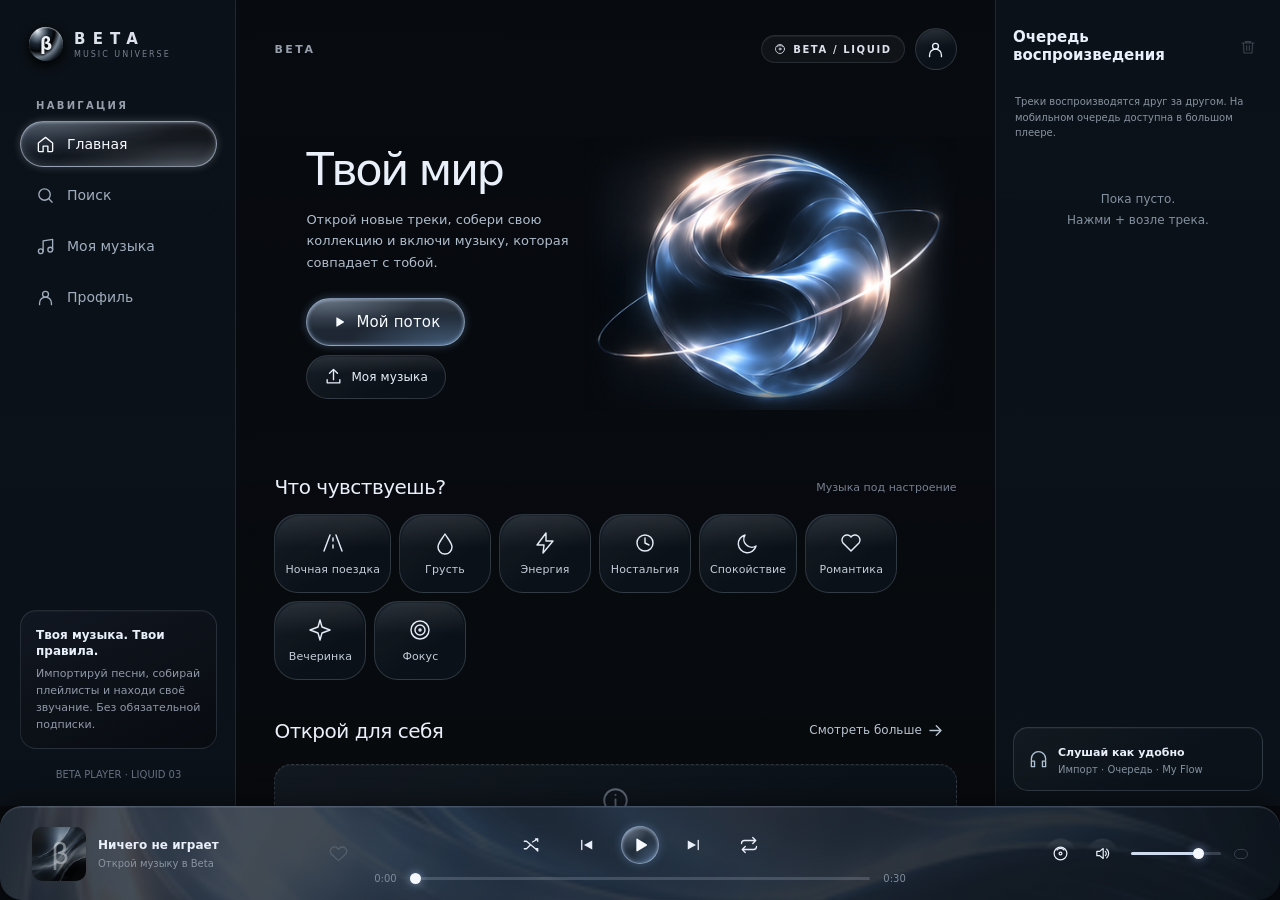
==== commit fca64553: "Identity 0.5: global glass material tokens, persistent animated navigation reflection, draggable opt" ====
--- a/docs/index.html
+++ b/docs/index.html
@@ -1,5 +1,5 @@
 <!doctype html>
-<html lang="ru"><head><meta charset="utf-8"><meta name="viewport" content="width=device-width,initial-scale=1,viewport-fit=cover"><meta name="theme-color" content="#030405"><meta name="description" content="Beta — твоя музыка, твой мир. Отдельный музыкальный плеер."><title>BETA — Identity 0.4 · Signature Liquid</title>
+<html lang="ru"><head><meta charset="utf-8"><meta name="viewport" content="width=device-width,initial-scale=1,viewport-fit=cover"><meta name="theme-color" content="#030405"><meta name="description" content="Beta — твоя музыка, твой мир. Отдельный музыкальный плеер."><title>BETA — Identity 0.5 · Signature Liquid</title>
 <style>
 :root{color-scheme:dark;--bg:#08090c;--panel:#101218;--panel2:#151920;--edge:#ffffff13;--muted:#9298a6;--text:#f1f3f7;--accent:#b9c8dc;--accent-rgb:185,200,220;--glow:.72;--side:236px;--right:285px;--player:94px;--motion:1;font-family:Inter,ui-sans-serif,system-ui,-apple-system,"Segoe UI",sans-serif;font-size:14px}
 *{box-sizing:border-box}html,body{margin:0;width:100%;height:100%;min-height:100%;background:var(--bg);color:var(--text);overflow:hidden;-webkit-tap-highlight-color:transparent}button,input,select{font:inherit}button{cursor:pointer;touch-action:manipulation}button:disabled{opacity:.36;cursor:not-allowed}button:focus-visible,input:focus-visible,select:focus-visible{outline:2px solid var(--accent);outline-offset:3px}a{color:inherit;text-decoration:none}svg{width:19px;height:19px;display:inline-block;vertical-align:middle;fill:none;stroke:currentColor;stroke-width:1.7;stroke-linecap:round;stroke-linejoin:round;flex-shrink:0}::selection{background:#8f9cb85a}
@@ -365,6 +365,49 @@
 .id-layout-choices{display:flex;gap:8px}.id-layout-choices button{flex:1;min-height:44px}.id-layout-choices button[aria-pressed=true]{border-color:#b9cbd77a;background:linear-gradient(145deg,#2c3846,#151e28)}
 .id-profile-editor .id-save-profile{width:100%;margin-top:18px}
 .id-profile-editor[hidden]{display:none}
+
+
+/* Identity 0.5 — shared translucent materials, with independent image and text layers. */
+:root{--id-glass-pct:82%;--id-glass-soft:67%;--id-glass-deep:92%;--id-rim:rgba(195,210,226,.18);--id-press-ms:110ms}
+:root[data-theme=metal]{--id-base:13,20,28;--id-raised:36,47,60}
+:root[data-theme=deep]{--id-base:7,17,26;--id-raised:21,42,58}
+:root[data-theme=clear]{--id-base:23,30,39;--id-raised:49,59,72}
+:root{--id-glass-base:rgba(var(--id-base,13,20,28),var(--id-glass));--id-glass-layer:linear-gradient(145deg,rgba(170,194,218,.065),transparent 62%),var(--id-glass-base);--id-glass-raised:linear-gradient(145deg,rgba(200,218,237,.11),transparent 58%),rgba(var(--id-raised,36,47,60),var(--id-glass));--id-glass-field:rgba(var(--id-base,13,20,28),var(--id-glass-soft-alpha,.67))}
+html .setting-group,html .id-profile,html .playlist-card,html .import-zone,html .empty,html .np-panel,html .theme-card,html .right-now,html .mini-info,html .flow-hero,html .dialog,html .menu,html .toast,html .id-tabs{background-color:var(--id-glass-base);background-image:linear-gradient(145deg,#c5d6e50a,transparent 65%);border-color:var(--id-rim)}
+/* Profile cover remains independent; a density-controlled scrim preserves text contrast. */
+html .id-profile.has-cover:before{background:linear-gradient(180deg,#080b1030,rgba(8,11,16,var(--id-glass-deep-alpha,.92)) 92%)}
+html .search-box,html .dialog input,html .id-profile-editor input[type=text],html .id-profile-editor textarea,html .id-motion-test button{background:var(--id-glass-field);border-color:var(--id-rim)}
+html .secondary,html .icon-btn,html .chip,html .tab,html .eq-presets button,html .id-choice-trigger,html .mood,html .id-sheet-option,html .topline .profile,html .id-sheet-head button{background:var(--id-glass-layer);border-color:var(--id-rim)}
+html .secondary:hover,html .icon-btn:hover,html .chip:hover,html .tab:hover,html .mood:hover{background:var(--id-glass-raised)}
+html .mood.active,html .tab.active,html .chip.on,html .eq-presets button.on,html .id-sheet-option[aria-pressed=true],html .id-layout-choices button[aria-pressed=true]{background:var(--id-glass-raised);border-color:rgba(var(--accent-rgb),.55)}
+html .primary,html .p-controls .toggle,html .np-ctrl .big-play{background:radial-gradient(ellipse at 12% 0%,#d1e4ff55,transparent 48%),radial-gradient(ellipse at 90% 100%,#8bbef855,transparent 50%),rgba(var(--id-raised,36,47,60),var(--id-glass));border-color:#b8cfee9c}
+html .player{background:linear-gradient(120deg,rgba(var(--id-raised,36,47,60),var(--id-glass)),rgba(var(--id-base,13,20,28),var(--id-glass-deep-alpha,.92))),var(--signature-wave) center 62%/cover}
+html .sidebar,html .rightpanel,html.has-wallpaper .sidebar,html.has-wallpaper .rightpanel{background:var(--id-glass-base)}
+html .sheet{background:rgba(var(--id-base,13,20,28),var(--id-glass));transition:transform var(--id-ms) var(--id-ease),opacity var(--id-ms) ease}
+html.has-wallpaper .sheet{background:linear-gradient(rgba(4,7,11,var(--wall-dark)),rgba(4,7,11,var(--wall-dark))),linear-gradient(rgba(var(--id-base,13,20,28),var(--id-glass)),rgba(var(--id-base,13,20,28),var(--id-glass))),var(--user-wallpaper) center/cover}
+html .overlay-bg{background:rgba(3,5,7,var(--id-glass-soft-alpha,.67));transition:opacity var(--id-ms) ease;backdrop-filter:none}
+html #id-choice-sheet{background:radial-gradient(ellipse at 18% 0%,#a7c0d418,transparent 50%),rgba(var(--id-base,13,20,28),var(--id-glass-deep-alpha,.92));border-color:var(--id-rim);backdrop-filter:blur(12px)}
+html #id-choice-sheet::backdrop{background:#0007}
+html .setting-group .switch{background:var(--id-glass-field);border-color:var(--id-rim);min-width:54px}
+html .setting-group .switch.on{background:linear-gradient(145deg,#bacada30,transparent),rgba(var(--id-raised,36,47,60),var(--id-glass));border-color:#a9bacb80}
+html .id-tab-indicator{background:var(--id-glass-raised)}
+html .np-info .tabs .tab{background:var(--id-glass-field)}
+html .np-info .tabs .tab.active{background:var(--id-glass-raised)}
+/* Nav has one travelling reflection, no separate bright rectangles. */
+html .bottom-nav{isolation:isolate}
+html[data-id-nav-glass=on] .bottom-nav,html.has-wallpaper[data-id-nav-glass=on] .bottom-nav{background:var(--id-glass-base);border:1px solid var(--id-rim);backdrop-filter:blur(12px)}
+html[data-id-nav-glass=off] .bottom-nav,html.has-wallpaper[data-id-nav-glass=off] .bottom-nav{background:transparent;backdrop-filter:none;border-color:transparent}
+.id-nav-light{display:none}
+@media(max-width:660px){.id-nav-light{display:block;position:absolute;z-index:-1;pointer-events:none;left:8px;top:5px;bottom:5px;width:calc((100% - 16px)/4);border-radius:22px;background:radial-gradient(ellipse at 50% 50%,rgba(var(--accent-rgb),.12),transparent 75%),var(--id-glass-field);opacity:.82;transform:translateX(calc(var(--id-nav-index,0)*100%));transition:transform var(--id-ms) var(--id-ease),opacity var(--id-ms) ease;box-shadow:inset 0 1px 0 #ffffff0d}.bottom-nav button{position:relative;z-index:1}.bottom-nav button.active svg{filter:drop-shadow(0 0 calc(5px * var(--glow)) var(--accent))}}
+/* Gesture feedback is transform-only; heavy material layers are never animated per slider frame. */
+html button:active:not(.switch):not(.id-choice-close){transform:scale(.965);transition-duration:var(--id-press-ms)}
+html .setting-group .switch:after{transition:transform var(--id-ms) var(--id-ease),background var(--id-ms) ease}
+html .setting-group .switch:active:after{width:24px;scale:1.10}
+html .setting-group .switch.on:active:after{transform:translateX(22px)}
+.id-sheet-grip{position:relative;touch-action:none;cursor:grab}
+.id-sheet-grip:after{content:'';position:absolute;inset:-10px -65px}
+.id-slider:focus-within:not(:has(:focus-visible)){outline:none}
+@media(prefers-reduced-motion:reduce){.id-nav-light,.sheet,.overlay-bg{transition:none!important}}
 
 </style></head><body>
 <div id="app">
@@ -448,7 +491,7 @@
  <div class="song-controls"><button class="card-heart ${state.liked.has(t.id)?'on':''}" aria-label="Избранное" data-action="like" data-id="${id}">${I('heart')}</button><button class="card-play" aria-label="Воспроизвести" data-action="play" data-id="${id}">${I('play')}</button></div></article>`}
 function trackRow(t,ix=0,opts={}){const id=esc(t.id),active=state.current?.id===t.id;return `<div class="track-row ${active?'is-playing':''}" role="button" tabindex="0" data-action="play" data-id="${id}"><span class="track-no">${active?I('disc'):String(ix+1).padStart(2,'0')}</span>${cover(t)}<div class="track-info"><strong>${esc(t.title)}</strong><small>${esc(t.artist)} · ${esc(t.source==='local'?'мой файл':t.source==='audius'?'Audius · полная запись':'iTunes · превью')}</small></div><span class="row-duration">${fmt(catalogDuration(t))}</span><div class="row-actions"><button class="quiet-btn ${state.liked.has(t.id)?'on':''}" data-action="like" data-id="${id}" aria-label="Добавить в избранное">${I('heart')}</button><button class="quiet-btn" data-action="queue" data-id="${id}" aria-label="Добавить в очередь">${I('plus')}</button><button class="quiet-btn" data-action="menu" data-id="${id}" aria-label="Дополнительные действия">${I('more')}</button></div></div>`}
 function topLine(sub='BETA'){return `<header class="topline"><div class="greeting">${esc(sub)}</div><div class="top-actions"><span class="pill">${I('disc')} BETA / LIQUID</span><button class="profile" data-action="settings" title="Профиль" aria-label="Профиль">${I('profile')}</button></div></header>`}
-function renderSidebar(){let html=`<div class="logo"><div class="brand-mark">β</div><div><div class="brand-word">BETA</div><div class="brand-sub">MUSIC UNIVERSE</div></div></div><div class="section-label">Навигация</div><div class="nav">`;for(let [id,name,ico] of navItems){html+=`<button data-action="nav" data-view="${id}" class="${state.view===id?'active':''}">${I(ico)}<span class="nav-label">${name}</span></button>`}html+=`</div><div class="side-bottom"><div class="mini-info"><strong>Твоя музыка. Твои правила.</strong><p>Импортируй песни, собирай плейлисты и находи своё звучание. Без обязательной подписки.</p></div><div class="side-foot">BETA PLAYER · LIQUID 03</div></div>`;$('#sidebar').innerHTML=html;$('#bottomnav').innerHTML=navItems.map(([id,name,ico])=>`<button data-action="nav" data-view="${id}" class="${state.view===id?'active':''}">${I(ico)}<span>${name==='Моя музыка'?'Библиотека':name}</span></button>`).join('')}
+function renderSidebar(){let html=`<div class="logo"><div class="brand-mark">β</div><div><div class="brand-word">BETA</div><div class="brand-sub">MUSIC UNIVERSE</div></div></div><div class="section-label">Навигация</div><div class="nav">`;for(let [id,name,ico] of navItems){html+=`<button data-action="nav" data-view="${id}" class="${state.view===id?'active':''}">${I(ico)}<span class="nav-label">${name}</span></button>`}html+=`</div><div class="side-bottom"><div class="mini-info"><strong>Твоя музыка. Твои правила.</strong><p>Импортируй песни, собирай плейлисты и находи своё звучание. Без обязательной подписки.</p></div><div class="side-foot">BETA PLAYER · LIQUID 03</div></div>`;$('#sidebar').innerHTML=html;const bottom=$('#bottomnav');const navIndex=Math.max(0,navItems.findIndex(x=>x[0]===state.view));bottom.style.setProperty('--id-nav-index',navIndex);if(!bottom.querySelector('.id-nav-light'))bottom.innerHTML='<span class="id-nav-light" aria-hidden="true"></span>'+navItems.map(([id,name,ico])=>`<button data-action="nav" data-view="${id}" class="${state.view===id?'active':''}">${I(ico)}<span>${name==='Моя музыка'?'Библиотека':name}</span></button>`).join('');for(const b of bottom.querySelectorAll('button[data-view]')){const active=b.dataset.view===state.view;b.classList.toggle('active',active);if(active)b.setAttribute('aria-current','page');else b.removeAttribute('aria-current')}}
 function headerPage(title,sub){return topLine()+`<h1 class="page-title">${title}</h1><p class="page-sub">${sub}</p>`}
 function renderHome(){let featured=state.discover.filter(t=>t.source!=='local');const mine=[...known.values()].filter(t=>t.source==='local');return `${topLine()}<section class="hero"><div class="hero-content"><div class="hero-label">BETA LIQUID · MY FLOW</div><h1>Твой мир</h1><p>Открой новые треки, собери свою коллекцию и включи музыку, которая совпадает с тобой.</p><div class="hero-buttons"><button class="primary" data-action="start-flow">${I('play')} Мой поток</button><button class="secondary" data-action="import">${I('upload')} Моя музыка</button></div></div><div class="hero-orb-wrap"><div class="orb-ring"></div><div class="orb-specks"></div><div class="hero-orb"></div></div></section>
  <div class="section-heading"><h2>Что чувствуешь?</h2><span class="tagline">Музыка под настроение</span></div><div class="moods">${moods.map(([name,col])=>`<button class="mood ${state.mood===name?'active':''}" data-action="mood" data-mood="${esc(name)}">${moodIcon(name)}${esc(name)}</button>`).join('')}</div>
@@ -476,13 +519,13 @@
  <p class="tagline" style="margin:22px 0">BETA PLAYER / LIQUID THEMES · Отдельно от Liquid. Каталог Audius и собственные аудиофайлы. Старые превью iTunes отмечены отдельно.</p>`}
 
 const idDefaults={idScale:100,idRadius:22,idNav:60,idIcon:22,idSearch:40,idDuration:240,idEase:'soft',idFont:'system',idIcons:'normal',idLabels:true,idGlassNav:false,idSuggestions:true,idGlass:82};
-const idRanges={idScale:[90,125,1],idRadius:[12,32,1],idNav:[54,82,1],idIcon:[18,28,1],idSearch:[12,40,1],idDuration:[100,600,1],idGlass:[70,100,1]};
+const idRanges={idScale:[90,125,1],idRadius:[12,32,1],idNav:[54,82,1],idIcon:[18,28,1],idSearch:[12,40,1],idDuration:[100,600,1],idGlass:[55,100,1]};
 const idChoices={idEase:['soft','spring','linear'],idFont:['system','serif','mono','rounded'],idIcons:['normal','thin','solid']};
 for(const [k,v] of Object.entries(idDefaults)){const range=idRanges[k],choices=idChoices[k];if(range){const n=Number(settings[k]);settings[k]=Number.isFinite(n)&&n>=range[0]&&n<=range[1]?n:v}else if(choices)settings[k]=choices.includes(settings[k])?settings[k]:v;else settings[k]=typeof settings[k]==='boolean'?settings[k]:v}
 let profileTab='personal';
 const fonts={system:'Inter,system-ui,-apple-system,sans-serif',serif:'Georgia,serif',mono:'ui-monospace,monospace',rounded:'ui-rounded,system-ui,sans-serif'};
 const eases={soft:'cubic-bezier(.2,.8,.2,1)',spring:'cubic-bezier(.22,1.35,.4,1)',linear:'linear'};
-function applyIdentity(){const r=document.documentElement,s=r.style;s.setProperty('--id-font',settings.idScale/100);s.setProperty('--id-radius',settings.idRadius+'px');s.setProperty('--id-nav',settings.idNav+'px');s.setProperty('--id-icon',settings.idIcon+'px');s.setProperty('--id-search',settings.idSearch+'px');s.setProperty('--id-ms',settings.idDuration+'ms');s.setProperty('--id-ease',eases[settings.idEase]);s.setProperty('--id-glass',settings.idGlass/100);s.fontFamily=fonts[settings.idFont];r.dataset.idIcons=settings.idIcons;r.dataset.idNavLabels=settings.idLabels?'on':'off';r.dataset.idNavGlass=settings.idGlassNav?'on':'off';r.dataset.idSuggestions=settings.idSuggestions?'on':'off';r.dataset.idMotion=settings.motion?'on':'off';}
+function applyIdentity(){const r=document.documentElement,s=r.style;s.setProperty('--id-font',settings.idScale/100);s.setProperty('--id-radius',settings.idRadius+'px');s.setProperty('--id-nav',settings.idNav+'px');s.setProperty('--id-icon',settings.idIcon+'px');s.setProperty('--id-search',settings.idSearch+'px');s.setProperty('--id-ms',settings.idDuration+'ms');s.setProperty('--id-ease',eases[settings.idEase]);s.setProperty('--id-glass',settings.idGlass/100);s.setProperty('--id-glass-soft-alpha',Math.max(.4,settings.idGlass/100-.15));s.setProperty('--id-glass-deep-alpha',Math.min(1,settings.idGlass/100+.10));s.fontFamily=fonts[settings.idFont];r.dataset.idIcons=settings.idIcons;r.dataset.idNavLabels=settings.idLabels?'on':'off';r.dataset.idNavGlass=settings.idGlassNav?'on':'off';r.dataset.idSuggestions=settings.idSuggestions?'on':'off';r.dataset.idMotion=settings.motion?'on':'off';}
 
 const idReduce=matchMedia('(prefers-reduced-motion: reduce)');
 let idFrame=0,idFullApply=false,idLastView='',idLastTab='',idPageAnimations=[],idChoiceClosing=false;
@@ -540,6 +583,11 @@
  }
  sheet.querySelector('.id-choice-close').addEventListener('click',()=>idCloseChoice());
  sheet.showModal();sheet.querySelector('[aria-pressed="true"]')?.focus({preventScroll:true});
+ const grip=sheet.querySelector('.id-sheet-grip');let start=null,dy=0;
+ grip.addEventListener('pointerdown',e=>{if(!e.isPrimary||e.button!==0)return;start=e.clientY;dy=0;grip.setPointerCapture(e.pointerId)});
+ grip.addEventListener('pointermove',e=>{if(start===null)return;dy=Math.max(0,e.clientY-start);sheet.style.translate='0 '+dy+'px'});
+ const end=e=>{if(start===null)return;const dismiss=e.type==='pointerup'&&dy>75;start=null;sheet.style.translate='';if(dismiss)idCloseChoice();else if(idMotionEnabled()&&dy>0)sheet.animate([{translate:'0 '+dy+'px'},{translate:'0 0'}],{duration:Math.min(220,settings.idDuration),easing:eases[settings.idEase]})};
+ grip.addEventListener('pointerup',end);grip.addEventListener('pointercancel',end);grip.addEventListener('lostpointercapture',end);
 }
 const idDialog=$('#id-choice-sheet');idDialog.addEventListener('cancel',e=>{e.preventDefault();idCloseChoice()});idDialog.addEventListener('click',e=>{if(e.target!==idDialog)return;const r=idDialog.getBoundingClientRect();if(e.clientX<r.left||e.clientX>r.right||e.clientY<r.top||e.clientY>r.bottom)idCloseChoice()});
 function idAnimatePage(el,view,tab,prevView,prevTab){
@@ -561,8 +609,8 @@
 function idRange(k,label,unit){const [min,max,step]=idRanges[k];return '<input aria-label="'+label+'" type="range" min="'+min+'" max="'+max+'" step="'+step+'" value="'+settings[k]+'" data-id-setting="'+k+'"><output data-id-output="'+k+'">'+settings[k]+unit+'</output>'}
 function idSelect(k,label,opts){return '<select aria-label="'+label+'" data-id-setting="'+k+'">'+opts.map(([v,n])=>'<option value="'+v+'" '+(settings[k]===v?'selected':'')+'>'+n+'</option>').join('')+'</select>'}
 function idSwitch(k,label){return '<button class="switch '+(settings[k]?'on':'')+'" role="switch" aria-label="'+label+'" aria-checked="'+settings[k]+'" data-action="id-toggle" data-key="'+k+'"></button>'}
-function identityExtras(){return idGroup('Интерфейс',idLine('Размер текста','Основные заголовки и подписи.',idRange('idScale','Размер текста','%'))+idLine('Шрифт','Четыре системных семейства.',idSelect('idFont','Шрифт',[['system','Beta'],['rounded','Rounded'],['serif','Serif'],['mono','Mono']]))+idLine('Округлость окон','Карточки, панели и плеер.',idRange('idRadius','Округлость окон',' px'))+idLine('Плотность стекла','Фон карточек и настроек.',idRange('idGlass','Плотность стекла','%'))+idLine('Свой цвет','Выбери любой оттенок акцента.','<input type="color" aria-label="Цвет акцента" data-id-setting="accent" value="'+(/^#[0-9a-f]{6}$/i.test(settings.accent)?settings.accent:'#cfdcef')+'">'))+
-idGroup('Навигация',idLine('Высота панели','На мобильном устройстве.',idRange('idNav','Высота панели',' px'))+idLine('Размер иконок','На мобильном устройстве.',idRange('idIcon','Размер иконок',' px'))+idLine('Стиль иконок','Тонкие, стандартные или выразительные.',idSelect('idIcons','Стиль иконок',[['thin','Тонкие'],['normal','Beta'],['solid','Плотные']]))+idLine('Подписи','Названия разделов.',idSwitch('idLabels','Подписи'))+idLine('Стеклянная панель','Добавить тёмное стекло.',idSwitch('idGlassNav','Стеклянная панель')))+
+function identityExtras(){return idGroup('Интерфейс',idLine('Размер текста','Основные заголовки и подписи.',idRange('idScale','Размер текста','%'))+idLine('Шрифт','Четыре системных семейства.',idSelect('idFont','Шрифт',[['system','Beta'],['rounded','Rounded'],['serif','Serif'],['mono','Mono']]))+idLine('Округлость окон','Карточки, панели и плеер.',idRange('idRadius','Округлость окон',' px'))+idLine('Плотность стекла','Все стеклянные поверхности: плеер, поиск, окна, кнопки и панели.',idRange('idGlass','Плотность стекла','%'))+idLine('Свой цвет','Выбери любой оттенок акцента.','<input type="color" aria-label="Цвет акцента" data-id-setting="accent" value="'+(/^#[0-9a-f]{6}$/i.test(settings.accent)?settings.accent:'#cfdcef')+'">'))+
+idGroup('Навигация',idLine('Высота панели','На мобильном устройстве.',idRange('idNav','Высота панели',' px'))+idLine('Размер иконок','На мобильном устройстве.',idRange('idIcon','Размер иконок',' px'))+idLine('Стиль иконок','Тонкие, стандартные или выразительные.',idSelect('idIcons','Стиль иконок',[['thin','Тонкие'],['normal','Beta'],['solid','Плотные']]))+idLine('Подписи','Названия разделов.',idSwitch('idLabels','Подписи'))+idLine('Стеклянная панель','Сплошное стекло под навигацией; без него остаётся плавающий индикатор.',idSwitch('idGlassNav','Стеклянная панель')))+
 idGroup('Поиск',idLine('Форма строки','От скруглённого прямоугольника до капсулы.',idRange('idSearch','Форма строки',' px'))+idLine('Подсказки','Показывать быстрые варианты поиска.',idSwitch('idSuggestions','Подсказки')))+
 idGroup('Движение',idLine('Длительность','Скорость переходов кнопок.',idRange('idDuration','Длительность',' мс'))+idLine('Плавность','Характер движения кнопок.',idSelect('idEase','Плавность',[['soft','Мягкая'],['spring','Пружина'],['linear','Линейная']])))+
 '<div class="id-motion-test"><button type="button" data-action="id-motion-test"><span class="id-orb" aria-hidden="true"></span><span>Проверить движение</span></button></div><button class="secondary id-reset" data-action="id-reset">Сбросить параметры Identity</button>'}
@@ -579,7 +627,7 @@
 const head=headerPage('Твой профиль','Твоя музыка и твоё пространство.')+tabs;
 if(profileTab==='profile'){const likes=[...state.liked].map(id=>known.get(id)).filter(Boolean);return head+'<section class="id-profile" id="id-profile-card"><div class="id-name"><div class="id-avatar">'+I('profile')+'</div><div><h2>Моя Beta</h2><span class="muted">Локальный профиль</span><p class="id-profile-bio"></p></div></div><div class="id-stats"><div><strong>'+state.liked.size+'</strong><small>Понравились</small></div><div><strong>'+state.playlists.length+'</strong><small>Плейлисты</small></div><div><strong>'+[...known.values()].filter(t=>t.source==='local').length+'</strong><small>Мои файлы</small></div></div></section>'+idProfileEditor()+'<div class="section-heading"><h2>Любимая музыка</h2></div>'+(likes.length?'<div class="track-list">'+likes.slice(0,8).map((t,i)=>trackRow(t,i)).join('')+'</div>':'<div class="empty">'+I('heart')+'<strong>Твоя коллекция пока пуста</strong><span>Отмечай любимые песни сердцем.</span><button class="secondary" data-action="nav" data-view="search">Найти музыку</button></div>')+'<p class="id-note">Статистика времени и синхронизация появятся после внедрения системы аккаунтов.</p>'}
 if(profileTab==='import')return head+'<section class="setting-group id-import"><h3>Импорт музыки</h3><p>Загрузи аудиофайлы с устройства. Импорт по ссылкам пока не подключён; неподдерживаемые источники не выдаём за рабочие.</p><button class="primary" data-action="import">'+I('upload')+' Выбрать аудиофайлы</button><p class="id-note">MP3, AAC, WAV, FLAC и другие форматы, поддерживаемые браузером. Файлы хранятся на этом устройстве.</p><button class="secondary" data-action="nav" data-view="library">Открыть библиотеку</button></section>';
-let old=renderOriginalSettings();const mark=old.indexOf('<section class="theme-section">');const end=old.indexOf('<p class="tagline" style="margin:22px 0">');if(mark<0||end<0)throw Error('Settings structure changed');return head+old.slice(mark,end)+identityExtras()+'<p class="id-preview-tag">BETA / IDENTITY 0.4 · PROFILE</p>'}
+let old=renderOriginalSettings();const mark=old.indexOf('<section class="theme-section">');const end=old.indexOf('<p class="tagline" style="margin:22px 0">');if(mark<0||end<0)throw Error('Settings structure changed');return head+old.slice(mark,end)+identityExtras()+'<p class="id-preview-tag">BETA / IDENTITY 0.5 · GLASS & MOTION</p>'}
 
 function renderPage(){const el=$('#main'),y=el.scrollTop,prevView=idLastView,prevTab=idLastTab;renderSidebar();el.innerHTML=state.view==='home'?renderHome():state.view==='search'?renderSearch():state.view==='library'?renderLibrary():state.view==='flow'?renderFlow():renderSettings();if(state.view==='settings'){idPrepareControls(el);if(profileTab==='profile')idRefreshProfile()}el.scrollTop=state.view==='settings'&&prevView==='settings'&&profileTab===prevTab?y:0;if(state.view==='search')renderSearchResults();idAnimatePage(el,state.view,profileTab,prevView,prevTab);idLastView=state.view;idLastTab=profileTab;if(state.view==='home'&&!state.discover.length&&!state.loading)loadDiscover();}
 function setView(view){if(view!=='flow'&&!navItems.some(x=>x[0]===view))return;state.view=view;state.collection=null;if(view==='library'&&state.tab==='collection')state.tab='all';closeMenu();renderPage();}
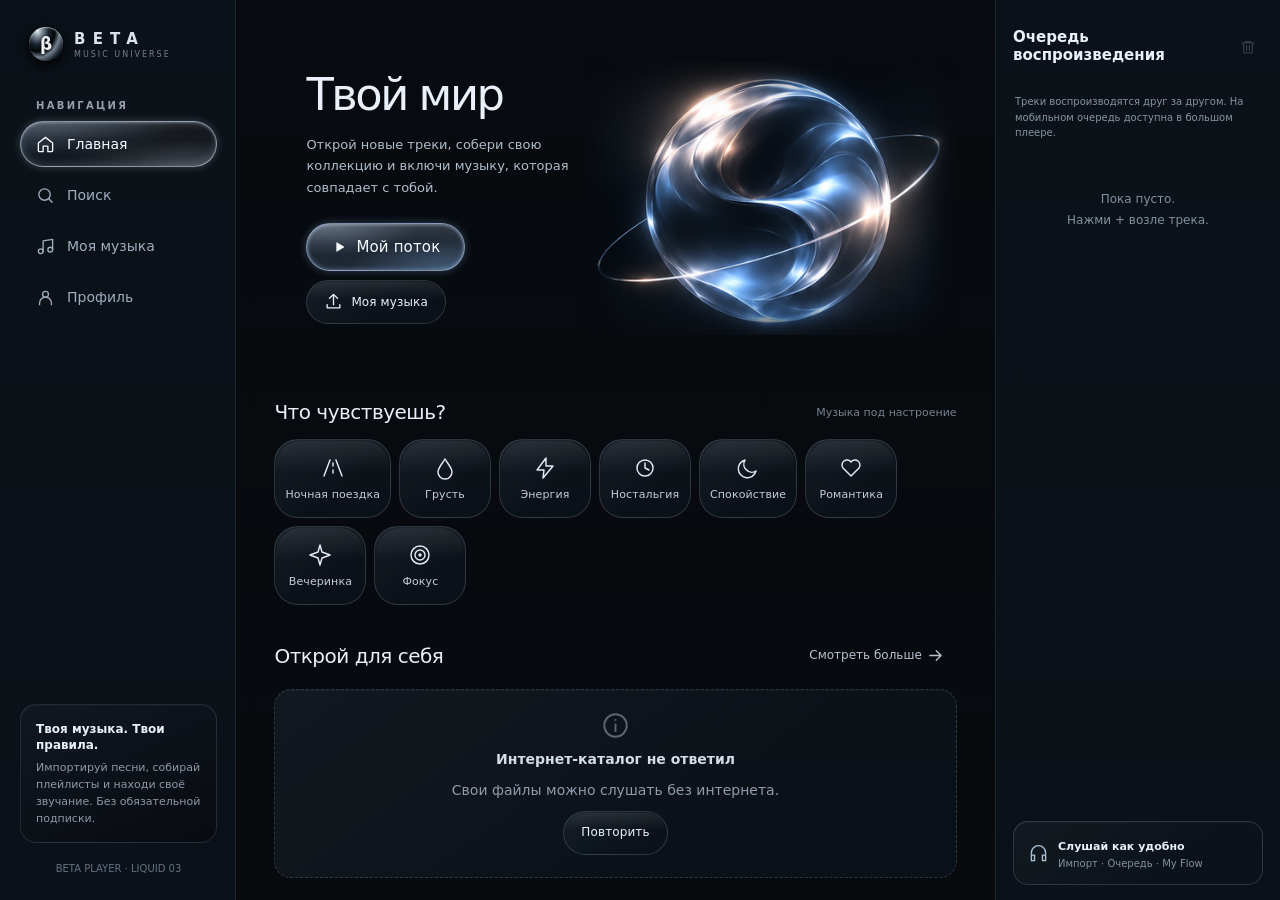
==== commit 329f4301: "Integration: combine Identity with Liquid selection, remove empty player and broken top controls" ====
--- a/docs/index.html
+++ b/docs/index.html
@@ -1,5 +1,5 @@
 <!doctype html>
-<html lang="ru"><head><meta charset="utf-8"><meta name="viewport" content="width=device-width,initial-scale=1,viewport-fit=cover"><meta name="theme-color" content="#030405"><meta name="description" content="Beta — твоя музыка, твой мир. Отдельный музыкальный плеер."><title>BETA — Identity 0.5 · Signature Liquid</title>
+<html lang="ru"><head><meta charset="utf-8"><meta name="viewport" content="width=device-width,initial-scale=1,viewport-fit=cover"><meta name="theme-color" content="#030405"><meta name="description" content="Beta — твоя музыка, твой мир. Отдельный музыкальный плеер."><title>BETA — Identity 0.6 · Signature Liquid</title>
 <style>
 :root{color-scheme:dark;--bg:#08090c;--panel:#101218;--panel2:#151920;--edge:#ffffff13;--muted:#9298a6;--text:#f1f3f7;--accent:#b9c8dc;--accent-rgb:185,200,220;--glow:.72;--side:236px;--right:285px;--player:94px;--motion:1;font-family:Inter,ui-sans-serif,system-ui,-apple-system,"Segoe UI",sans-serif;font-size:14px}
 *{box-sizing:border-box}html,body{margin:0;width:100%;height:100%;min-height:100%;background:var(--bg);color:var(--text);overflow:hidden;-webkit-tap-highlight-color:transparent}button,input,select{font:inherit}button{cursor:pointer;touch-action:manipulation}button:disabled{opacity:.36;cursor:not-allowed}button:focus-visible,input:focus-visible,select:focus-visible{outline:2px solid var(--accent);outline-offset:3px}a{color:inherit;text-decoration:none}svg{width:19px;height:19px;display:inline-block;vertical-align:middle;fill:none;stroke:currentColor;stroke-width:1.7;stroke-linecap:round;stroke-linejoin:round;flex-shrink:0}::selection{background:#8f9cb85a}
@@ -240,7 +240,7 @@
 .track-row:hover,.track-row.is-playing,.queue-item.playing{background:rgba(var(--accent-rgb),.07);border-color:rgba(var(--accent-rgb),.12)}.search-box,.setting-row select,.dialog input{background:var(--theme-surface);border-color:rgba(var(--accent-rgb),.22)}.switch{background:var(--theme-surface);border-color:rgba(var(--accent-rgb),.22);box-shadow:none}.switch.on{background:rgba(var(--accent-rgb),.29);border-color:rgba(var(--accent-rgb),.5)}
 .player{background:radial-gradient(ellipse at 10% 0%,rgba(var(--accent-rgb),.12),transparent 45%),var(--liquid-deep);border-color:rgba(var(--accent-rgb),.24);box-shadow:inset 0 1px 0 #ffffff12,0 -4px 22px #0006}.range{background:linear-gradient(to right,var(--accent) var(--value,0%),rgba(var(--accent-rgb),.19) var(--value,0%))}.range::-webkit-slider-thumb{background:#f5f9ff;border:0;box-shadow:0 0 calc(13px * var(--glow)) var(--accent)}.range::-moz-range-thumb{background:#f5f9ff;border:0;box-shadow:0 0 calc(13px * var(--glow)) var(--accent)}
 .sheet{background:radial-gradient(ellipse at 30% 27%,rgba(var(--accent-rgb),.10),transparent 48%),var(--theme-dark);border-color:rgba(var(--accent-rgb),.17)}.disc-metal{background:var(--liquid-orb) center/cover no-repeat;box-shadow:none;inset:0;animation:liquid-drift 10s ease-in-out infinite;animation-play-state:paused}.disc-metal.playing{animation-play-state:running}.disc-metal:after{display:none}.disc-cover{width:51%;height:51%;border:1px solid #ffffff18;background:transparent;box-shadow:0 2px 16px #0007;opacity:.96}.disc-cover:has(.fallback){display:none}.disc-cover .song-art{border-radius:50%}.np-tag{color:var(--theme-dim)}.np-title{font-weight:530}.np-source{border-color:rgba(var(--accent-rgb),.18)}.np-panel{background:var(--theme-surface)}
-.theme-section{margin:24px 0 18px}.theme-section h2{font-size:17px;font-weight:600;margin:0 0 7px}.theme-section>p{font-size:12px;color:var(--theme-dim);margin:0 0 15px;line-height:1.55}.theme-grid{display:grid;grid-template-columns:repeat(3,minmax(0,1fr));gap:12px}.theme-card{display:flex;flex-direction:column;min-width:0;text-align:left;padding:8px;background:var(--theme-surface);border:1px solid rgba(var(--accent-rgb),.16);border-radius:18px;color:var(--theme-ink);position:relative}.theme-card.active{border-color:var(--accent);box-shadow:var(--theme-active-shadow)}.theme-image{aspect-ratio:1.2;display:block;width:100%;border-radius:11px;background:var(--theme-thumb) center/cover;position:relative;overflow:hidden}.theme-image:after{content:'';position:absolute;inset:0;background:linear-gradient(180deg,transparent 30%,#0004)}.theme-mini-button{position:absolute;z-index:1;bottom:8px;right:8px;border:1px solid #dbe7ff9c;background:radial-gradient(ellipse at 90% 100%,#d1e4fa77,transparent 60%),#090d16a0;width:27px;height:27px;display:grid;place-items:center;border-radius:50%;color:#fff;box-shadow:0 0 10px #c6d9ff55}.theme-mini-button svg{width:14px;height:14px}.theme-card strong{font-size:12px;font-weight:600;margin:10px 1px 3px;letter-spacing:-.02em}.theme-card small{font-size:10px;color:var(--theme-dim);margin:0 1px 5px;line-height:1.4}.theme-status{font-size:9px;font-weight:550;letter-spacing:.07em;color:var(--accent);margin:5px 1px 2px;min-height:12px}.theme-card.active .theme-status:before{content:'✓  '}
+.theme-section{margin:24px 0 18px}.theme-section h2{font-size:17px;font-weight:600;margin:0 0 7px}.theme-section>p{font-size:12px;color:var(--theme-dim);margin:0 0 15px;line-height:1.55}.theme-grid{display:grid;grid-template-columns:repeat(3,minmax(0,1fr));gap:12px}.theme-card{display:flex;flex-direction:column;min-width:0;text-align:left;padding:8px;background:var(--theme-surface);border:1px solid rgba(var(--accent-rgb),.16);border-radius:18px;color:var(--theme-ink);position:relative}.theme-card.active{border-color:var(--accent);box-shadow:var(--theme-active-shadow)}.theme-image{aspect-ratio:1.2;display:block;width:100%;border-radius:11px;background:#17202a;position:relative;overflow:hidden}.theme-image::before{content:'';position:absolute;inset:-11%;background:var(--theme-thumb) center center/cover no-repeat;transform:translateZ(0)}.theme-image:after{content:'';position:absolute;inset:0;background:linear-gradient(180deg,transparent 30%,#0004)}.theme-mini-button{position:absolute;z-index:1;bottom:8px;right:8px;border:1px solid #dbe7ff9c;background:radial-gradient(ellipse at 90% 100%,#d1e4fa77,transparent 60%),#090d16a0;width:27px;height:27px;display:grid;place-items:center;border-radius:50%;color:#fff;box-shadow:0 0 10px #c6d9ff55}.theme-mini-button svg{width:14px;height:14px}.theme-card strong{font-size:12px;font-weight:600;margin:10px 1px 3px;letter-spacing:-.02em}.theme-card small{font-size:10px;color:var(--theme-dim);margin:0 1px 5px;line-height:1.4}.theme-status{font-size:9px;font-weight:550;letter-spacing:.07em;color:var(--accent);margin:5px 1px 2px;min-height:12px}.theme-card.active .theme-status:before{content:'✓  '}
 @media(max-width:660px){.topline{margin-bottom:20px}.topline .greeting{font-size:17px;letter-spacing:.42em;color:var(--theme-ink);font-weight:520}.topline .pill{display:none}.profile{width:38px;height:38px;background:var(--liquid-orb) center/cover;font-size:0}.main{padding-inline:17px}.hero{min-height:250px;padding:22px 19px;background:linear-gradient(90deg,var(--theme-dark) 0%,var(--theme-dark) 16%,transparent 95%),var(--liquid-texture) right center/90% auto no-repeat,var(--theme-surface)}.hero-content{width:77%}.hero h1{font-size:35px}.hero p{font-size:12px;width:87%;margin-bottom:20px}.hero-orb-wrap{width:62%;right:-14%;opacity:.78}.hero-buttons{gap:7px}.hero-buttons .secondary{font-size:11px;min-height:38px;padding:8px 12px}.primary{min-height:43px;padding:10px 15px}.moods{flex-wrap:nowrap;overflow:auto;scrollbar-width:none;padding:4px 2px 8px}.mood{white-space:nowrap;flex-shrink:0}.bottom-nav{left:10px;right:10px;bottom:calc(5px + env(safe-area-inset-bottom));height:56px;padding:4px;border:1px solid rgba(var(--accent-rgb),.12);border-radius:28px;background:var(--liquid-deep)}.bottom-nav button{min-width:0;flex:1;min-height:44px;padding:4px 3px;gap:4px}.bottom-nav button span{font-size:9px}.bottom-nav button.active{background:var(--btn-metal);border-color:rgba(var(--accent-rgb),.4);box-shadow:var(--theme-active-shadow)}.player{border:1px solid rgba(var(--accent-rgb),.25);border-radius:19px;left:10px;right:10px;bottom:calc(67px + env(safe-area-inset-bottom));height:66px;padding:8px 10px}.p-controls{gap:3px}.p-controls .toggle{width:39px;height:39px}.p-controls button:not(.toggle){width:34px;height:39px}.p-timeline{overflow:hidden;left:10px;right:10px;bottom:1px}.p-timeline input{background:linear-gradient(to right,var(--accent) var(--value,0%),rgba(var(--accent-rgb),.15) var(--value,0%))}.disc-scene{width:min(70vw,282px);height:min(70vw,282px)}.np-ctrl .big-play{width:60px;height:60px}.np-ctrl{gap:20px}.sheet{border:0}.sheet-body{padding-inline:21px}.theme-grid{gap:7px}.theme-card{padding:5px;border-radius:13px}.theme-image{border-radius:9px;aspect-ratio:.9}.theme-card strong{font-size:11px}.theme-card small{font-size:9px}.theme-mini-button{width:23px;height:23px;right:5px;bottom:5px}}
 @media(max-width:350px){.theme-card strong{font-size:10px}.hero-content{width:85%}.hero h1{font-size:31px}.hero-buttons .secondary{display:inline-flex}.bottom-nav button span{font-size:8px}}
 @media(prefers-reduced-motion:reduce){.hero-orb,.disc-metal{animation:none!important}}
@@ -409,6 +409,46 @@
 .id-slider:focus-within:not(:has(:focus-visible)){outline:none}
 @media(prefers-reduced-motion:reduce){.id-nav-light,.sheet,.overlay-bg{transition:none!important}}
 
+
+/* Identity 0.6 — personal studio, live material sample and focused control groups. */
+.id-studio{margin:12px 0 22px;display:grid;gap:14px}
+.id-studio-top{display:flex;justify-content:space-between;align-items:end;gap:10px}
+.id-studio-top h2{margin:2px 0 0;font-weight:450;font-size:26px;letter-spacing:-.055em}
+.id-studio-kicker{font-size:9px;letter-spacing:.28em;color:#a6b6c8}
+.id-studio-status{font-size:10px;color:var(--muted);white-space:nowrap}
+.id-stage{position:relative;isolation:isolate;overflow:hidden;padding:18px;border:1px solid #bdcfe82c;border-radius:var(--id-radius);background:radial-gradient(ellipse at 70% 22%,#728aa42b,transparent 58%),#080b10;min-height:290px}
+.id-stage:before{content:'';position:absolute;inset:0;z-index:-1;background:linear-gradient(150deg,#080b1030,#080b10b0),var(--signature-wave) center/cover;opacity:.72}
+.id-stage:after{content:'';position:absolute;inset:0;z-index:-1;background:var(--user-wallpaper) center/cover;opacity:.27;pointer-events:none}
+.id-stage-head{display:flex;justify-content:space-between;align-items:center;margin-bottom:12px}
+.id-stage-head span:first-child{letter-spacing:.34em;font-size:12px;color:#e3eaf3}.id-stage-head small{font-size:9px;color:#a6b7c8}
+.id-stage-orb{width:96px;height:76px;background:var(--signature-orb) center/contain no-repeat;mix-blend-mode:screen;position:absolute;top:24px;right:12px;pointer-events:none}
+.id-stage-title{font-size:calc(24px * var(--id-font));font-weight:450;letter-spacing:-.04em;margin:8px 0 4px;position:relative;max-width:70%;color:#f2f5f8}
+.id-stage-sub{font-size:calc(11px * var(--id-font));color:#a7b5c5;position:relative}
+.id-stage-search{display:flex;align-items:center;gap:10px;min-height:37px;padding:8px 12px;margin:17px 0 10px;background:var(--id-glass-field);border:1px solid var(--id-rim);border-radius:var(--id-search);color:#c3ceda;font-size:11px}
+.id-stage-search svg{width:15px;height:15px}
+.id-stage-track{display:flex;align-items:center;gap:10px;padding:9px;border-radius:var(--id-radius);background:var(--id-glass-layer);border:1px solid var(--id-rim);box-shadow:inset 0 1px 0 #ffffff12}
+.id-stage-cover{width:40px;height:40px;border-radius:10px;background:var(--signature-wave) center/cover;flex:none}
+.id-stage-track strong{font-size:calc(12px * var(--id-font));font-weight:550;display:block}.id-stage-track small{font-size:calc(10px * var(--id-font));color:#b2bfcd}
+.id-stage-play{margin-left:auto;display:grid;place-items:center;flex:none;width:36px;height:36px;border-radius:50%;border:1px solid #bdcfe878;background:var(--id-glass-raised);color:var(--accent);box-shadow:0 0 calc(17px * var(--glow)) rgba(var(--accent-rgb),.2)}
+.id-stage-play svg{width:16px;height:16px}
+.id-stage-nav{display:grid;grid-template-columns:repeat(4,1fr);height:calc(var(--id-nav)*.76);min-height:44px;margin-top:12px;align-items:center;border-radius:var(--id-radius);background:transparent}
+html[data-id-nav-glass=on] .id-stage-nav{background:var(--id-glass-base);border:1px solid var(--id-rim)}
+.id-stage-nav span{display:grid;justify-items:center;gap:3px;color:#aab8c7;font-size:9px}.id-stage-nav span:last-child{color:var(--accent)}.id-stage-nav svg{width:calc(var(--id-icon)*.78);height:calc(var(--id-icon)*.78)}
+html[data-id-icons=thin] .id-stage-nav svg{stroke-width:1.2}html[data-id-icons=solid] .id-stage-nav svg{stroke-width:2.6}html[data-id-nav-labels=off] .id-stage-nav small{display:none}
+.id-studio-cats{display:grid;grid-template-columns:repeat(3,minmax(0,1fr));gap:7px}
+.id-studio-cat{display:flex;min-width:0;min-height:67px;flex-direction:column;justify-content:center;align-items:flex-start;gap:7px;text-align:left;padding:10px 12px;border:1px solid var(--id-rim);border-radius:18px;background:var(--id-glass-layer);color:#abb9c8;font-size:11px;transition:transform var(--id-press-ms) ease,background var(--id-ms) ease}
+.id-studio-cat svg{width:18px;height:18px}.id-studio-cat[aria-pressed=true]{color:#edf4fc;background:var(--id-glass-raised);border-color:#b9c9dc88;box-shadow:inset 0 1px 1px #ffffff18}
+.id-studio-presets{display:flex;gap:7px;overflow-x:auto;scrollbar-width:none;padding:2px 0 4px}
+.id-preset{display:flex;align-items:center;gap:7px;min-height:44px;white-space:nowrap;padding:8px 13px;border:1px solid var(--id-rim);border-radius:999px;color:#dce6f1;background:var(--id-glass-layer);font-size:11px}
+.id-preset-dot{width:15px;height:15px;flex:none;border-radius:50%;background:radial-gradient(circle at 30% 20%,#fff,#8392a5 30%,#222c38 55%,#090b0f 90%)}.id-preset[data-preset=deep] .id-preset-dot{filter:brightness(.55)}.id-preset[data-preset=clear] .id-preset-dot{filter:brightness(1.35)}
+.id-studio-groups>[hidden]{display:none!important}.id-studio-groups .setting-group{margin-top:12px}
+.id-studio-groups .theme-section{margin-top:12px}
+.id-studio-groups .setting-group h3{font-size:17px;font-weight:500;letter-spacing:-.02em}
+.id-studio .id-reset{margin:0}.id-studio-note{font-size:11px;color:var(--muted);margin:0;line-height:1.5}
+.id-stage-motion .id-stage-play{animation:id-stage-pulse var(--id-ms) var(--id-ease)}
+@keyframes id-stage-pulse{0%,100%{transform:scale(1)}45%{transform:scale(.84)}70%{transform:scale(1.10)}}
+@media(min-width:1000px){.id-studio{grid-template-columns:minmax(230px, .82fr) minmax(0,1.18fr);align-items:start}.id-studio-top,.id-studio-presets,.id-studio-cats,.id-studio-note,.id-studio>.id-reset{grid-column:1/-1}.id-stage{position:sticky;top:12px}.id-studio-groups{min-width:0}}
+@media(max-width:350px){.id-studio-cat{padding:9px 7px;font-size:10px}}
 </style></head><body>
 <div id="app">
  <aside id="sidebar" class="sidebar" aria-label="Навигация"></aside>
@@ -490,10 +530,21 @@
  ${cover(t)}<strong class="card-title" title="${esc(t.title)}">${esc(t.title)}</strong><span class="card-sub" title="${esc(t.artist)}">${esc(t.artist)}${t.source==='audius'?' · Audius':''}</span>
  <div class="song-controls"><button class="card-heart ${state.liked.has(t.id)?'on':''}" aria-label="Избранное" data-action="like" data-id="${id}">${I('heart')}</button><button class="card-play" aria-label="Воспроизвести" data-action="play" data-id="${id}">${I('play')}</button></div></article>`}
 function trackRow(t,ix=0,opts={}){const id=esc(t.id),active=state.current?.id===t.id;return `<div class="track-row ${active?'is-playing':''}" role="button" tabindex="0" data-action="play" data-id="${id}"><span class="track-no">${active?I('disc'):String(ix+1).padStart(2,'0')}</span>${cover(t)}<div class="track-info"><strong>${esc(t.title)}</strong><small>${esc(t.artist)} · ${esc(t.source==='local'?'мой файл':t.source==='audius'?'Audius · полная запись':'iTunes · превью')}</small></div><span class="row-duration">${fmt(catalogDuration(t))}</span><div class="row-actions"><button class="quiet-btn ${state.liked.has(t.id)?'on':''}" data-action="like" data-id="${id}" aria-label="Добавить в избранное">${I('heart')}</button><button class="quiet-btn" data-action="queue" data-id="${id}" aria-label="Добавить в очередь">${I('plus')}</button><button class="quiet-btn" data-action="menu" data-id="${id}" aria-label="Дополнительные действия">${I('more')}</button></div></div>`}
-function topLine(sub='BETA'){return `<header class="topline"><div class="greeting">${esc(sub)}</div><div class="top-actions"><span class="pill">${I('disc')} BETA / LIQUID</span><button class="profile" data-action="settings" title="Профиль" aria-label="Профиль">${I('profile')}</button></div></header>`}
+function topLine(sub='BETA'){return sub==='BETA'?'':`<header class="topline"><div class="greeting">${esc(sub)}</div></header>`}
 function renderSidebar(){let html=`<div class="logo"><div class="brand-mark">β</div><div><div class="brand-word">BETA</div><div class="brand-sub">MUSIC UNIVERSE</div></div></div><div class="section-label">Навигация</div><div class="nav">`;for(let [id,name,ico] of navItems){html+=`<button data-action="nav" data-view="${id}" class="${state.view===id?'active':''}">${I(ico)}<span class="nav-label">${name}</span></button>`}html+=`</div><div class="side-bottom"><div class="mini-info"><strong>Твоя музыка. Твои правила.</strong><p>Импортируй песни, собирай плейлисты и находи своё звучание. Без обязательной подписки.</p></div><div class="side-foot">BETA PLAYER · LIQUID 03</div></div>`;$('#sidebar').innerHTML=html;const bottom=$('#bottomnav');const navIndex=Math.max(0,navItems.findIndex(x=>x[0]===state.view));bottom.style.setProperty('--id-nav-index',navIndex);if(!bottom.querySelector('.id-nav-light'))bottom.innerHTML='<span class="id-nav-light" aria-hidden="true"></span>'+navItems.map(([id,name,ico])=>`<button data-action="nav" data-view="${id}" class="${state.view===id?'active':''}">${I(ico)}<span>${name==='Моя музыка'?'Библиотека':name}</span></button>`).join('');for(const b of bottom.querySelectorAll('button[data-view]')){const active=b.dataset.view===state.view;b.classList.toggle('active',active);if(active)b.setAttribute('aria-current','page');else b.removeAttribute('aria-current')}}
 function headerPage(title,sub){return topLine()+`<h1 class="page-title">${title}</h1><p class="page-sub">${sub}</p>`}
+function renderLiquidSelection(){
+ const data=readJSON('beta.liquid.selection.v1',null);
+ if(!data||data.v!==1)return '';
+ const clean=value=>typeof value==='string'?value.trim().slice(0,200):'';
+ const mood=clean(data.mood);
+ const tracks=(Array.isArray(data.tracks)?data.tracks.slice(0,200):[]).filter(t=>t&&clean(t.title)&&clean(t.artist));
+ const artists=(Array.isArray(data.artists)?data.artists.slice(0,100):[]).map(clean).filter(Boolean);
+ if(!mood&&!tracks.length&&!artists.length)return '';
+ return `<div id="liquid-selection"><div class="section-heading"><h2>Выбрано в Liquid</h2></div><div class="import-zone"><div>${mood?`<strong>${esc(mood)}</strong>`:''}<small>Сохранённые предпочтения · не аудиофайлы</small>${tracks.map(t=>`<small>${esc(clean(t.title))} — ${esc(clean(t.artist))}</small>`).join('')}${artists.length?`<small>Исполнители: ${artists.map(esc).join(', ')}</small>`:''}</div></div></div>`;
+}
 function renderHome(){let featured=state.discover.filter(t=>t.source!=='local');const mine=[...known.values()].filter(t=>t.source==='local');return `${topLine()}<section class="hero"><div class="hero-content"><div class="hero-label">BETA LIQUID · MY FLOW</div><h1>Твой мир</h1><p>Открой новые треки, собери свою коллекцию и включи музыку, которая совпадает с тобой.</p><div class="hero-buttons"><button class="primary" data-action="start-flow">${I('play')} Мой поток</button><button class="secondary" data-action="import">${I('upload')} Моя музыка</button></div></div><div class="hero-orb-wrap"><div class="orb-ring"></div><div class="orb-specks"></div><div class="hero-orb"></div></div></section>
+ ${renderLiquidSelection()}
  <div class="section-heading"><h2>Что чувствуешь?</h2><span class="tagline">Музыка под настроение</span></div><div class="moods">${moods.map(([name,col])=>`<button class="mood ${state.mood===name?'active':''}" data-action="mood" data-mood="${esc(name)}">${moodIcon(name)}${esc(name)}</button>`).join('')}</div>
  <div class="section-heading"><h2>${state.mood?'Для настроения «'+esc(state.mood)+'»':'Открой для себя'}</h2><button class="text-button" data-action="nav" data-view="search">Смотреть больше ${I('arrow')}</button></div>
  <div id="home-songs">${featured.length?`<div class="grid-songs">${featured.slice(0,10).map(songCard).join('')}</div>`:`<div class="empty">${I('disc')}<strong>Ищем музыку…</strong><span>Загружаем доступные треки. Поиск и свои файлы уже доступны.</span><button class="secondary" data-action="nav" data-view="search">${I('search')} Перейти к поиску</button></div>`}</div>
@@ -533,19 +584,27 @@
 function idQueueApply(full=false){idFullApply=idFullApply||full;if(idFrame)return;idFrame=requestAnimationFrame(()=>{idFrame=0;const all=idFullApply;idFullApply=false;if(all)applySettings();else applyIdentity()})}
 function idSetRangeFill(input){const min=Number(input.min||0),max=Number(input.max||100),v=Number(input.value);input.style.setProperty('--id-fill',(max>min?Math.max(0,Math.min(100,(v-min)/(max-min)*100)):0)+'%')}
 
+function idStageDraft(input,value){
+ const stage=document.querySelector('.id-stage');if(!stage)return;
+ const key=input.dataset.idSetting;
+ const vars={idScale:'--id-font',idRadius:'--id-radius',idSearch:'--id-search',idNav:'--id-nav',idIcon:'--id-icon'};
+ const prop=vars[key];if(!prop)return;
+ if(value===null)stage.style.removeProperty(prop);
+ else stage.style.setProperty(prop,key==='idScale'?String(value/100):value+'px');
+}
 function idBindSlider(input){
  const shell=document.createElement('div');shell.className='id-slider';const rail=document.createElement('div');rail.className='id-rail';rail.setAttribute('aria-hidden','true');rail.innerHTML='<span class="id-fill"></span><span class="id-knob"></span>';
  input.before(shell);shell.append(input,rail);
  const min=Number(input.min||0),max=Number(input.max||100),step=Number(input.step)||1;
- let pointer=null,rect=null,fraction=0,pending=0,frame=0;
+ let pointer=null,rect=null,fraction=0,pending=0,frame=0,startX=0,startY=0,dragging=false;
  const fill=rail.firstElementChild,knob=rail.lastElementChild;
  function paint(f,width){knob.style.left='0';fill.style.transform='scaleX('+f+')';knob.style.transform='translate3d('+(f*width-13)+'px,-13px,0)'}
  function showValue(v){const out=input.parentElement.parentElement.querySelector('output');if(out){const k=input.dataset.idSetting||input.dataset.setting;out.textContent=v+({idScale:'%',idGlass:'%',idDuration:' мс',glow:'%',wallDark:'%'}[k]||' px')}}
  function sync(){const f=Math.max(0,Math.min(1,(Number(input.value)-min)/(max-min||1)));fill.style.transform='scaleX('+f+')';knob.style.left=(f*100)+'%';knob.style.transform='translate3d(-13px,-13px,0)'}
- function update(e){if(!rect||rect.width<=0)return;fraction=Math.max(0,Math.min(1,(e.clientX-rect.left)/rect.width));pending=Math.max(min,Math.min(max,min+Math.round((max-min)*fraction/step)*step));if(!frame)frame=requestAnimationFrame(()=>{frame=0;if(rect){paint(fraction,rect.width);showValue(pending)}})}
- shell.addEventListener('pointerdown',e=>{if(pointer!==null||!e.isPrimary||e.button!==0||input.disabled)return;pointer=e.pointerId;rect=rail.getBoundingClientRect();pending=Number(input.value);shell.setPointerCapture(pointer);shell.classList.add('dragging');knob.style.left='0';update(e)});
- shell.addEventListener('pointermove',e=>{if(e.pointerId===pointer)update(e)});
- function finish(e,commit){if(e.pointerId!==pointer)return;if(commit)update(e);if(frame){cancelAnimationFrame(frame);frame=0}const v=pending;pointer=null;rect=null;shell.classList.remove('dragging');if(commit){input.value=String(v);input.dispatchEvent(new Event('input',{bubbles:true}));input.dispatchEvent(new Event('change',{bubbles:true}))}sync();showValue(input.value)}
+ function update(e){if(!rect||rect.width<=0)return;fraction=Math.max(0,Math.min(1,(e.clientX-rect.left)/rect.width));pending=Math.max(min,Math.min(max,min+Math.round((max-min)*fraction/step)*step));if(!frame)frame=requestAnimationFrame(()=>{frame=0;if(rect){paint(fraction,rect.width);showValue(pending);idStageDraft(input,pending)}})}
+ shell.addEventListener('pointerdown',e=>{if(pointer!==null||!e.isPrimary||e.button!==0||input.disabled)return;pointer=e.pointerId;rect=rail.getBoundingClientRect();pending=Number(input.value);startX=e.clientX;startY=e.clientY;dragging=false;shell.setPointerCapture(pointer)});
+ shell.addEventListener('pointermove',e=>{if(e.pointerId!==pointer)return;if(!dragging){const dx=Math.abs(e.clientX-startX),dy=Math.abs(e.clientY-startY);if(dy>8&&dy>dx){finish(e,false);return}if(dx<5)return;dragging=true;shell.classList.add('dragging')}update(e)});
+ function finish(e,commit){if(e.pointerId!==pointer)return;if(commit&&!dragging){const dx=Math.abs(e.clientX-startX),dy=Math.abs(e.clientY-startY);if(dy>8&&dy>dx)commit=false}if(commit)update(e);if(frame){cancelAnimationFrame(frame);frame=0}const v=pending;pointer=null;rect=null;dragging=false;shell.classList.remove('dragging');if(commit){input.value=String(v);input.dispatchEvent(new Event('input',{bubbles:true}));input.dispatchEvent(new Event('change',{bubbles:true}))}idStageDraft(input,null);sync();showValue(input.value);if(shell.hasPointerCapture(e.pointerId))shell.releasePointerCapture(e.pointerId)}
  shell.addEventListener('pointerup',e=>finish(e,true));shell.addEventListener('pointercancel',e=>finish(e,false));shell.addEventListener('lostpointercapture',e=>finish(e,false));
  input.addEventListener('input',sync);input.addEventListener('change',sync);
  // Percentage-based positioning survives responsive layout changes without observing every slider.
@@ -623,17 +682,37 @@
 function idProfileEditor(){return '<button class="secondary id-edit-profile" data-action="id-edit-profile" aria-expanded="'+idProfileEditing+'">'+I('settings')+' Оформление профиля</button><section class="setting-group id-profile-editor" '+(idProfileEditing?'':'hidden')+'><h3>Твой профиль</h3><label for="id-profile-name">Имя</label><input id="id-profile-name" type="text" maxlength="40" value="'+esc(idProfile.name)+'"><label for="id-profile-bio">О себе</label><textarea id="id-profile-bio" maxlength="150" rows="2">'+esc(idProfile.bio)+'</textarea><label>Фотография</label><div class="id-photo-row"><button class="secondary" data-action="id-profile-photo" data-kind="avatar">'+I('upload')+' Выбрать</button><button class="secondary" data-action="id-profile-remove" data-kind="avatar">Сбросить</button></div><label>Фон профиля</label><div class="id-photo-row"><button class="secondary" data-action="id-profile-photo" data-kind="cover">'+I('upload')+' Выбрать</button><button class="secondary" data-action="id-profile-remove" data-kind="cover">Сбросить</button></div><label>Расположение</label><div class="id-layout-choices"><button class="secondary" data-action="id-profile-layout" data-layout="left" aria-pressed="'+(idProfile.layout==='left')+'">Слева</button><button class="secondary" data-action="id-profile-layout" data-layout="center" aria-pressed="'+(idProfile.layout==='center')+'">По центру</button></div><button class="primary id-save-profile" data-action="id-profile-done">Готово</button><p class="id-note">Изменения видны сразу и сохраняются локально. Фон приложения не меняется.</p></section>'}
 for(const kind of ['avatar','cover'])$('#id-'+kind+'-file').addEventListener('change',async e=>{const file=e.target.files?.[0];if(!file)return;const url=URL.createObjectURL(file);try{const im=new Image();im.src=url;await im.decode();const cap=kind==='avatar'?420:1100;const k=Math.min(1,cap/Math.max(im.width,im.height));const canvas=document.createElement('canvas');canvas.width=Math.max(1,Math.round(im.width*k));canvas.height=Math.max(1,Math.round(im.height*k));const ctx=canvas.getContext('2d');ctx.fillStyle='#080b10';ctx.fillRect(0,0,canvas.width,canvas.height);ctx.drawImage(im,0,0,canvas.width,canvas.height);idProfile[kind]=canvas.toDataURL('image/jpeg',.78);idRefreshProfile();toast(idSaveProfile()?'Профиль обновлён':'Фото действует до закрытия страницы — хранилище заполнено')}catch{toast('Не удалось открыть фотографию')}finally{URL.revokeObjectURL(url);e.target.value=''}});
 
+
+let idStudioCategory='material';
+const idStudioCats=[['material','Материал','disc'],['type','Текст и форма','sliders'],['nav','Навигация','home'],['search','Поиск','search'],['motion','Движение','sparkles'],['sound','Звук','music']];
+function idStudioPreview(){return '<div class="id-stage" aria-label="Предпросмотр оформления"><div class="id-stage-head"><span>BETA</span><small>ПРЕДПРОСМОТР</small></div><div class="id-stage-orb"></div><div class="id-stage-title">Твой мир</div><div class="id-stage-sub">Твоя музыка. Твой характер.</div><div class="id-stage-search">'+I('search')+' Найди своё звучание</div><div class="id-stage-track"><span class="id-stage-cover"></span><div><strong>My Flow</strong><small>Музыкальное пространство</small></div><button class="id-stage-play" data-action="id-stage-motion" aria-label="Проверить анимацию кнопки">'+I('play')+'</button></div><div class="id-stage-nav">'+[['home','Главная'],['search','Поиск'],['music','Музыка'],['profile','Профиль']].map(([k,n])=>'<span>'+I(k)+'<small>'+n+'</small></span>').join('')+'</div></div>'}
+function idStudioMarkup(old,extra){return '<section class="id-studio"><div class="id-studio-top"><div><div class="id-studio-kicker">SIGNATURE / STUDIO</div><h2>Сделай Beta своей.</h2></div><span class="id-studio-status">Identity 0.6</span></div><div class="id-studio-presets" aria-label="Готовые стили">'+[['metal','Mercury'],['deep','Obsidian'],['clear','Crystal']].map(([k,n])=>'<button class="id-preset" data-action="id-studio-preset" data-preset="'+k+'"><span class="id-preset-dot"></span>'+n+'</button>').join('')+'</div>'+idStudioPreview()+'<div class="id-studio-cats" role="group" aria-label="Категории персонализации">'+idStudioCats.map(([k,n,ico])=>'<button class="id-studio-cat" data-action="id-studio-category" data-category="'+k+'" aria-pressed="'+(k===idStudioCategory)+'">'+I(ico)+n+'</button>').join('')+'</div><div class="id-studio-groups">'+old+extra+'</div><p class="id-studio-note">Оформление сохраняется на устройстве. Размеры меняются в образце во время жеста; настройки приложения сохраняются после отпускания.</p></section>'}
+function idStudioPrepare(el){const studio=el.querySelector('.id-studio');if(!studio)return;const groups=studio.querySelector('.id-studio-groups');
+ const keys={'Оформление':'material','Интерфейс':'type','Навигация':'nav','Поиск':'search','Движение':'motion','Звук':'sound','Управление':'nav','О файлах':'sound'};
+ for(const section of groups.children){if(section.matches('.theme-section'))section.dataset.studioCategory='material';else if(section.matches('.setting-group'))section.dataset.studioCategory=keys[section.querySelector('h3')?.textContent]||'type';else if(section.matches('.id-motion-test'))section.dataset.studioCategory='motion';else if(section.matches('.id-reset'))studio.append(section)}
+ // Put glass and accent beside material rather than burying them in typography. Move the actual controls.
+ const material=[...groups.children].find(n=>n.querySelector('h3')?.textContent==='Оформление'),type=[...groups.children].find(n=>n.querySelector('h3')?.textContent==='Интерфейс'),motion=[...groups.children].find(n=>n.querySelector('h3')?.textContent==='Движение');
+ if(material&&type)for(const row of [...type.querySelectorAll('.setting-row')])if(['Плотность стекла','Свой цвет'].includes(row.querySelector('strong')?.textContent))material.append(row);
+ if(material&&motion){const row=[...material.querySelectorAll('.setting-row')].find(n=>n.querySelector('strong')?.textContent==='Анимации');if(row)motion.prepend(row);const h=motion.querySelector('h3');if(h)motion.prepend(h)}
+ idStudioShow(idStudioCategory,false);
+}
+function idStudioShow(category,animate=true){if(!idStudioCats.some(x=>x[0]===category))return;idStudioCategory=category;const studio=$('.id-studio');if(!studio)return;for(const b of studio.querySelectorAll('.id-studio-cat'))b.setAttribute('aria-pressed',String(b.dataset.category===category));for(const section of studio.querySelectorAll('[data-studio-category]'))section.hidden=section.dataset.studioCategory!==category;
+ if(animate&&idMotionEnabled()){const groups=studio.querySelector('.id-studio-groups');groups.animate([{opacity:.45,transform:'translateY(7px)'},{opacity:1,transform:'none'}],{duration:Math.min(360,settings.idDuration),easing:eases[settings.idEase]})}
+ // Sliders inside a newly revealed category use the existing percentage-based knob positioning.
+}
+function idStudioPreset(k){const preset={metal:{idGlass:82,idRadius:22,idDuration:280,idEase:'soft',glow:44,idGlassNav:false},deep:{idGlass:96,idRadius:18,idDuration:240,idEase:'soft',glow:20,idGlassNav:true},clear:{idGlass:62,idRadius:28,idDuration:340,idEase:'spring',glow:60,idGlassNav:true}}[k];const theme=themes.find(t=>t.id===k);if(!preset||!theme)return;Object.assign(settings,preset,{theme:k,accent:theme.accent});applySettings();saveSoon();renderAll();toast('Оформление применено')}
+
 function renderSettings(){const tabs='<div class="id-tabs" role="group" aria-label="Разделы профиля" style="--tab-index:'+['profile','personal','import'].indexOf(profileTab)+'"><span class="id-tab-indicator" aria-hidden="true"></span>'+[['profile','Профиль'],['personal','Персонализация'],['import','Импорт']].map(([k,n])=>'<button class="'+(profileTab===k?'active':'')+'" aria-pressed="'+(profileTab===k)+'" data-action="id-profile-tab" data-tab="'+k+'">'+n+'</button>').join('')+'</div>';
 const head=headerPage('Твой профиль','Твоя музыка и твоё пространство.')+tabs;
 if(profileTab==='profile'){const likes=[...state.liked].map(id=>known.get(id)).filter(Boolean);return head+'<section class="id-profile" id="id-profile-card"><div class="id-name"><div class="id-avatar">'+I('profile')+'</div><div><h2>Моя Beta</h2><span class="muted">Локальный профиль</span><p class="id-profile-bio"></p></div></div><div class="id-stats"><div><strong>'+state.liked.size+'</strong><small>Понравились</small></div><div><strong>'+state.playlists.length+'</strong><small>Плейлисты</small></div><div><strong>'+[...known.values()].filter(t=>t.source==='local').length+'</strong><small>Мои файлы</small></div></div></section>'+idProfileEditor()+'<div class="section-heading"><h2>Любимая музыка</h2></div>'+(likes.length?'<div class="track-list">'+likes.slice(0,8).map((t,i)=>trackRow(t,i)).join('')+'</div>':'<div class="empty">'+I('heart')+'<strong>Твоя коллекция пока пуста</strong><span>Отмечай любимые песни сердцем.</span><button class="secondary" data-action="nav" data-view="search">Найти музыку</button></div>')+'<p class="id-note">Статистика времени и синхронизация появятся после внедрения системы аккаунтов.</p>'}
 if(profileTab==='import')return head+'<section class="setting-group id-import"><h3>Импорт музыки</h3><p>Загрузи аудиофайлы с устройства. Импорт по ссылкам пока не подключён; неподдерживаемые источники не выдаём за рабочие.</p><button class="primary" data-action="import">'+I('upload')+' Выбрать аудиофайлы</button><p class="id-note">MP3, AAC, WAV, FLAC и другие форматы, поддерживаемые браузером. Файлы хранятся на этом устройстве.</p><button class="secondary" data-action="nav" data-view="library">Открыть библиотеку</button></section>';
-let old=renderOriginalSettings();const mark=old.indexOf('<section class="theme-section">');const end=old.indexOf('<p class="tagline" style="margin:22px 0">');if(mark<0||end<0)throw Error('Settings structure changed');return head+old.slice(mark,end)+identityExtras()+'<p class="id-preview-tag">BETA / IDENTITY 0.5 · GLASS & MOTION</p>'}
-
-function renderPage(){const el=$('#main'),y=el.scrollTop,prevView=idLastView,prevTab=idLastTab;renderSidebar();el.innerHTML=state.view==='home'?renderHome():state.view==='search'?renderSearch():state.view==='library'?renderLibrary():state.view==='flow'?renderFlow():renderSettings();if(state.view==='settings'){idPrepareControls(el);if(profileTab==='profile')idRefreshProfile()}el.scrollTop=state.view==='settings'&&prevView==='settings'&&profileTab===prevTab?y:0;if(state.view==='search')renderSearchResults();idAnimatePage(el,state.view,profileTab,prevView,prevTab);idLastView=state.view;idLastTab=profileTab;if(state.view==='home'&&!state.discover.length&&!state.loading)loadDiscover();}
+let old=renderOriginalSettings();const mark=old.indexOf('<section class="theme-section">');const end=old.indexOf('<p class="tagline" style="margin:22px 0">');if(mark<0||end<0)throw Error('Settings structure changed');return head+idStudioMarkup(old.slice(mark,end),identityExtras())}
+
+function renderPage(){const el=$('#main'),y=el.scrollTop,prevView=idLastView,prevTab=idLastTab;renderSidebar();el.innerHTML=state.view==='home'?renderHome():state.view==='search'?renderSearch():state.view==='library'?renderLibrary():state.view==='flow'?renderFlow():renderSettings();if(state.view==='settings'){if(profileTab==='personal')idStudioPrepare(el);idPrepareControls(el);if(profileTab==='profile')idRefreshProfile()}el.scrollTop=state.view==='settings'&&prevView==='settings'&&profileTab===prevTab?y:0;if(state.view==='search')renderSearchResults();idAnimatePage(el,state.view,profileTab,prevView,prevTab);idLastView=state.view;idLastTab=profileTab;if(state.view==='home'&&!state.discover.length&&!state.loading)loadDiscover();}
 function setView(view){if(view!=='flow'&&!navItems.some(x=>x[0]===view))return;state.view=view;state.collection=null;if(view==='library'&&state.tab==='collection')state.tab='all';closeMenu();renderPage();}
 function refreshActiveTracks(){const container=state.view==='search'?'#search-results':null;if(container){renderSearchResults();return}if(state.view==='home'){const home=$('#home-songs');if(home&&state.discover.length)home.innerHTML=`<div class="grid-songs">${state.discover.slice(0,10).map(songCard).join('')}</div>`;return}if(state.view==='library'||state.view==='flow')renderPage();}
 function renderQueue(){const panel=$('#rightpanel');panel.innerHTML=`<div class="right-head"><h3>Очередь воспроизведения</h3><button class="quiet-btn" data-action="clear-queue" title="Очистить очередь" ${state.queue.length?'':'disabled'}>${I('trash')}</button></div><p class="queue-hint">Треки воспроизводятся друг за другом. На мобильном очередь доступна в большом плеере.</p><div class="queue-list">${state.queue.length?state.queue.map((t,i)=>`<div class="queue-item ${i===state.pos?'playing':''}" data-action="queue-play" data-index="${i}" role="button" tabindex="0">${cover(t)}<div class="track-info"><strong>${esc(t.title)}</strong><small>${esc(t.artist)}</small></div><button class="queue-remove" data-action="remove-queue" data-index="${i}" aria-label="Убрать из очереди">${I('close')}</button></div>`).join(''):'<p class="queue-empty">Пока пусто.<br>Нажми + возле трека.</p>'}</div><div class="right-now">${I('headphones')}<div><strong style="font-size:11px">Слушай как удобно</strong><div style="color:#82909e;font-size:10px;margin-top:5px">Импорт · Очередь · My Flow</div></div></div>`}
-function renderPlayer(){const t=state.current;const isOn=state.playing;const total=Number.isFinite(activeAudio.duration)?activeAudio.duration:catalogDuration(t);const pos=Math.max(0,Math.min(activeAudio.currentTime||0,total||0));$('#player').innerHTML=`<div class="p-current">${t?cover(t):`<div class="song-art fallback" style="width:54px;height:54px;flex:none;--fallback:linear-gradient(145deg,#646e7b,#1c2630)"><span class="art-glyph">β</span></div>`}<div class="p-meta" data-action="open-now" role="button" tabindex="0" title="Открыть большой плеер"><strong>${esc(t?.title||'Ничего не играет')}</strong><small>${esc(t?.artist||'Открой музыку в Beta')}</small></div><button class="p-heart ${t&&state.liked.has(t.id)?'on':''}" data-action="like-current" aria-label="Избранное" ${t?'':'disabled'}>${I('heart')}</button></div>
+function renderPlayer(){const t=state.current;const footer=$('#player');if(!t){footer.style.display='none';document.documentElement.style.setProperty('--player','0px');return;}footer.style.removeProperty('display');document.documentElement.style.removeProperty('--player');const isOn=state.playing;const total=Number.isFinite(activeAudio.duration)?activeAudio.duration:catalogDuration(t);const pos=Math.max(0,Math.min(activeAudio.currentTime||0,total||0));$('#player').innerHTML=`<div class="p-current">${t?cover(t):`<div class="song-art fallback" style="width:54px;height:54px;flex:none;--fallback:linear-gradient(145deg,#646e7b,#1c2630)"><span class="art-glyph">β</span></div>`}<div class="p-meta" data-action="open-now" role="button" tabindex="0" title="Открыть большой плеер"><strong>${esc(t?.title||'Ничего не играет')}</strong><small>${esc(t?.artist||'Открой музыку в Beta')}</small></div><button class="p-heart ${t&&state.liked.has(t.id)?'on':''}" data-action="like-current" aria-label="Избранное" ${t?'':'disabled'}>${I('heart')}</button></div>
  <div class="p-center"><div class="p-controls"><button class="ctrl ${settings.shuffle?'on':''}" data-action="shuffle" title="Перемешать">${I('shuffle')}</button><button class="ctrl" data-action="prev" title="Предыдущая">${I('back')}</button><button class="toggle" data-action="toggle-play" aria-label="${isOn?'Пауза':'Воспроизвести'}">${I(isOn?'pause':'play')}</button><button class="ctrl next" data-action="next" title="Следующая">${I('skip')}</button><button class="ctrl ${settings.repeat!=='off'?'on':''}" data-action="repeat" title="Повтор: ${settings.repeat}">${I('repeat')}</button></div>
  <div class="p-timeline"><span data-time-now>${fmt(pos)}</span><input class="range" type="range" data-timeline min="0" max="${total||30}" value="${pos}" step="0.1" style="--value:${total?pos/total*100:0}%" aria-label="Перемотать"><span data-time-total>${fmt(total)}</span></div></div>
  <div class="p-right"><button class="icon-btn" data-action="open-now" title="Развернуть плеер">${I('disc')}</button><button class="icon-btn" data-action="mute" title="Выключить звук">${I(settings.volume===0?'mute':'volume')}</button><input class="range volume" data-volume type="range" min="0" max="100" value="${settings.volume}" style="--value:${settings.volume}%" aria-label="Громкость"><span class="p-source">${esc(t?fullTrack(t)?'FULL':'PREVIEW':'')}</span></div>`;updateTimeUI()}
@@ -668,6 +747,9 @@
  switch(action){
  case 'nav':if(btn.dataset.view==='settings'&&state.view!=='settings')profileTab='profile';setView(btn.dataset.view);break;
  case 'settings':profileTab='profile';setView('settings');break;
+ case 'id-studio-category':idStudioShow(btn.dataset.category);break;
+ case 'id-studio-preset':idStudioPreset(btn.dataset.preset);break;
+ case 'id-stage-motion':{const stage=btn.closest('.id-stage');stage.classList.remove('id-stage-motion');if(idMotionEnabled()){void btn.offsetWidth;stage.classList.add('id-stage-motion')}break;}
  case 'id-edit-profile':{idProfileEditing=!idProfileEditing;const editor=$('.id-profile-editor');if(editor){editor.hidden=!idProfileEditing;btn.setAttribute('aria-expanded',String(idProfileEditing));if(idProfileEditing&&idMotionEnabled())editor.animate([{opacity:0,transform:'translateY(8px)'},{opacity:1,transform:'none'}],{duration:settings.idDuration,easing:eases[settings.idEase]})}break;}
  case 'id-profile-photo':{const k=btn.dataset.kind;if(['avatar','cover'].includes(k))$('#id-'+k+'-file').click();break;}
  case 'id-profile-remove':{const k=btn.dataset.kind;if(['avatar','cover'].includes(k)){idProfile[k]='';idRefreshProfile();idSaveProfile()}break;}
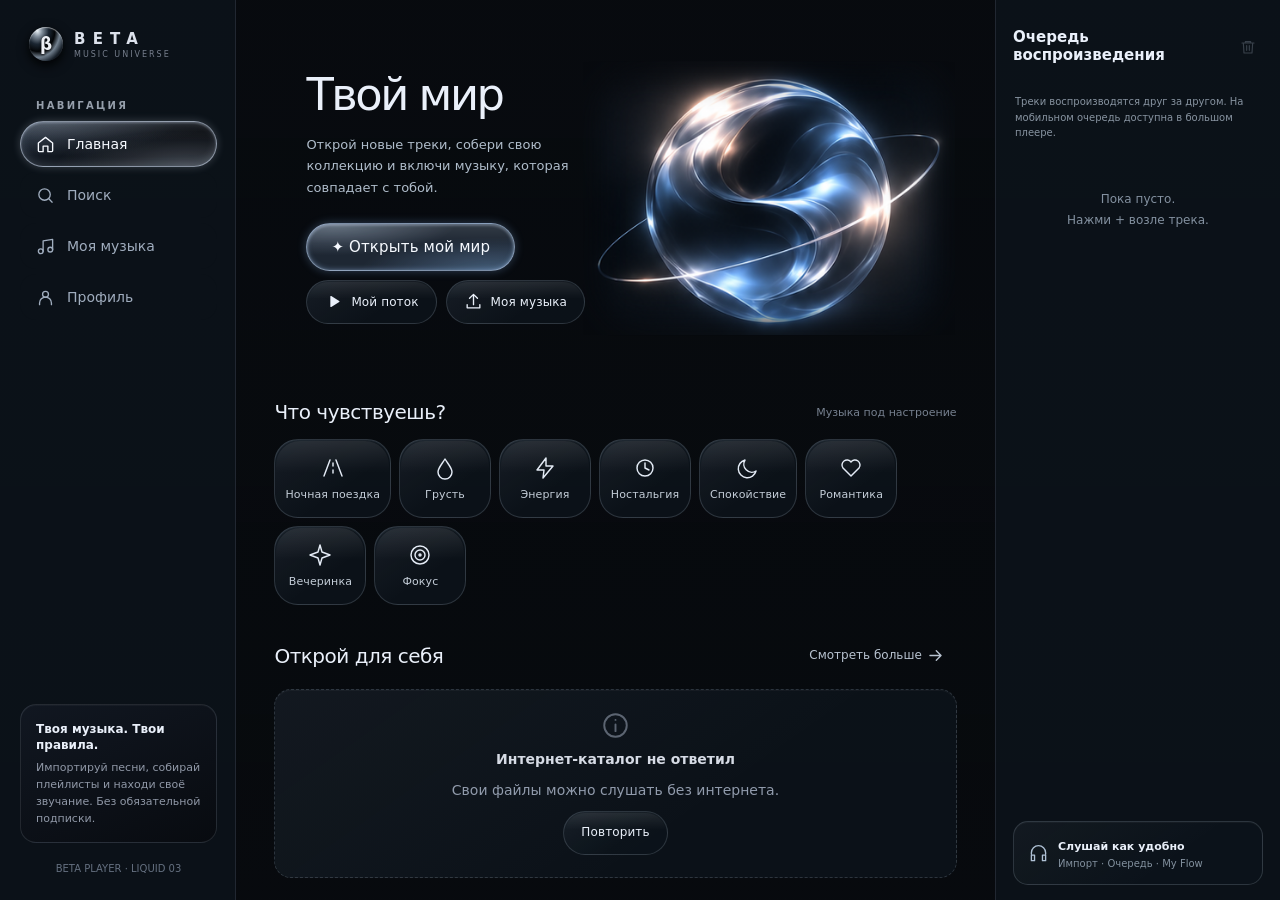
==== commit 33852e12: "Integration: render Liquid world entry directly in Identity home" ====
--- a/docs/index.html
+++ b/docs/index.html
@@ -543,7 +543,7 @@
  if(!mood&&!tracks.length&&!artists.length)return '';
  return `<div id="liquid-selection"><div class="section-heading"><h2>Выбрано в Liquid</h2></div><div class="import-zone"><div>${mood?`<strong>${esc(mood)}</strong>`:''}<small>Сохранённые предпочтения · не аудиофайлы</small>${tracks.map(t=>`<small>${esc(clean(t.title))} — ${esc(clean(t.artist))}</small>`).join('')}${artists.length?`<small>Исполнители: ${artists.map(esc).join(', ')}</small>`:''}</div></div></div>`;
 }
-function renderHome(){let featured=state.discover.filter(t=>t.source!=='local');const mine=[...known.values()].filter(t=>t.source==='local');return `${topLine()}<section class="hero"><div class="hero-content"><div class="hero-label">BETA LIQUID · MY FLOW</div><h1>Твой мир</h1><p>Открой новые треки, собери свою коллекцию и включи музыку, которая совпадает с тобой.</p><div class="hero-buttons"><button class="primary" data-action="start-flow">${I('play')} Мой поток</button><button class="secondary" data-action="import">${I('upload')} Моя музыка</button></div></div><div class="hero-orb-wrap"><div class="orb-ring"></div><div class="orb-specks"></div><div class="hero-orb"></div></div></section>
+function renderHome(){let featured=state.discover.filter(t=>t.source!=='local');const mine=[...known.values()].filter(t=>t.source==='local');return `${topLine()}<section class="hero"><div class="hero-content"><div class="hero-label">BETA LIQUID · MY FLOW</div><h1>Твой мир</h1><p>Открой новые треки, собери свою коллекцию и включи музыку, которая совпадает с тобой.</p><div class="hero-buttons"><button class="primary" data-action="beta-open-world" aria-label="Открыть три 3D-ядра Liquid">✦ Открыть мой мир</button><button class="secondary" data-action="start-flow">${I('play')} Мой поток</button><button class="secondary" data-action="import">${I('upload')} Моя музыка</button></div></div><div class="hero-orb-wrap"><div class="orb-ring"></div><div class="orb-specks"></div><div class="hero-orb"></div></div></section>
  ${renderLiquidSelection()}
  <div class="section-heading"><h2>Что чувствуешь?</h2><span class="tagline">Музыка под настроение</span></div><div class="moods">${moods.map(([name,col])=>`<button class="mood ${state.mood===name?'active':''}" data-action="mood" data-mood="${esc(name)}">${moodIcon(name)}${esc(name)}</button>`).join('')}</div>
  <div class="section-heading"><h2>${state.mood?'Для настроения «'+esc(state.mood)+'»':'Открой для себя'}</h2><button class="text-button" data-action="nav" data-view="search">Смотреть больше ${I('arrow')}</button></div>
